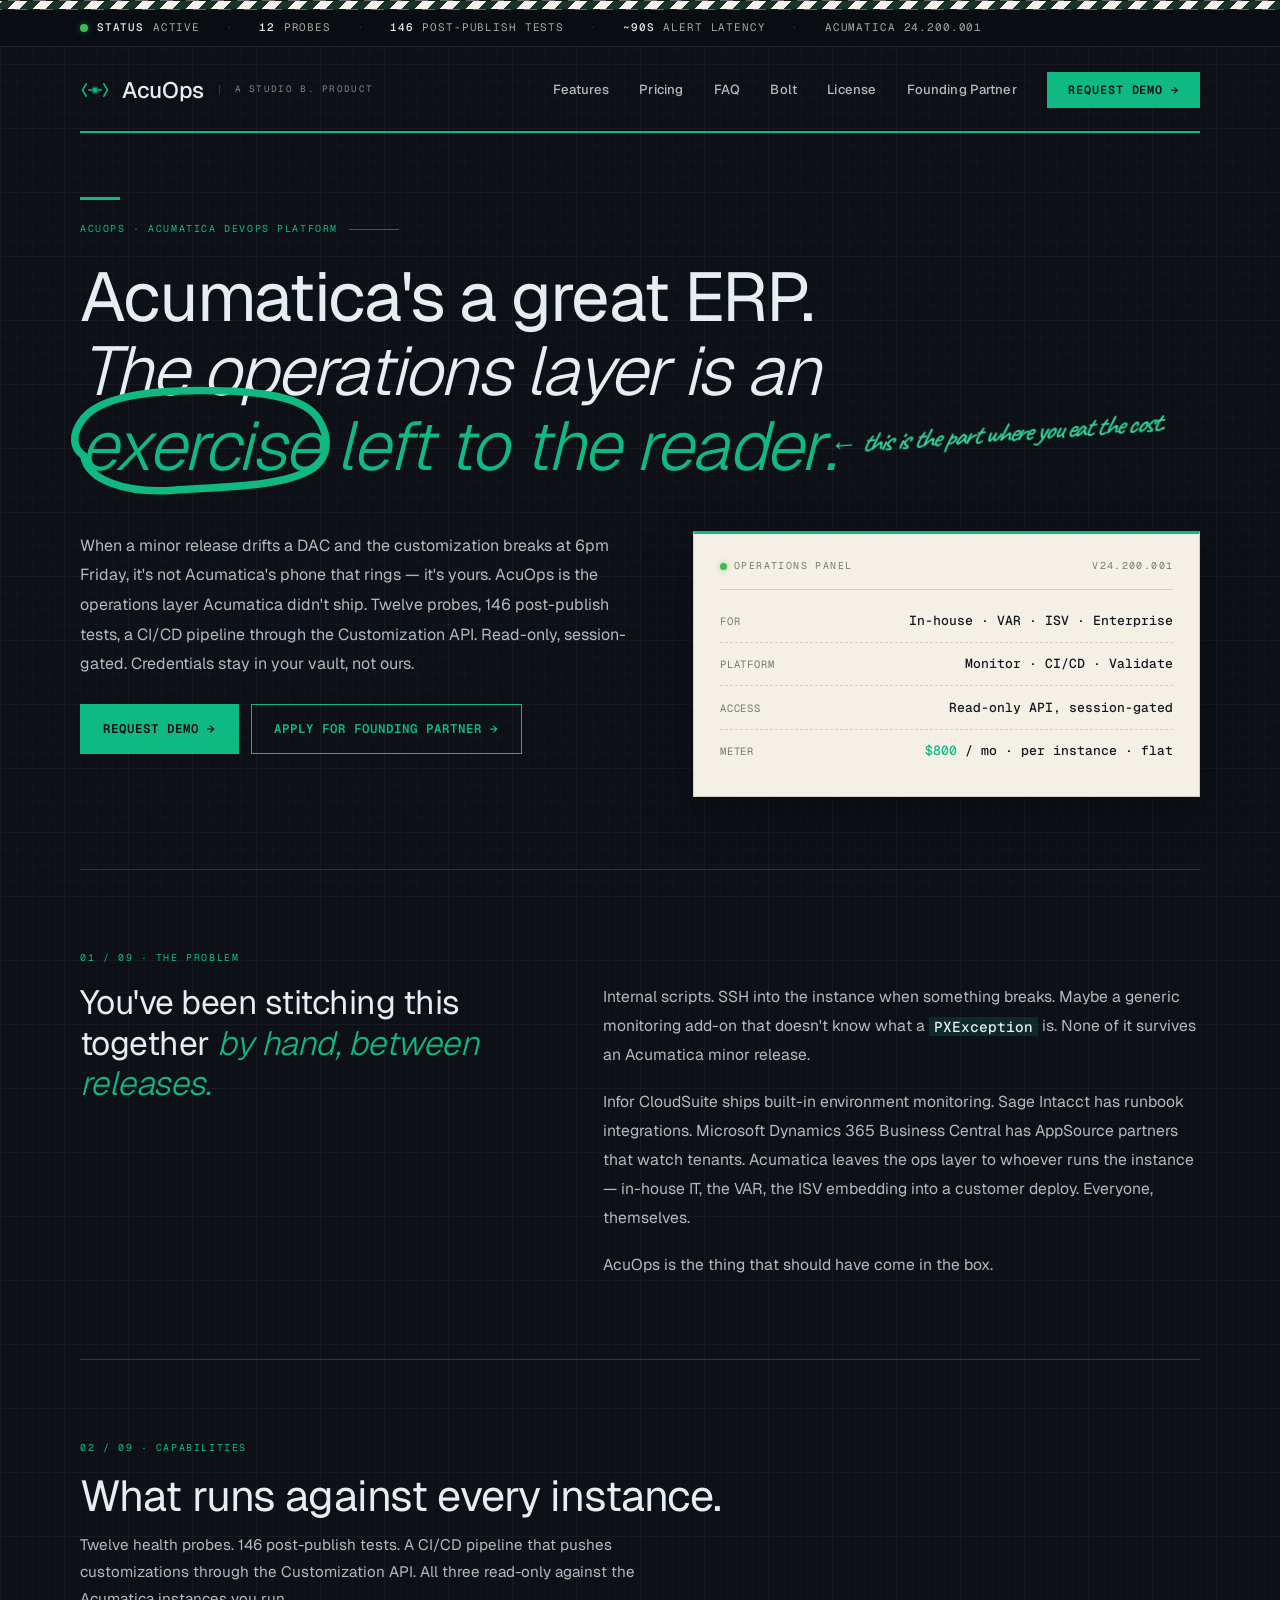
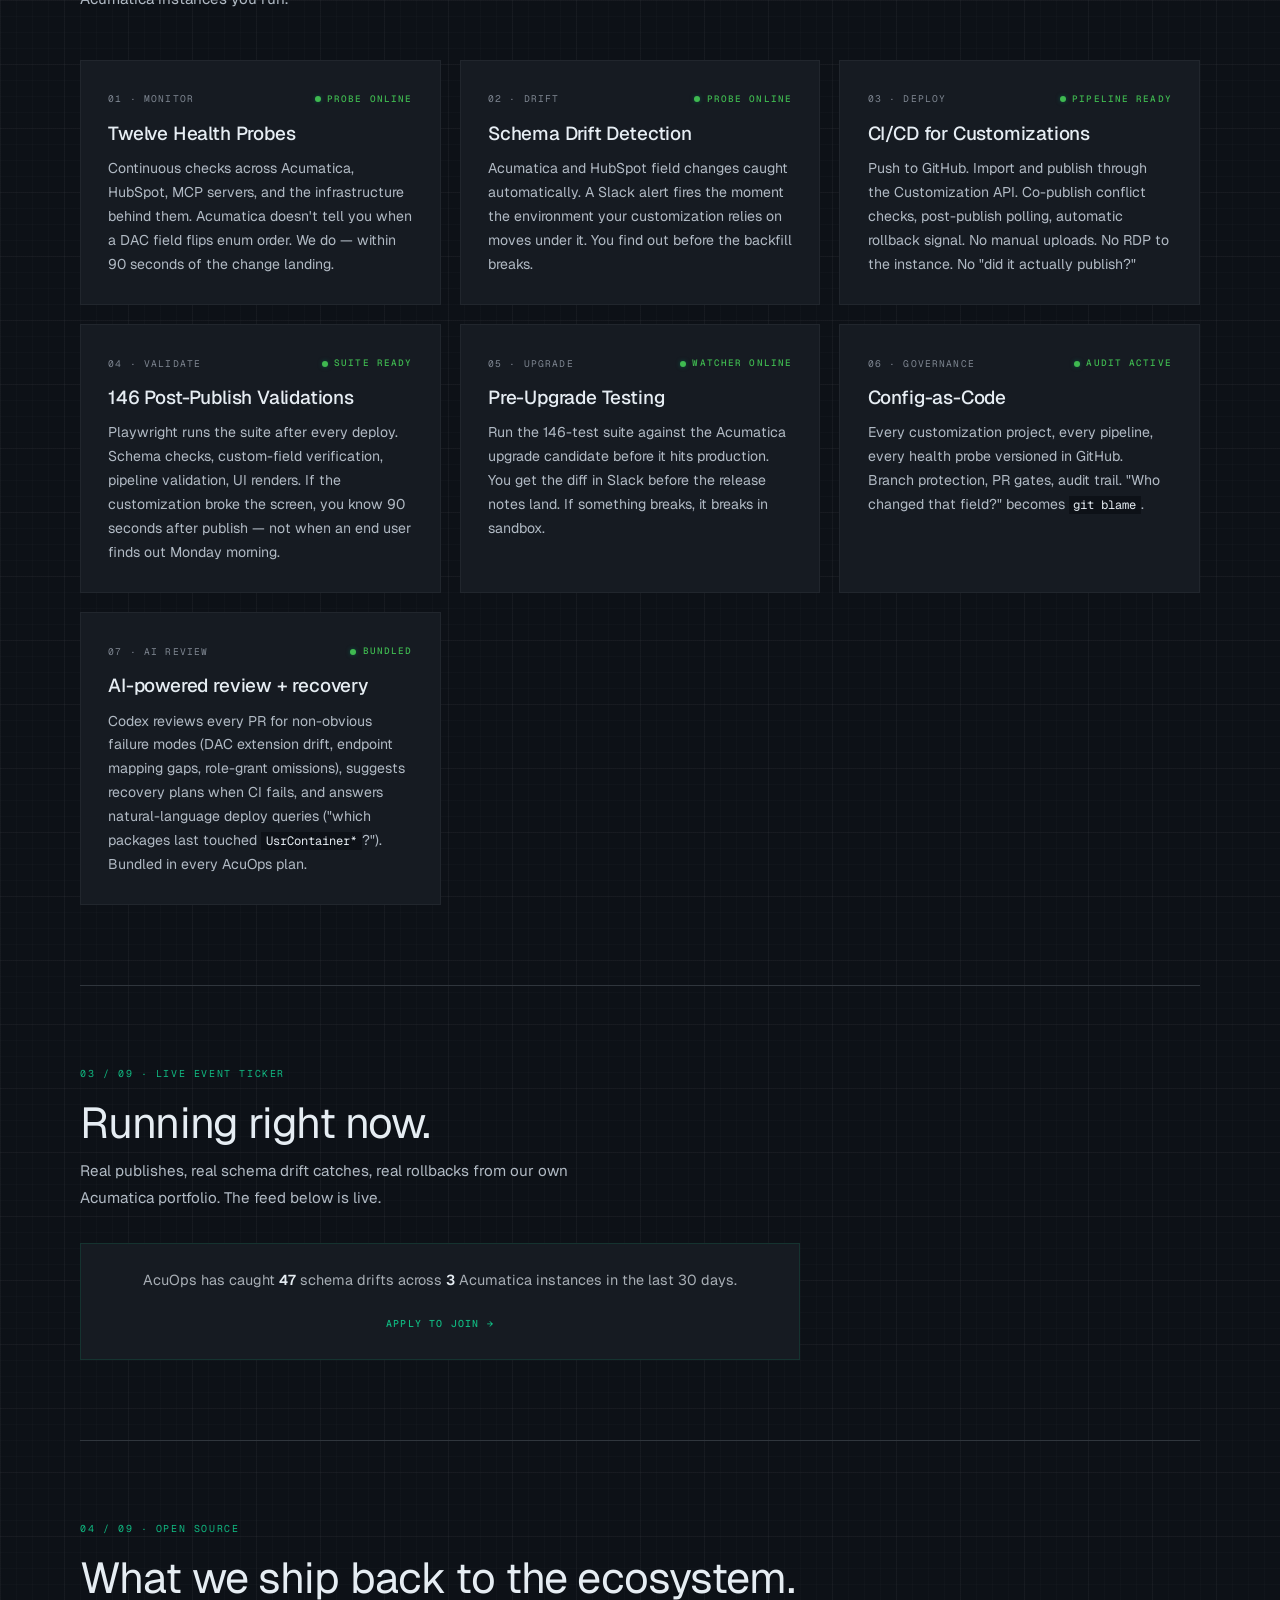
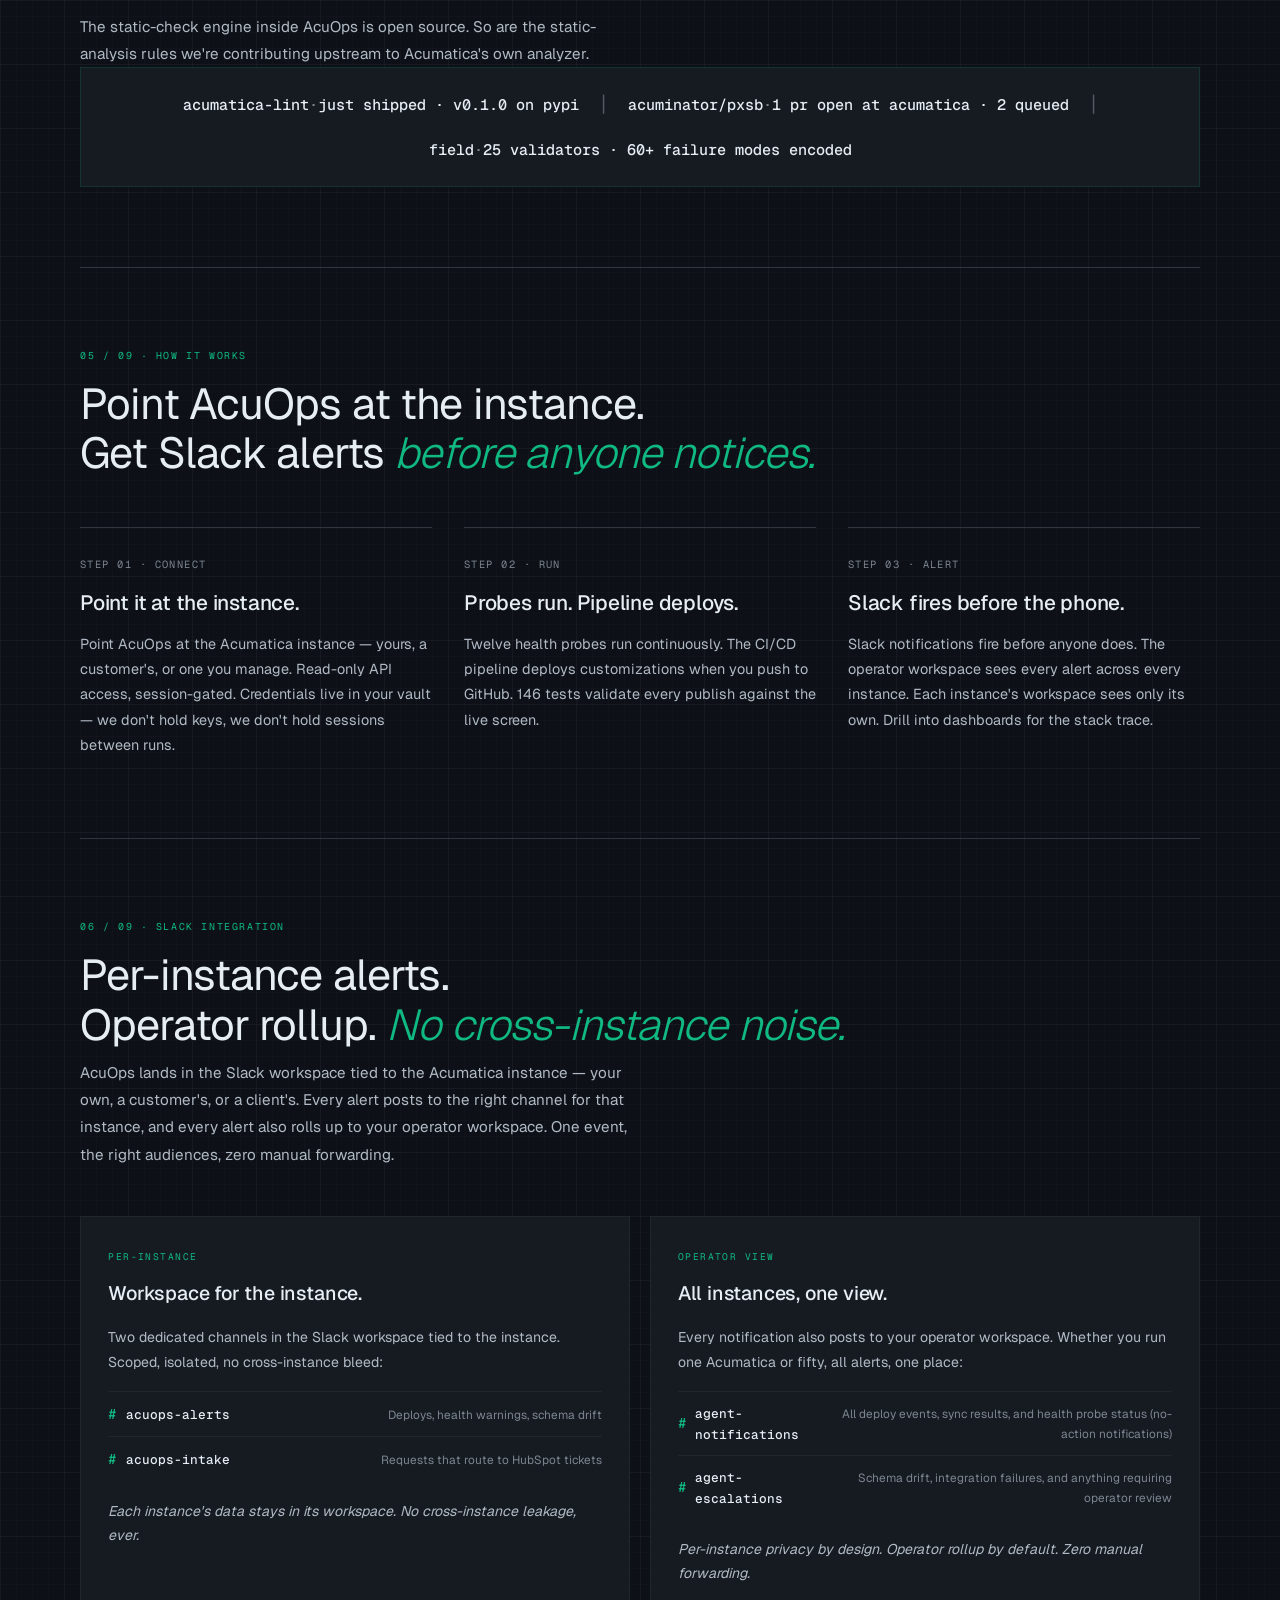
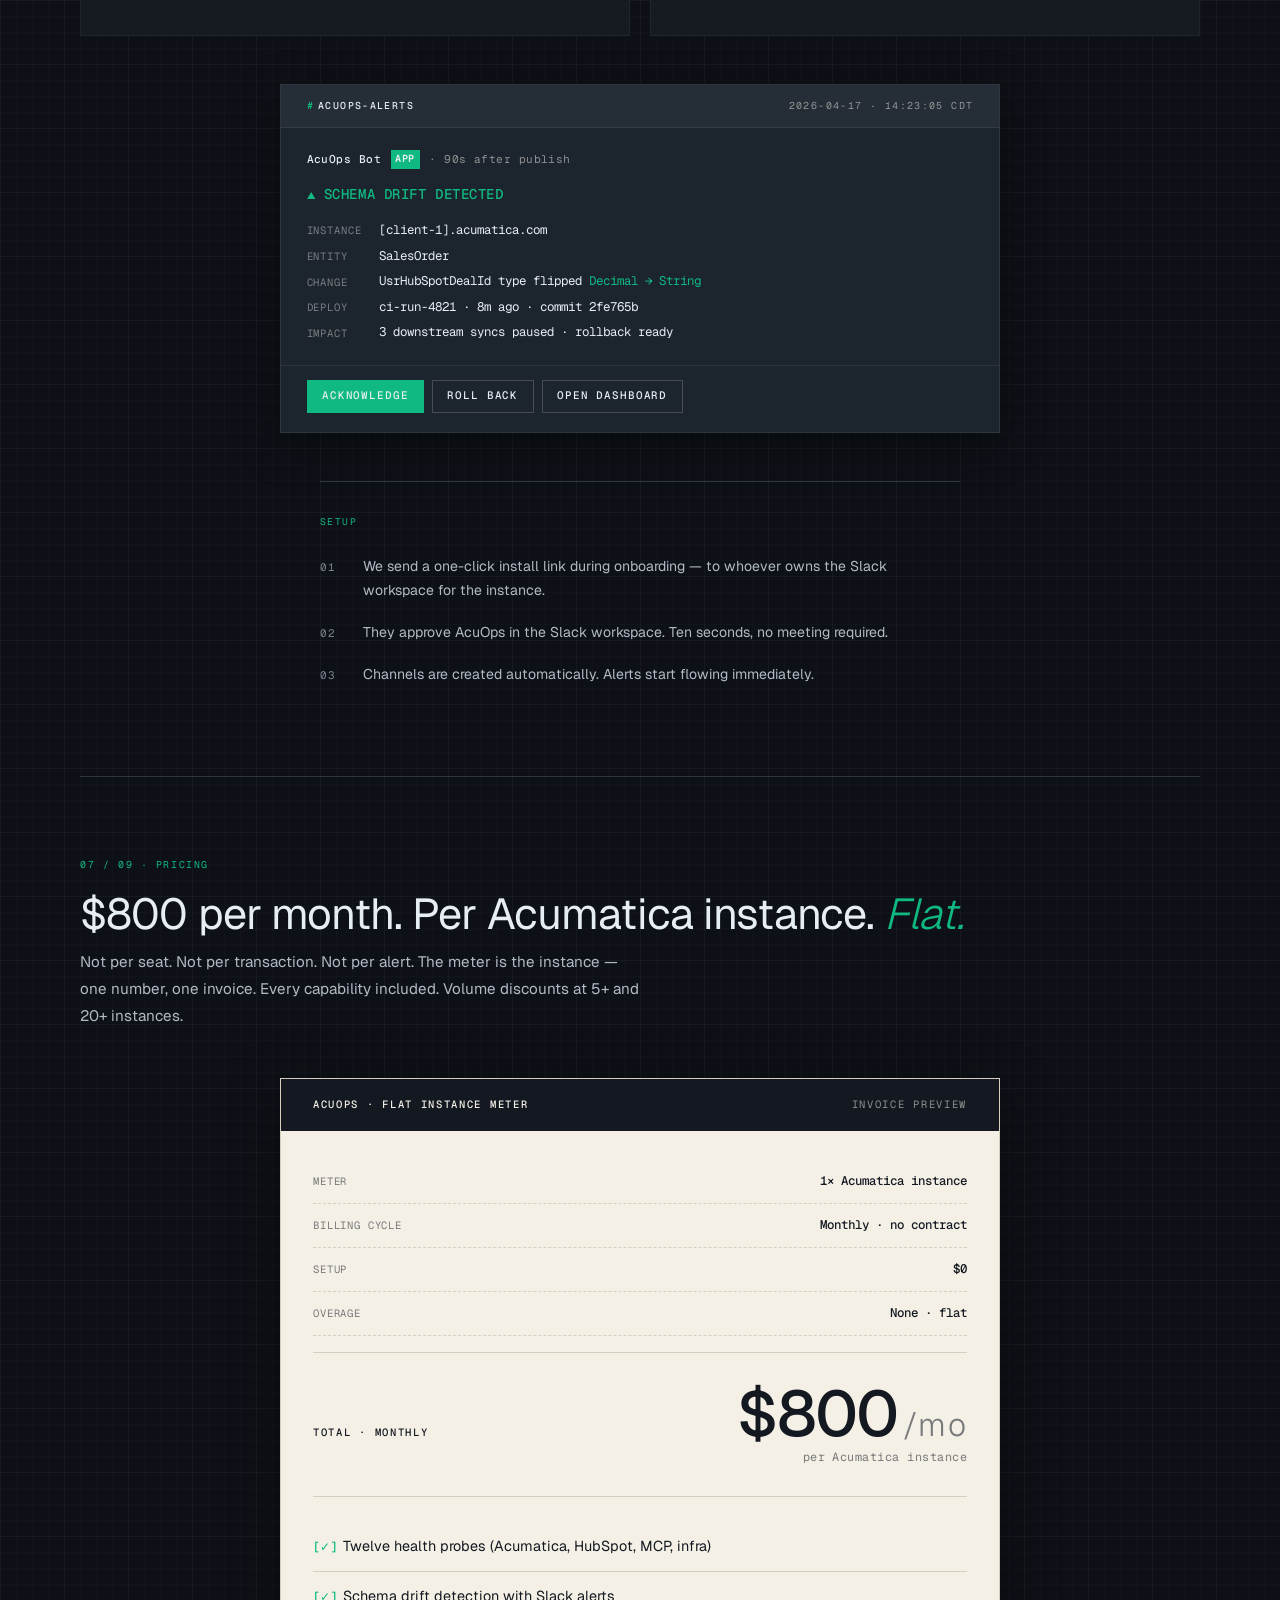
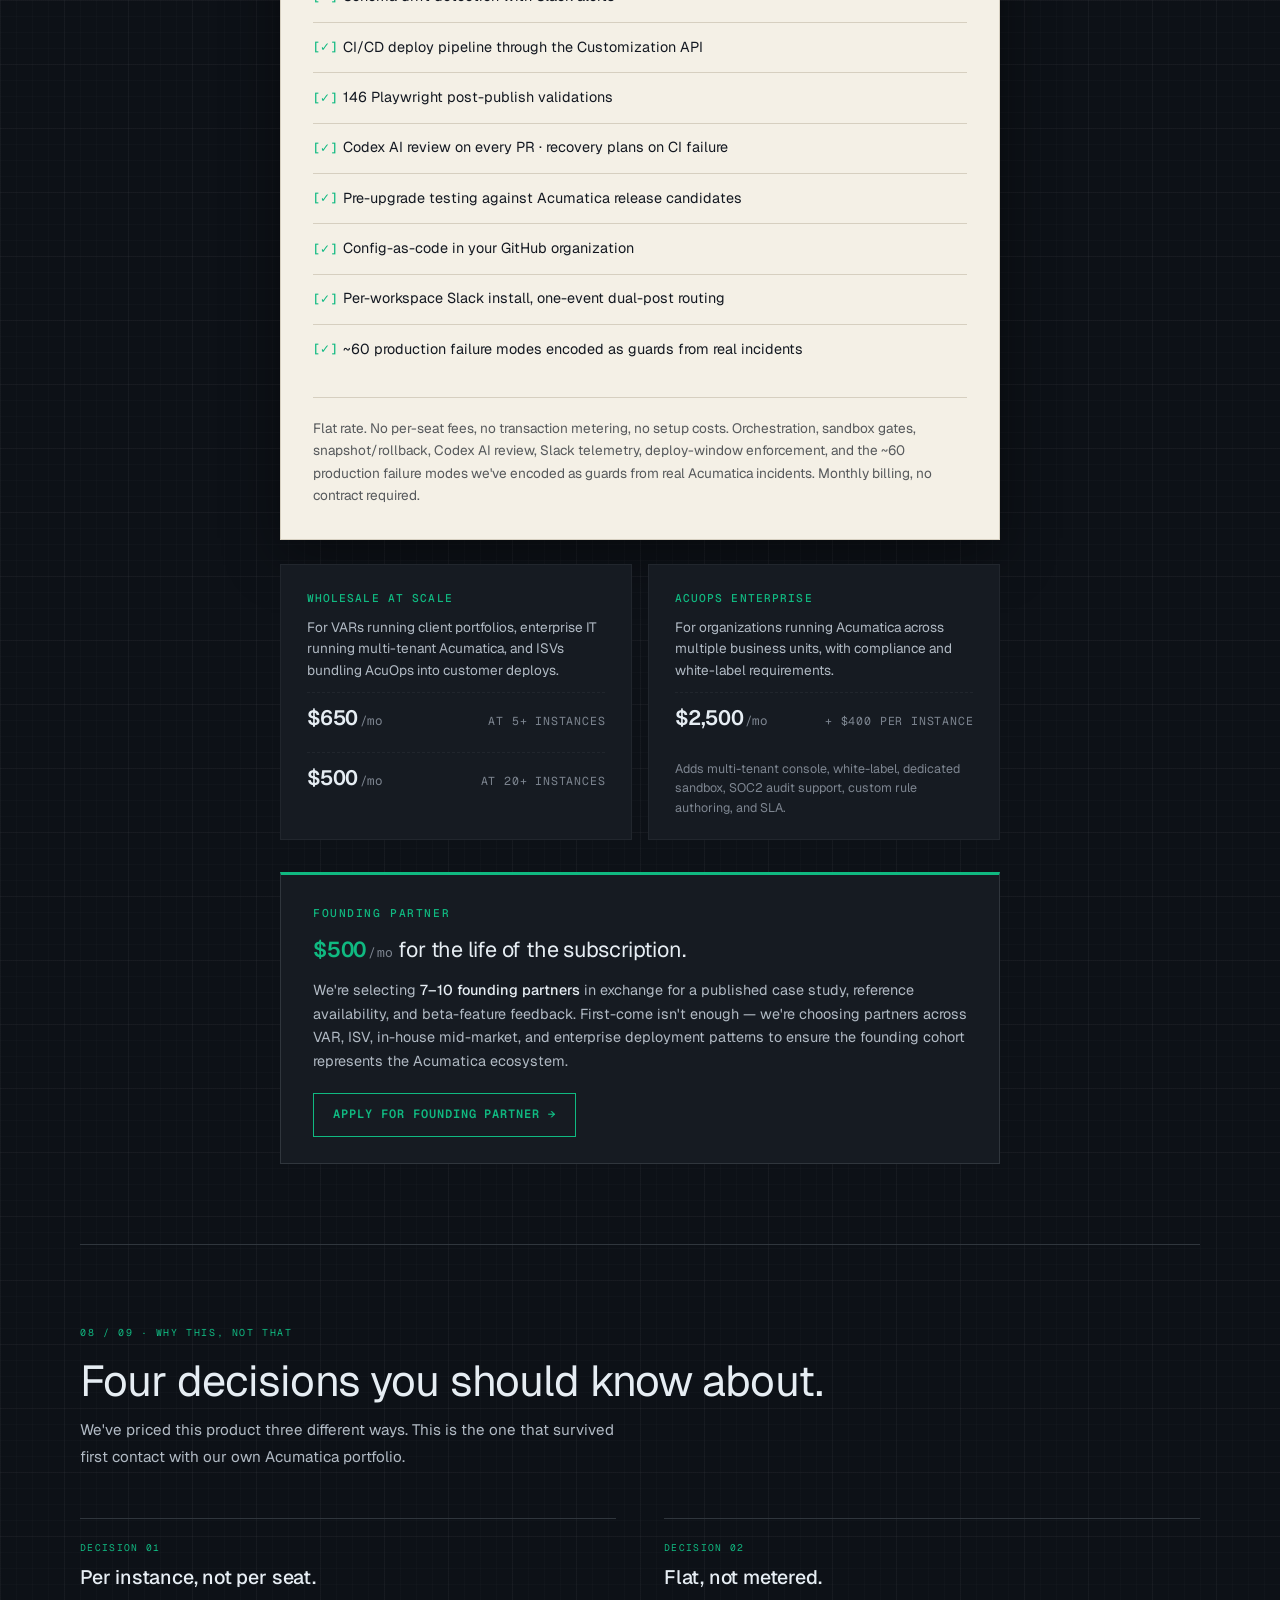
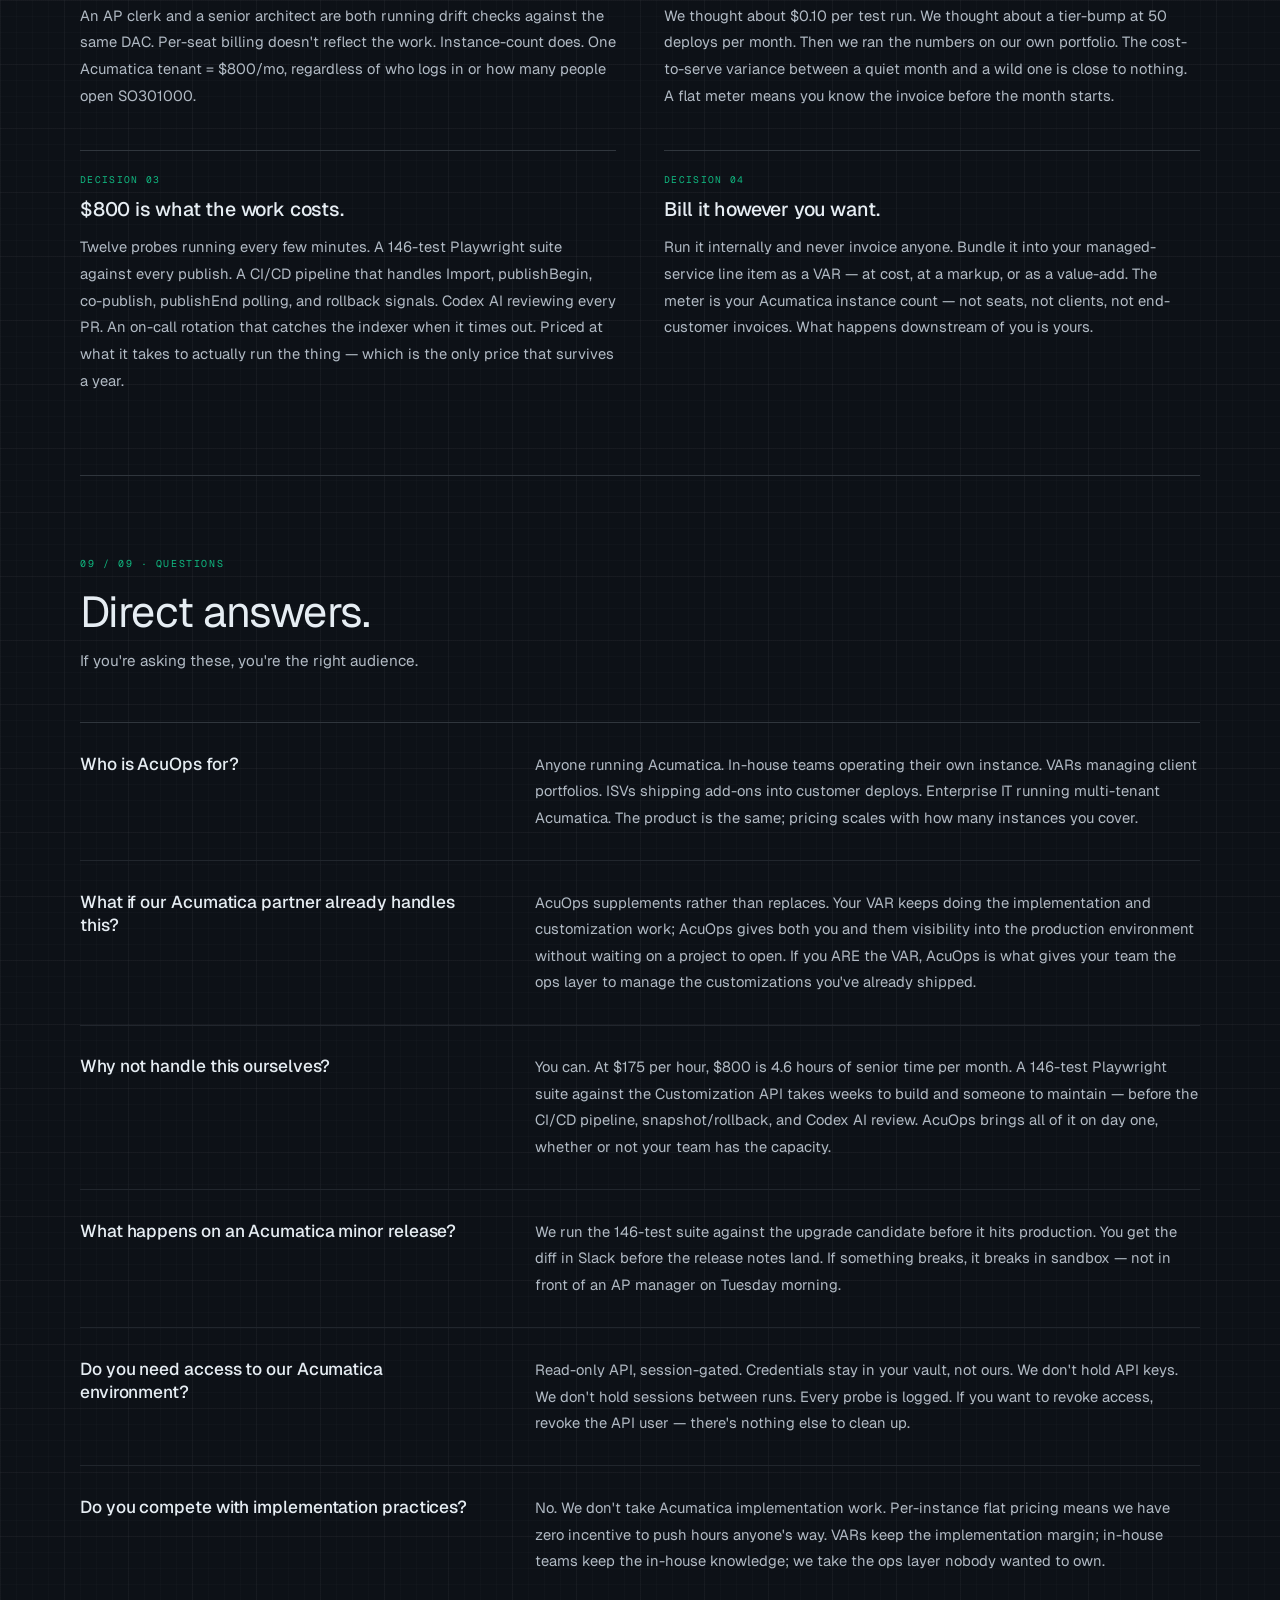
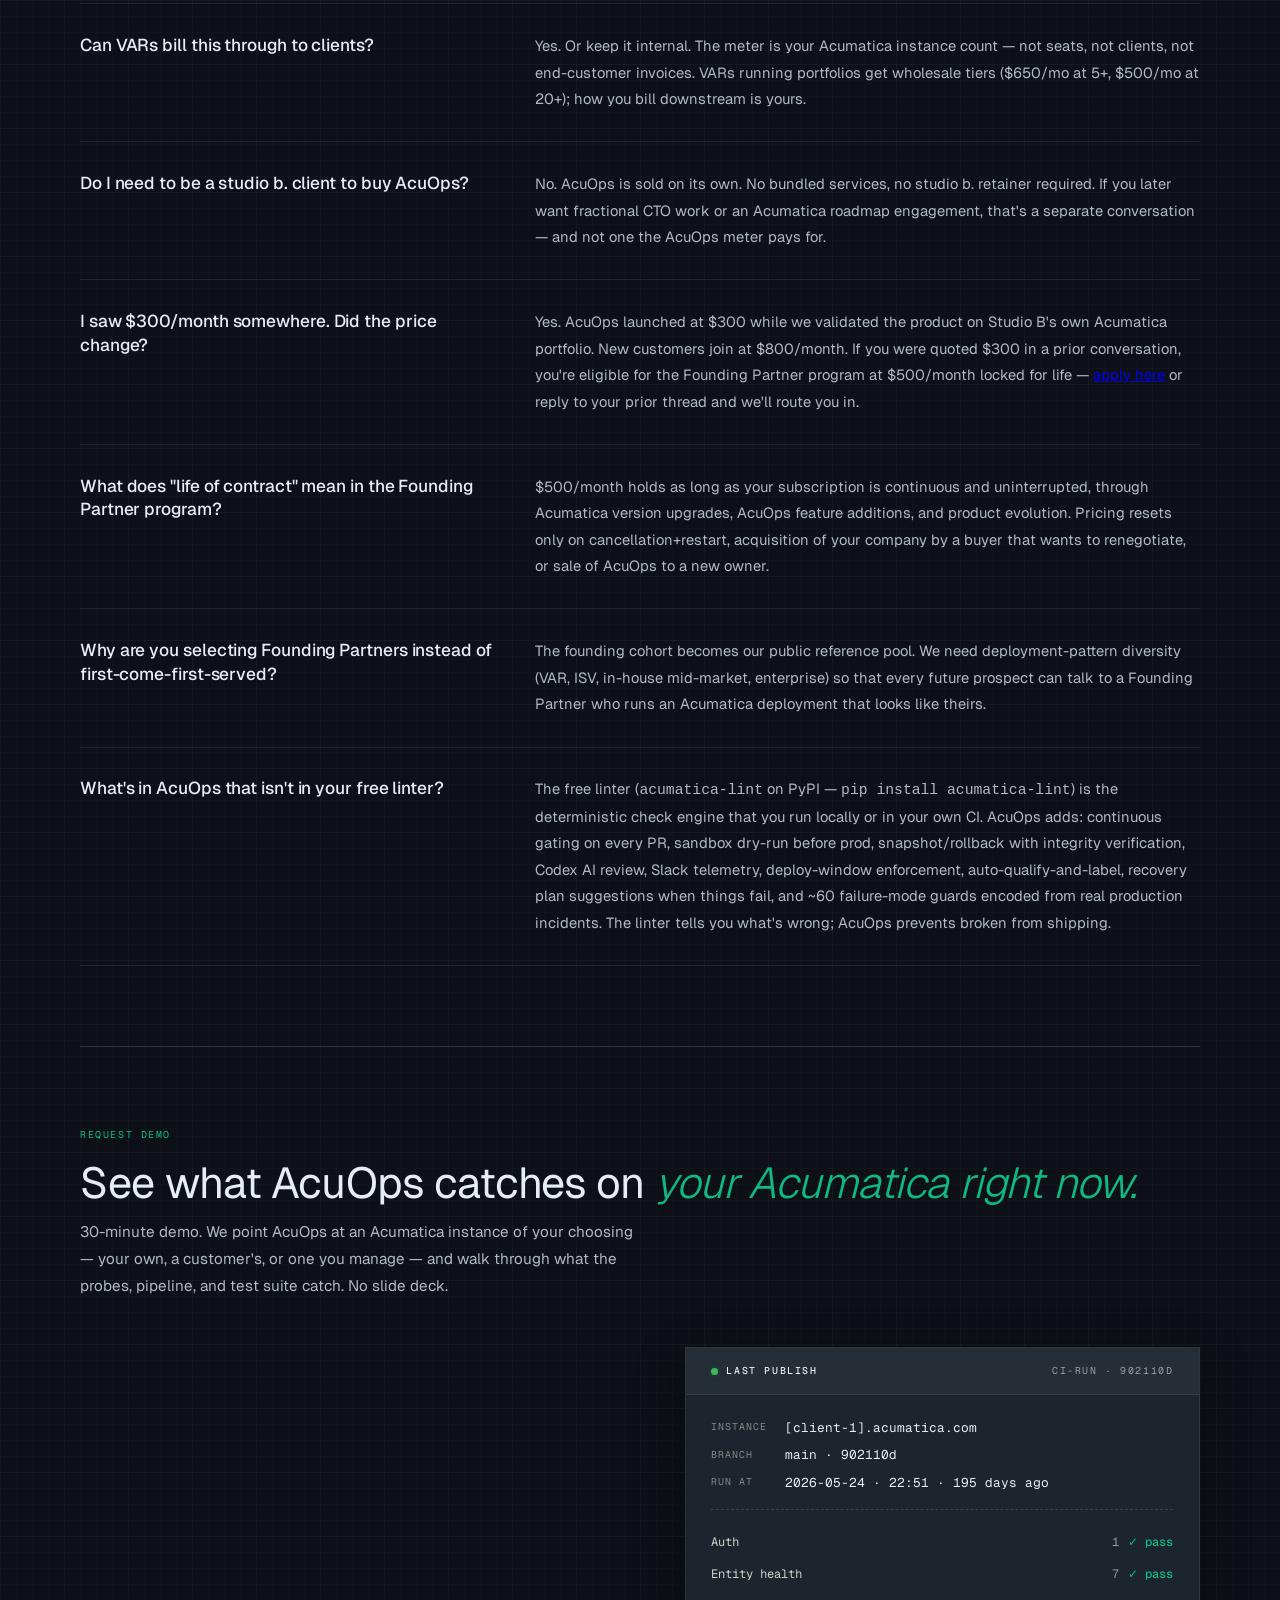
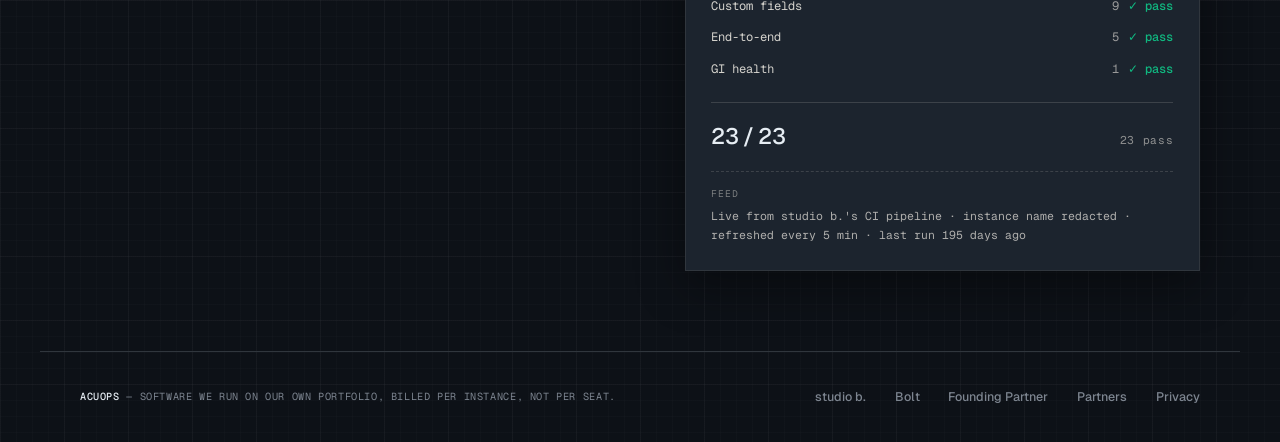
==== index.html @ 26c18b70 "chore(cleanup): remove disabled audience-toggle infrastructure (markup + CSS + JS) Audit finding (or" ====
<!DOCTYPE html>
<html lang="en">
<head>
<meta charset="UTF-8">
<meta name="viewport" content="width=device-width, initial-scale=1.0">
<title>AcuOps — Acumatica DevOps Platform</title>
<meta name="description" content="AcuOps is the operations layer for Acumatica. Continuous health probes, post-publish validation, CI/CD through the Customization API. $800/mo per Acumatica instance, with volume tiers for VARs and operators running portfolios. Made by studio b.">
<meta property="og:title" content="AcuOps — Acumatica DevOps Platform">
<meta property="og:description" content="AcuOps is the operations layer for Acumatica. Continuous health probes, post-publish validation, CI/CD through the Customization API. $800/mo per Acumatica instance, with volume tiers for VARs and operators running portfolios.">
<meta property="og:type" content="website">
<meta property="og:site_name" content="AcuOps by studio b.">
<meta property="og:url" content="https://acuops.com">
<meta name="twitter:card" content="summary_large_image">
<meta name="twitter:title" content="AcuOps — Acumatica DevOps Platform">
<link rel="canonical" href="https://acuops.com">
<link rel="preconnect" href="https://fonts.googleapis.com">
<link rel="preconnect" href="https://fonts.gstatic.com" crossorigin>
<link href="https://fonts.googleapis.com/css2?family=Geist:wght@300;400;500;600;700&family=Geist+Mono:wght@300;400;500;600&family=Caveat:wght@400;600&display=swap" rel="stylesheet">
<link rel="stylesheet" href="/assets/header.css">

<!-- HubSpot Tracking Code -->
<script type="text/javascript" id="hs-script-loader" async defer src="//js.hs-scripts.com/49070660.js"></script>

<style>
/* ══════════════════════════════════════════════════
   AcuOps — "Mission Control"
   Deep slate + terminal green + phosphor green.
   Dark dashboard register. VAR-facing. Infrastructural.

   Rhymes with Studio B (Broadsheet Verde) and Bolt (Cut Sheet).
   Shares family grammar: mono eyebrows, hairline rules, editorial
   sectioning, section numbering, one-flash-accent discipline.
   Breaks family palette: inverts light paper → dark dashboard.
   Inverted ivory printouts (hero-panel, pricing card) are the
   only light objects on the page — memorable as lit readouts
   on a dark console.
   ══════════════════════════════════════════════════ */

:root {
  /* Page — dark slate primary */
  --bg: #0D1117;                   /* deep slate, cool, no green tint */
  --surface: #161B22;              /* elevated card */
  --surface-2: #1C242E;            /* deeper surface for recessed panels */
  --console: #090D12;              /* sub-bg consoles (dispatch strip) */
  --rule: #30363D;                 /* primary divider on dark */
  --rule-light: #21262D;           /* subtle divider */

  /* Inverted ivory — used only on hero-panel + pricing-card (printouts) */
  --printout: #F4F0E6;             /* ivory — lit readout */
  --printout-rule: #D6CFC0;

  /* Ink — dark tokens used ONLY on ivory printouts */
  --ink: #131821;
  --ink-70: rgba(19, 24, 33, 0.7);
  --ink-55: rgba(19, 24, 33, 0.55);
  --ink-40: rgba(19, 24, 33, 0.4);
  --ink-15: rgba(19, 24, 33, 0.15);
  --ink-06: rgba(19, 24, 33, 0.06);

  /* Signal system */
  --signal: #10B981;               /* terminal green — canonical AcuOps spot per brand guide */
  --signal-hover: #34D399;
  --signal-dim: rgba(16, 185, 129, 0.15);

  --pulse: #3FB950;                /* phosphor green LED */
  --alert: #F85149;                /* critical red, rare */

  /* Text on dark */
  --text: #E6EDF3;                 /* primary cool white */
  --text-secondary: #B1BAC4;       /* muted body */
  --text-tertiary: #7D8590;        /* dim metadata */
  --text-dim: #484F58;             /* faintest */
}

* { margin: 0; padding: 0; box-sizing: border-box; }
html { scroll-behavior: smooth; }

body {
  background: var(--bg);
  color: var(--text);
  font-family: 'Geist', sans-serif;
  font-weight: 400;
  line-height: 1.65;
  -webkit-font-smoothing: antialiased;
  position: relative;
  /* Schematic grid — 64px major cells, 16px minor. Subtle — only reads at depth */
  background-image:
    linear-gradient(to right, rgba(230, 237, 243, 0.028) 1px, transparent 1px),
    linear-gradient(to bottom, rgba(230, 237, 243, 0.028) 1px, transparent 1px),
    linear-gradient(to right, rgba(230, 237, 243, 0.014) 1px, transparent 1px),
    linear-gradient(to bottom, rgba(230, 237, 243, 0.014) 1px, transparent 1px);
  background-size: 64px 64px, 64px 64px, 16px 16px, 16px 16px;
  background-position: 0 0, 0 0, 0 0, 0 0;
}

/* Subtle CRT grain for authenticity — very low opacity */
body::before {
  content: '';
  position: fixed;
  inset: 0;
  pointer-events: none;
  z-index: 9999;
  opacity: 0.25;
  background-image: url("data:image/svg+xml,%3Csvg viewBox='0 0 256 256' xmlns='http://www.w3.org/2000/svg'%3E%3Cfilter id='noise'%3E%3CfeTurbulence type='fractalNoise' baseFrequency='0.9' numOctaves='4' stitchTiles='stitch'/%3E%3C/filter%3E%3Crect width='100%25' height='100%25' filter='url(%23noise)' opacity='0.03'/%3E%3C/svg%3E");
  background-repeat: repeat;
  background-size: 256px 256px;
  mix-blend-mode: overlay;
}

/* ── Animations ── */
@keyframes rise { from { opacity: 0; transform: translateY(28px); } to { opacity: 1; transform: translateY(0); } }
@keyframes drawLine { from { transform: scaleX(0); } to { transform: scaleX(1); } }
@keyframes blink { 0%, 100% { opacity: 1; } 50% { opacity: 0.35; } }

/* ── Dispatch strip (top of page — sets the operations floor tone) ── */
.dispatch {
  background: var(--console);
  border-bottom: 1px solid var(--rule-light);
  color: var(--text);
  font-family: 'Geist Mono', monospace;
  font-size: 0.68rem;
  font-weight: 400;
  letter-spacing: 0.08em;
  text-transform: uppercase;
}
.dispatch-inner {
  max-width: 1200px;
  margin: 0 auto;
  padding: 0.55rem 2.5rem;
  display: flex;
  align-items: center;
  gap: 1.6rem;
  flex-wrap: wrap;
}
.dispatch-inner > span {
  display: inline-flex;
  align-items: center;
  gap: 0.55rem;
  color: rgba(238, 234, 226, 0.7);
}
.dispatch-inner > span strong {
  color: var(--text);
  font-weight: 500;
}
.dispatch-led {
  width: 8px; height: 8px;
  border-radius: 50%;
  background: var(--pulse);
  box-shadow: 0 0 6px rgba(4, 120, 87, 0.7);
  animation: blink 2.4s ease-in-out infinite;
}
.dispatch-spacer { opacity: 0.3; }

/* ── Nav ── */
nav {
  max-width: 1200px;
  margin: 0 auto;
  padding: 1.6rem 2.5rem;
  display: flex;
  align-items: center;
  justify-content: space-between;
  position: relative;
}
nav::after {
  content: '';
  position: absolute;
  bottom: 0; left: 2.5rem; right: 2.5rem;
  height: 2px;
  background: var(--signal);
  transform-origin: left;
  animation: drawLine 0.8s cubic-bezier(0.16, 1, 0.3, 1) 0.2s both;
}

.brand {
  display: flex;
  align-items: center;
  gap: 0.75rem;
}
.brand-main {
  display: flex;
  align-items: center;
  gap: 0.75rem;
  text-decoration: none;
  color: var(--text);
}
.brand-mark {
  width: 30px; height: 30px;
  flex-shrink: 0;
}
.brand-name {
  font-family: 'Geist', sans-serif;
  font-size: 1.4rem;
  font-weight: 500;
  letter-spacing: -0.015em;
  color: var(--text);
  line-height: 1;
}
.brand-parent {
  font-family: 'Geist Mono', monospace;
  font-size: 0.58rem;
  font-weight: 400;
  letter-spacing: 0.14em;
  text-transform: uppercase;
  color: var(--text-tertiary);
  padding-left: 0.9rem;
  margin-left: 0.2rem;
  border-left: 1px solid var(--rule);
  line-height: 1;
}
.brand-parent a {
  color: var(--text-tertiary);
  text-decoration: none;
  border-bottom: 1px dotted transparent;
  transition: border-color 0.25s, color 0.25s;
}
.brand-parent a:hover {
  color: var(--signal);
  border-bottom-color: var(--signal);
}

.nav-links { display: flex; gap: 1.9rem; align-items: center; }
.nav-links a {
  font-family: 'Geist', sans-serif;
  font-size: 0.82rem;
  font-weight: 500;
  color: var(--text-secondary);
  text-decoration: none;
  transition: color 0.25s;
  letter-spacing: 0.01em;
}
.nav-links a:hover { color: var(--text); }
.nav-links a.current { color: var(--signal); }
.nav-cta {
  color: var(--bg) !important;
  background: var(--signal) !important;
  padding: 0.5rem 1.3rem !important;
  border-radius: 0 !important;
  font-family: 'Geist Mono', monospace !important;
  font-weight: 600 !important;
  font-size: 0.74rem !important;
  letter-spacing: 0.08em !important;
  text-transform: uppercase !important;
  transition: background 0.25s, color 0.25s !important;
}
.nav-cta:hover {
  background: var(--printout) !important;
  color: var(--signal) !important;
}

.nav-toggle { display: none; background: none; border: none; cursor: pointer; padding: 0.5rem; }
.nav-toggle span {
  display: block; width: 22px; height: 2px;
  background: var(--text); margin: 4px 0; transition: all 0.3s;
}


/* ── Hero ── */
.hero {
  max-width: 1200px;
  margin: 0 auto;
  padding: 5.5rem 2.5rem 4.5rem;
  position: relative;
}
.hero::before {
  content: '';
  position: absolute;
  top: 4rem;
  left: 2.5rem;
  width: 40px;
  height: 3px;
  background: var(--signal);
  animation: rise 0.6s cubic-bezier(0.16, 1, 0.3, 1) 0.3s both;
}

.hero-eyebrow {
  font-family: 'Geist Mono', monospace;
  font-size: 0.62rem;
  font-weight: 400;
  letter-spacing: 0.16em;
  text-transform: uppercase;
  color: var(--signal);
  margin-bottom: 1.4rem;
  display: flex;
  align-items: center;
  gap: 0.7rem;
  animation: rise 0.7s cubic-bezier(0.16, 1, 0.3, 1) 0.15s both;
}
.hero-eyebrow::after {
  content: '';
  flex: 0 0 50px;
  height: 1px;
  background: var(--signal);
  opacity: 0.6;
}

.hero h1 {
  font-family: 'Geist', sans-serif;
  font-weight: 400;
  font-size: clamp(2.7rem, 5.4vw, 4.3rem);
  line-height: 1.08;
  letter-spacing: -0.025em;
  max-width: 900px;
  color: var(--text);
  animation: rise 0.9s cubic-bezier(0.16, 1, 0.3, 1) 0.15s both;
}
.hero h1 em {
  font-style: italic;
  font-weight: 300;
  color: var(--text);
}
.hero h1 .sig { color: var(--signal); font-style: italic; }

.hero-lower {
  display: grid;
  grid-template-columns: 1.1fr 1fr;
  gap: 3.5rem;
  margin-top: 3rem;
  animation: rise 0.9s cubic-bezier(0.16, 1, 0.3, 1) 0.35s both;
}

.hero-body-col {
  display: flex;
  flex-direction: column;
  gap: 1.6rem;
}

.hero-body {
  font-size: 1rem;
  line-height: 1.85;
  color: var(--text-secondary);
  margin: 0;
}

/* Hero CTA row — primary (Request demo) + secondary (Founding Partner).
   Surfaces Founding Partner out of nav-link obscurity per audit H-3. */
.hero-cta-row {
  display: flex;
  flex-wrap: wrap;
  gap: 0.75rem;
  align-items: center;
}
.hero-cta {
  display: inline-flex;
  align-items: center;
  padding: 0.85rem 1.4rem;
  border-radius: 0;
  font-family: 'Geist Mono', monospace;
  font-size: 0.78rem;
  font-weight: 600;
  letter-spacing: 0.08em;
  text-transform: uppercase;
  text-decoration: none;
  transition: background 0.25s, color 0.25s, border-color 0.25s;
  white-space: nowrap;
}
.hero-cta-primary {
  color: var(--bg);
  background: var(--signal);
  border: 1px solid var(--signal);
}
.hero-cta-primary:hover {
  background: var(--signal-hover);
  border-color: var(--signal-hover);
  color: var(--bg);
}
.hero-cta-secondary {
  color: var(--signal);
  background: transparent;
  border: 1px solid var(--signal);
}
.hero-cta-secondary:hover {
  background: var(--signal);
  color: var(--bg);
}

/* Inverted ivory printout — one of the two light objects on the page.
   Local CSS-var override: descendants use dark-on-ivory text automatically. */
.hero-panel {
  --text: #131821;
  --text-secondary: rgba(19, 24, 33, 0.7);
  --text-tertiary: rgba(19, 24, 33, 0.55);
  --text-dim: rgba(19, 24, 33, 0.4);
  --rule: var(--printout-rule);
  --rule-light: rgba(19, 24, 33, 0.08);

  background: var(--printout);
  color: var(--text);
  border: 1px solid var(--printout-rule);
  border-top: 3px solid var(--signal);
  border-radius: 0;
  padding: 1.5rem 1.6rem;
  font-family: 'Geist Mono', monospace;
  box-shadow: 0 14px 44px rgba(0, 0, 0, 0.35);
}
.hero-panel-header {
  display: flex;
  align-items: center;
  justify-content: space-between;
  padding-bottom: 0.9rem;
  margin-bottom: 0.6rem;
  border-bottom: 1px solid var(--printout-rule);
  font-size: 0.62rem;
  font-weight: 400;
  letter-spacing: 0.14em;
  text-transform: uppercase;
  color: var(--text-tertiary);
}
.hero-panel-header .led {
  width: 7px; height: 7px; border-radius: 50%;
  background: var(--pulse);
  box-shadow: 0 0 5px rgba(63, 185, 80, 0.6);
  animation: blink 2.4s ease-in-out infinite;
  display: inline-block;
  margin-right: 0.45rem;
  vertical-align: middle;
}
.hero-panel-row {
  display: flex;
  justify-content: space-between;
  align-items: baseline;
  padding: 0.65rem 0;
  border-bottom: 1px dashed var(--printout-rule);
  font-size: 0.78rem;
}
.hero-panel-row:last-child { border-bottom: none; }
.hp-label {
  color: var(--text-tertiary);
  font-weight: 400;
  letter-spacing: 0.08em;
  text-transform: uppercase;
  font-size: 0.66rem;
}
.hp-value {
  color: var(--text);
  font-weight: 500;
  font-size: 0.82rem;
  text-align: right;
}
.hp-value .sig { color: var(--signal); }

/* ── Section utility ── */
.section {
  max-width: 1200px;
  margin: 0 auto;
  padding: 5rem 2.5rem;
}
.section-rule {
  max-width: 1200px;
  margin: 0 auto;
  padding: 0 2.5rem;
}
.section-rule hr { border: none; height: 1px; background: var(--rule); }

.section-eyebrow {
  font-family: 'Geist Mono', monospace;
  font-size: 0.62rem;
  font-weight: 400;
  letter-spacing: 0.16em;
  text-transform: uppercase;
  color: var(--signal);
  margin-bottom: 1rem;
}

.section-title {
  font-family: 'Geist', sans-serif;
  font-weight: 400;
  font-size: clamp(2rem, 3.4vw, 2.7rem);
  line-height: 1.14;
  letter-spacing: -0.02em;
  color: var(--text);
  margin-bottom: 0.6rem;
}
.section-title em { font-style: italic; font-weight: 300; color: var(--signal); }

.section-intro {
  font-size: 0.95rem;
  color: var(--text-secondary);
  max-width: 560px;
  line-height: 1.78;
}

/* ── Live Event Ticker ── */
.ticker-card {
  margin-top: 2rem;
  background: var(--surface);
  border: 1px solid var(--signal-dim);
  max-width: 720px;
  font-family: 'Geist Mono', monospace;
}

.ticker-header {
  display: flex;
  justify-content: space-between;
  align-items: baseline;
  padding: 0.85rem 1.25rem 0.75rem;
  border-bottom: 1px solid rgba(230, 237, 243, 0.06);
}

.ticker-channel {
  font-family: 'Geist Mono', monospace;
  font-size: 0.68rem;
  font-weight: 500;
  letter-spacing: 0.14em;
  text-transform: uppercase;
  color: rgba(230, 237, 243, 0.6);
}

.ticker-updated {
  font-family: 'Geist Mono', monospace;
  font-size: 0.62rem;
  font-weight: 400;
  letter-spacing: 0.10em;
  text-transform: uppercase;
  color: rgba(230, 237, 243, 0.4);
}

.ticker-event {
  padding: 1rem 1.25rem 1.1rem;
  border-bottom: 1px solid rgba(230, 237, 243, 0.06);
}
.ticker-event:last-of-type {
  border-bottom: none;
}

.ticker-byline {
  font-family: 'Geist', sans-serif;
  font-size: 0.72rem;
  font-weight: 400;
  color: rgba(230, 237, 243, 0.7);
  margin-bottom: 0.45rem;
  letter-spacing: 0.01em;
}

.ticker-event-heading {
  font-family: 'Geist', sans-serif;
  font-size: 0.88rem;
  font-weight: 600;
  color: var(--text);
  margin-bottom: 0.65rem;
  letter-spacing: 0.01em;
}

.ticker-event-heading.is-alert {
  color: var(--signal);
}

.ticker-kv-table {
  width: 100%;
  border-collapse: collapse;
  margin-bottom: 0.85rem;
}

.ticker-kv-table tr + tr td {
  padding-top: 0.2rem;
}

.ticker-kv-label {
  font-family: 'Geist Mono', monospace;
  font-size: 0.62rem;
  font-weight: 500;
  letter-spacing: 0.14em;
  text-transform: uppercase;
  color: rgba(230, 237, 243, 0.5);
  padding-right: 1.4rem;
  white-space: nowrap;
  vertical-align: top;
}

.ticker-kv-value {
  font-family: 'Geist Mono', monospace;
  font-size: 0.72rem;
  font-weight: 400;
  color: var(--text);
  word-break: break-all;
}

.ticker-btn-row {
  display: flex;
  gap: 0.5rem;
  flex-wrap: wrap;
}

.ticker-btn {
  font-family: 'Geist Mono', monospace;
  font-size: 0.62rem;
  font-weight: 500;
  letter-spacing: 0.10em;
  text-transform: uppercase;
  padding: 0.38rem 0.75rem;
  border-radius: 0;
  cursor: default;
  text-decoration: none;
  display: inline-block;
  border: 1px solid transparent;
}

.ticker-btn-primary {
  background: var(--signal);
  color: var(--bg);
  border-color: var(--signal);
}

.ticker-btn-secondary {
  background: transparent;
  color: var(--text);
  border-color: rgba(230, 237, 243, 0.3);
}

.ticker-cta {
  display: block;
  padding: 0.7rem 1.25rem;
  border-top: 1px solid rgba(230, 237, 243, 0.06);
  font-family: 'Geist Mono', monospace;
  font-size: 0.62rem;
  font-weight: 500;
  letter-spacing: 0.12em;
  text-transform: uppercase;
  color: var(--signal);
  text-decoration: none;
}
.ticker-cta:hover { color: var(--signal-hover); }

.ticker-fallback {
  padding: 1.5rem 1.25rem;
  text-align: center;
}

.ticker-fallback p {
  font-family: 'Geist', sans-serif;
  font-size: 0.9rem;
  color: rgba(230, 237, 243, 0.7);
  line-height: 1.7;
  margin-bottom: 1rem;
}

.ticker-fallback strong {
  color: var(--text);
  font-weight: 600;
}

.ticker-fallback-cta {
  font-family: 'Geist Mono', monospace;
  font-size: 0.62rem;
  font-weight: 500;
  letter-spacing: 0.12em;
  text-transform: uppercase;
  color: var(--signal);
  text-decoration: none;
}
.ticker-fallback-cta:hover { color: var(--signal-hover); }

.ticker-loading {
  padding: 1.5rem 1.25rem;
  font-family: 'Geist Mono', monospace;
  font-size: 0.72rem;
  color: rgba(230, 237, 243, 0.4);
  letter-spacing: 0.08em;
}

.ticker-noscript {
  padding: 1.25rem;
  font-family: 'Geist', sans-serif;
  font-size: 0.88rem;
  color: var(--text-secondary);
  line-height: 1.7;
}

/* ── Fade-in ── */
.fade-in { opacity: 0; transform: translateY(24px); transition: opacity 0.8s cubic-bezier(0.16, 1, 0.3, 1), transform 0.8s cubic-bezier(0.16, 1, 0.3, 1); }
.fade-in.visible { opacity: 1; transform: translateY(0); }

/* ── Problem (two-column editorial) ── */
.problem-grid {
  display: grid;
  grid-template-columns: 1fr 1.3fr;
  gap: 4rem;
  align-items: start;
  margin-top: 1rem;
}
.problem-title {
  font-family: 'Geist', sans-serif;
  font-weight: 400;
  font-size: clamp(1.7rem, 2.8vw, 2.1rem);
  line-height: 1.2;
  letter-spacing: -0.015em;
  color: var(--text);
}
.problem-title em { font-style: italic; font-weight: 300; color: var(--signal); }
.problem-body { font-size: 0.98rem; line-height: 1.85; color: var(--text-secondary); }
.problem-body p + p { margin-top: 1.1rem; }
.problem-body strong {
  color: var(--text);
  font-weight: 500;
  font-family: 'Geist Mono', monospace;
  font-size: 0.92em;
  background: var(--signal-dim);
  padding: 0.05em 0.35em;
  border-radius: 0;
}

/* ── Features: rack-style cards with status dots ── */
.features-grid {
  display: grid;
  grid-template-columns: repeat(3, 1fr);
  gap: 1.2rem;
  margin-top: 3rem;
}
.feature-card {
  background: var(--surface);
  border: 1px solid var(--rule-light);
  border-radius: 0;
  padding: 1.9rem 1.7rem 1.7rem;
  position: relative;
  overflow: hidden;
  transition: transform 0.35s cubic-bezier(0.16, 1, 0.3, 1), box-shadow 0.35s, border-color 0.35s;
}
.feature-card:hover {
  transform: translateY(-3px);
  border-color: var(--rule);
  box-shadow: 0 8px 24px rgba(0, 0, 0, 0.4);
}
.feature-card::before {
  content: '';
  position: absolute;
  top: 0; left: 0; right: 0;
  height: 2px;
  background: var(--signal);
  transform: scaleX(0);
  transform-origin: left;
  transition: transform 0.4s cubic-bezier(0.16, 1, 0.3, 1);
}
.feature-card:hover::before { transform: scaleX(1); }

.fc-header {
  display: flex;
  align-items: center;
  justify-content: space-between;
  margin-bottom: 0.9rem;
}
.fc-label {
  font-family: 'Geist Mono', monospace;
  font-size: 0.6rem;
  font-weight: 400;
  letter-spacing: 0.12em;
  text-transform: uppercase;
  color: var(--text-tertiary);
}
.fc-status {
  display: flex;
  align-items: center;
  gap: 0.4rem;
  font-family: 'Geist Mono', monospace;
  font-size: 0.58rem;
  letter-spacing: 0.12em;
  text-transform: uppercase;
  color: var(--pulse);
  font-weight: 500;
}
.fc-status::before {
  content: '';
  width: 6px; height: 6px;
  border-radius: 50%;
  background: var(--pulse);
  box-shadow: 0 0 4px rgba(4, 120, 87, 0.6);
  animation: blink 2.4s ease-in-out infinite;
}
.feature-card h3 {
  font-family: 'Geist', sans-serif;
  font-weight: 500;
  font-size: 1.18rem;
  letter-spacing: -0.01em;
  line-height: 1.25;
  color: var(--text);
  margin-bottom: 0.75rem;
}
.feature-card p {
  font-size: 0.88rem;
  color: var(--text-secondary);
  line-height: 1.7;
}
.feature-card p code,
.feature-card code {
  font-family: 'Geist Mono', monospace;
  font-size: 0.86em;
  color: var(--text);
  background: var(--bg);
  padding: 0.08em 0.4em;
  border-radius: 0;
}

/* ── How it works: editorial numbered grid with ink top-rules ── */
.steps {
  display: grid;
  grid-template-columns: repeat(3, 1fr);
  gap: 2rem;
  margin-top: 3rem;
}
.step { padding: 1.8rem 0 0; border-top: 1px solid var(--rule); }
.step-number {
  font-family: 'Geist Mono', monospace;
  font-size: 0.65rem;
  font-weight: 400;
  color: var(--text-tertiary);
  letter-spacing: 0.14em;
  text-transform: uppercase;
  margin-bottom: 0.8rem;
}
.step h3 {
  font-family: 'Geist', sans-serif;
  font-weight: 500;
  font-size: 1.3rem;
  letter-spacing: -0.01em;
  color: var(--text);
  margin-bottom: 0.7rem;
}
.step p { font-size: 0.9rem; color: var(--text-secondary); line-height: 1.75; }

/* ── Slack integration ── */
.slack-panels {
  display: grid;
  grid-template-columns: 1fr 1fr;
  gap: 1.2rem;
  margin-top: 3rem;
}
.slack-panel {
  background: var(--surface);
  border: 1px solid var(--rule-light);
  border-radius: 0;
  padding: 2rem 1.7rem;
}
.slack-panel-label {
  font-family: 'Geist Mono', monospace;
  font-weight: 400;
  font-size: 0.6rem;
  letter-spacing: 0.15em;
  text-transform: uppercase;
  color: var(--signal);
  margin-bottom: 0.8rem;
}
.slack-panel h3 {
  font-family: 'Geist', sans-serif;
  font-weight: 500;
  font-size: 1.22rem;
  letter-spacing: -0.01em;
  color: var(--text);
  margin-bottom: 1rem;
}
.slack-panel p {
  font-size: 0.88rem;
  color: var(--text-secondary);
  line-height: 1.72;
  margin-bottom: 1.1rem;
}
.slack-channel {
  display: flex;
  align-items: center;
  gap: 0.6rem;
  padding: 0.65rem 0;
  border-top: 1px solid var(--rule-light);
}
.slack-channel:last-child { border-bottom: 1px solid var(--rule-light); }
.slack-channel-icon {
  color: var(--signal);
  font-family: 'Geist Mono', monospace;
  font-size: 0.88rem;
  font-weight: 500;
  flex-shrink: 0;
}
.slack-channel-name {
  font-family: 'Geist Mono', monospace;
  font-size: 0.8rem;
  color: var(--text);
  font-weight: 500;
}
.slack-channel-desc {
  font-size: 0.74rem;
  color: var(--text-tertiary);
  margin-left: auto;
  text-align: right;
}
.slack-footnote {
  margin-top: 1.1rem;
  font-size: 0.8rem;
  color: var(--text-tertiary);
  font-style: italic;
}
/* Sample alert block — spec-sheet moment, rhymes with Bolt's live-transaction panel */
.alert-sample {
  max-width: 720px;
  margin: 3rem auto 0;
  background: var(--surface-2);
  border: 1px solid var(--rule);
  color: var(--text);
  border-radius: 0;
  overflow: hidden;
  font-family: 'Geist Mono', monospace;
  box-shadow: 0 12px 40px rgba(0, 0, 0, 0.4);
}
.alert-sample-head {
  background: rgba(255, 255, 255, 0.04);
  padding: 0.8rem 1.6rem;
  display: flex;
  justify-content: space-between;
  align-items: center;
  border-bottom: 1px solid rgba(238, 234, 226, 0.08);
  font-size: 0.62rem;
  letter-spacing: 0.14em;
  text-transform: uppercase;
  color: rgba(238, 234, 226, 0.55);
}
.alert-sample-head .as-channel { color: var(--text); font-weight: 500; }
.alert-sample-head .as-channel::before {
  content: '#';
  color: var(--signal);
  font-weight: 500;
  margin-right: 0.25rem;
}
.alert-sample-body { padding: 1.4rem 1.6rem; font-size: 0.82rem; line-height: 1.6; }
.alert-sample-body .as-bot {
  display: flex;
  align-items: center;
  gap: 0.6rem;
  font-size: 0.7rem;
  color: rgba(238, 234, 226, 0.55);
  margin-bottom: 0.9rem;
  letter-spacing: 0.04em;
}
.alert-sample-body .as-bot strong { color: var(--text); font-weight: 500; }
.alert-sample-body .as-bot .as-badge {
  display: inline-block;
  background: var(--signal);
  color: var(--text);
  padding: 0.1em 0.45em;
  border-radius: 0;
  font-size: 0.64rem;
  font-weight: 600;
  letter-spacing: 0.06em;
}
.alert-sample-body .as-title {
  color: var(--signal);
  font-weight: 500;
  font-size: 0.88rem;
  letter-spacing: 0.04em;
  margin-bottom: 0.9rem;
}
.alert-sample-body .as-title::before { content: '▲ '; }
.alert-sample-body dl {
  display: grid;
  grid-template-columns: max-content 1fr;
  gap: 0.35rem 1.1rem;
  font-size: 0.78rem;
  color: rgba(238, 234, 226, 0.85);
}
.alert-sample-body dt {
  color: rgba(238, 234, 226, 0.45);
  text-transform: uppercase;
  letter-spacing: 0.08em;
  font-size: 0.66rem;
  padding-top: 0.15rem;
}
.alert-sample-body dd { color: var(--text); }
.alert-sample-body dd em { color: var(--signal); font-style: normal; }
.alert-sample-actions {
  display: flex;
  gap: 0.5rem;
  padding: 0.9rem 1.6rem 1.2rem;
  border-top: 1px solid rgba(238, 234, 226, 0.08);
}
.alert-sample-actions .as-action {
  display: inline-block;
  background: transparent;
  color: var(--text);
  border: 1px solid rgba(238, 234, 226, 0.2);
  padding: 0.4rem 0.9rem;
  border-radius: 0;
  font-family: 'Geist Mono', monospace;
  font-size: 0.68rem;
  font-weight: 500;
  letter-spacing: 0.08em;
  text-transform: uppercase;
  cursor: default;
  transition: all 0.2s;
}
.alert-sample-actions .as-action:first-child {
  background: var(--signal);
  border-color: var(--signal);
  color: var(--text);
}

.slack-onboard {
  max-width: 640px;
  margin: 3rem auto 0;
  border-top: 1px solid var(--rule);
  padding-top: 2rem;
}
.slack-onboard .slack-panel-label { margin-bottom: 1rem; }
.slack-onboard-step {
  display: grid;
  grid-template-columns: 2rem 1fr;
  gap: 0.7rem;
  padding: 0.6rem 0;
  align-items: baseline;
}
.slack-onboard-step-num {
  font-family: 'Geist Mono', monospace;
  font-weight: 400;
  font-size: 0.68rem;
  color: var(--text-tertiary);
  letter-spacing: 0.1em;
}
.slack-onboard-step p { font-size: 0.88rem; color: var(--text-secondary); line-height: 1.65; }

/* ── Pricing: ivory printout pinned to the console ── */
.pricing-wrap { max-width: 720px; margin: 3rem auto 0; }
.pricing-card {
  /* Local CSS-var override: descendants pick up dark-on-ivory automatically */
  --text: #131821;
  --text-secondary: rgba(19, 24, 33, 0.7);
  --text-tertiary: rgba(19, 24, 33, 0.55);
  --text-dim: rgba(19, 24, 33, 0.4);
  --rule: var(--printout-rule);
  --rule-light: rgba(19, 24, 33, 0.08);

  background: var(--printout);
  color: var(--text);
  border: 1px solid var(--printout-rule);
  border-radius: 0;
  padding: 0;
  font-family: 'Geist Mono', monospace;
  overflow: hidden;
  box-shadow: 0 16px 52px rgba(0, 0, 0, 0.4);
}
.pricing-head {
  /* Re-override to light text inside the dark header strip */
  --text: var(--printout);
  --text-secondary: rgba(244, 240, 230, 0.6);
  --text-tertiary: rgba(244, 240, 230, 0.5);

  background: #131821;
  color: var(--text);
  padding: 1.1rem 2rem;
  display: flex;
  justify-content: space-between;
  align-items: center;
  font-size: 0.66rem;
  letter-spacing: 0.16em;
  text-transform: uppercase;
  font-weight: 500;
}
.pricing-head .ph-meta { color: rgba(244, 240, 230, 0.55); font-weight: 400; }
.pricing-body { padding: 2.5rem 2rem 2rem; }
.pricing-row {
  display: flex;
  justify-content: space-between;
  align-items: baseline;
  padding: 0.7rem 0;
  border-bottom: 1px dashed var(--printout-rule);
  font-size: 0.78rem;
  color: var(--text);
}
.pricing-row:first-child { padding-top: 0; }
.pricing-row .pr-label {
  color: var(--text-tertiary);
  letter-spacing: 0.08em;
  text-transform: uppercase;
  font-size: 0.66rem;
}
.pricing-row .pr-value { font-weight: 500; }

.pricing-total {
  display: flex;
  justify-content: space-between;
  align-items: baseline;
  padding: 1.8rem 0 0.4rem;
  border-top: 1px solid var(--rule);
  margin-top: 1rem;
}
.pricing-total-label {
  font-family: 'Geist Mono', monospace;
  font-size: 0.66rem;
  font-weight: 500;
  letter-spacing: 0.16em;
  text-transform: uppercase;
  color: var(--text);
}
.pricing-total-price {
  font-family: 'Geist', sans-serif;
  font-weight: 500;
  font-size: clamp(3rem, 5vw, 4.2rem);
  line-height: 1;
  color: var(--text);
  letter-spacing: -0.03em;
}
.pricing-total-price .cents {
  font-weight: 300;
  font-size: 0.5em;
  color: var(--text-tertiary);
  letter-spacing: 0.04em;
  padding-left: 0.2em;
}
.pricing-unit {
  font-size: 0.74rem;
  color: var(--text-tertiary);
  letter-spacing: 0.04em;
  margin-top: -0.3rem;
  margin-bottom: 1.8rem;
  text-align: right;
}
.pricing-features {
  list-style: none;
  padding: 1.6rem 0 0;
  margin: 0;
  border-top: 1px solid var(--printout-rule);
}
.pricing-features li {
  font-family: 'Geist', sans-serif;
  font-size: 0.9rem;
  padding: 0.8rem 0;
  border-bottom: 1px solid var(--printout-rule);
  display: flex;
  align-items: center;
  gap: 0.9rem;
  color: var(--text);
}
.pricing-features li:last-child { border-bottom: none; }
.check {
  color: var(--signal);
  font-family: 'Geist Mono', monospace;
  font-size: 0.78rem;
  font-weight: 500;
  flex-shrink: 0;
  width: 16px;
  text-align: center;
}
/* Flat-rate copy blurb inside pricing card */
.pricing-copy {
  margin-top: 1.4rem;
  padding-top: 1.2rem;
  border-top: 1px solid var(--printout-rule);
  font-family: 'Geist', sans-serif;
  font-size: 0.85rem;
  color: var(--text-secondary);
  line-height: 1.65;
}

/* ── Pricing tiers row (Wholesale + Enterprise) — dark cards below the ivory pricing card.
   Audit H-2: split overstuffed pricing card into clearer decision paths. */
.pricing-tiers-row {
  max-width: 720px;
  margin: 1.5rem auto 0;
  display: grid;
  grid-template-columns: 1fr 1fr;
  gap: 1rem;
}
.pricing-tier-card {
  background: var(--surface);
  border: 1px solid var(--rule-light);
  padding: 1.5rem 1.6rem 1.4rem;
  display: flex;
  flex-direction: column;
  gap: 0.6rem;
}
.pricing-tier-card .ptc-eyebrow {
  font-family: 'Geist Mono', monospace;
  font-size: 0.7rem;
  font-weight: 500;
  letter-spacing: 0.1em;
  text-transform: uppercase;
  color: var(--signal);
}
.pricing-tier-card .ptc-body {
  font-size: 0.85rem;
  line-height: 1.6;
  color: var(--text-secondary);
  margin: 0;
}
.pricing-tier-card .ptc-detail {
  font-size: 0.78rem;
  line-height: 1.55;
  color: var(--text-tertiary);
  margin: 0.4rem 0 0;
}
.pricing-tier-card .ptc-tier-row {
  display: flex;
  justify-content: space-between;
  align-items: baseline;
  padding: 0.5rem 0;
  border-top: 1px dashed var(--rule-light);
  font-family: 'Geist Mono', monospace;
}
.pricing-tier-card .ptc-tier-row:first-of-type { border-top: 1px solid var(--rule); margin-top: 0.4rem; }
.pricing-tier-card .ptc-price {
  font-family: 'Geist', sans-serif;
  font-size: 1.3rem;
  font-weight: 600;
  color: var(--text);
  letter-spacing: -0.02em;
  font-variant-numeric: tabular-nums;
}
.pricing-tier-card .ptc-unit {
  font-family: 'Geist Mono', monospace;
  font-size: 0.6em;
  font-weight: 400;
  color: var(--text-tertiary);
  letter-spacing: 0.04em;
  padding-left: 0.15em;
}
.pricing-tier-card .ptc-condition {
  font-size: 0.72rem;
  color: var(--text-tertiary);
  text-transform: uppercase;
  letter-spacing: 0.07em;
}

/* ── Founding Partner band — full-width distinct callout below the tier row.
   Green top border accent signals "this is the most strategic offer." */
.pricing-founding-band {
  max-width: 720px;
  margin: 2rem auto 0;
  background: var(--surface);
  border: 1px solid var(--rule);
  border-top: 3px solid var(--signal);
  padding: 1.8rem 2rem 1.6rem;
}
.pricing-founding-band .pfb-eyebrow {
  font-family: 'Geist Mono', monospace;
  font-size: 0.7rem;
  font-weight: 500;
  letter-spacing: 0.14em;
  text-transform: uppercase;
  color: var(--signal);
  margin-bottom: 0.8rem;
}
.pricing-founding-band .pfb-headline {
  font-family: 'Geist', sans-serif;
  font-size: 1.35rem;
  font-weight: 400;
  line-height: 1.35;
  color: var(--text);
  margin: 0 0 0.9rem;
  letter-spacing: -0.01em;
}
.pricing-founding-band .pfb-price {
  font-weight: 600;
  color: var(--signal);
  font-variant-numeric: tabular-nums;
}
.pricing-founding-band .pfb-unit {
  font-family: 'Geist Mono', monospace;
  font-size: 0.6em;
  font-weight: 400;
  color: var(--text-tertiary);
  letter-spacing: 0.04em;
  padding-left: 0.15em;
}
.pricing-founding-band .pfb-body {
  font-size: 0.9rem;
  line-height: 1.65;
  color: var(--text-secondary);
  margin: 0 0 1.2rem;
}
.pricing-founding-band .pfb-body strong { color: var(--text); font-weight: 500; }
.pricing-founding-band .pfb-cta {
  display: inline-flex;
  align-items: center;
  padding: 0.7rem 1.2rem;
  border-radius: 0;
  font-family: 'Geist Mono', monospace;
  font-size: 0.75rem;
  font-weight: 600;
  letter-spacing: 0.08em;
  text-transform: uppercase;
  text-decoration: none;
  color: var(--signal);
  background: transparent;
  border: 1px solid var(--signal);
  transition: background 0.25s, color 0.25s;
}
.pricing-founding-band .pfb-cta:hover {
  background: var(--signal);
  color: var(--bg);
}

@media (max-width: 720px) {
  .pricing-tiers-row { grid-template-columns: 1fr; }
}

/* ── Reasoning: 2x2 grid ── */
.reasoning-grid {
  display: grid;
  grid-template-columns: 1fr 1fr;
  gap: 2.5rem 3rem;
  margin-top: 3rem;
}
.reason-item { border-top: 1px solid var(--rule); padding-top: 1.3rem; }
.reason-item .r-num {
  font-family: 'Geist Mono', monospace;
  font-size: 0.6rem;
  font-weight: 400;
  letter-spacing: 0.14em;
  text-transform: uppercase;
  color: var(--signal);
  margin-bottom: 0.6rem;
}
.reason-item h3 {
  font-family: 'Geist', sans-serif;
  font-weight: 500;
  font-size: 1.22rem;
  letter-spacing: -0.01em;
  line-height: 1.25;
  color: var(--text);
  margin-bottom: 0.8rem;
}
.reason-item p { font-size: 0.92rem; color: var(--text-secondary); line-height: 1.82; }

/* ── FAQ: editorial list ── */
.faq-list { margin-top: 3rem; border-top: 1px solid var(--rule); }
.faq-item {
  padding: 1.8rem 0;
  border-bottom: 1px solid var(--rule-light);
  display: grid;
  grid-template-columns: 1fr 1.6fr;
  gap: 2.5rem;
  align-items: baseline;
}
.faq-q {
  font-family: 'Geist', sans-serif;
  font-weight: 500;
  font-size: 1.08rem;
  letter-spacing: -0.005em;
  line-height: 1.35;
  color: var(--text);
}
.faq-a { font-size: 0.92rem; color: var(--text-secondary); line-height: 1.8; }

/* ── CTA ── */
.cta-grid {
  display: grid;
  grid-template-columns: 1.05fr 1fr;
  gap: 4rem;
  align-items: start;
  margin-top: 3rem;
}
.cta-form { max-width: none; margin: 0; min-height: 520px; }
.cta-alt { margin-top: 0.6rem; font-size: 0.78rem; color: var(--text-tertiary); font-family: 'Geist Mono', monospace; letter-spacing: 0.04em; }
.cta-alt a {
  color: var(--text);
  text-decoration: none;
  border-bottom: 1px solid var(--rule);
  transition: border-color 0.25s;
}
.cta-alt a:hover { border-color: var(--signal); }

/* Right-column visual: last-publish spec readout */
.cta-visual {
  background: var(--surface-2);
  border: 1px solid var(--rule);
  color: var(--text);
  border-radius: 0;
  overflow: hidden;
  font-family: 'Geist Mono', monospace;
  box-shadow: 0 14px 44px rgba(0, 0, 0, 0.4);
}
.cv-head {
  background: rgba(255, 255, 255, 0.04);
  padding: 0.9rem 1.6rem;
  display: flex;
  justify-content: space-between;
  align-items: center;
  border-bottom: 1px solid rgba(238, 234, 226, 0.08);
  font-size: 0.62rem;
  letter-spacing: 0.16em;
  text-transform: uppercase;
  color: rgba(238, 234, 226, 0.6);
}
.cv-head .cv-head-title { color: var(--text); font-weight: 500; }
.cv-head .cv-head-title::before {
  content: '';
  display: inline-block;
  width: 7px; height: 7px;
  border-radius: 50%;
  background: var(--pulse);
  box-shadow: 0 0 5px rgba(4, 120, 87, 0.6);
  margin-right: 0.5rem;
  vertical-align: middle;
  animation: blink 2.4s ease-in-out infinite;
}
.cv-body { padding: 1.4rem 1.6rem 1.6rem; font-size: 0.78rem; line-height: 1.7; }
.cv-meta {
  display: grid;
  grid-template-columns: max-content 1fr;
  gap: 0.35rem 1.1rem;
  padding-bottom: 1rem;
  margin-bottom: 1rem;
  border-bottom: 1px dashed rgba(238, 234, 226, 0.15);
}
.cv-meta dt {
  color: rgba(238, 234, 226, 0.5);
  text-transform: uppercase;
  letter-spacing: 0.1em;
  font-size: 0.62rem;
  padding-top: 0.15rem;
}
.cv-meta dd { color: var(--text); font-size: 0.8rem; }
.cv-tests {
  list-style: none;
  margin: 0 0 1rem;
  padding: 0;
}
.cv-tests li {
  display: grid;
  grid-template-columns: 1fr max-content max-content;
  gap: 0.6rem;
  padding: 0.35rem 0;
  font-size: 0.76rem;
  color: rgba(238, 234, 226, 0.88);
  align-items: baseline;
}
.cv-tests li .cv-count { color: rgba(238, 234, 226, 0.6); }
.cv-tests li .cv-pass { color: var(--signal); font-weight: 500; }
.cv-total {
  padding-top: 0.9rem;
  border-top: 1px solid rgba(238, 234, 226, 0.15);
  display: flex;
  justify-content: space-between;
  align-items: baseline;
  font-size: 0.78rem;
  color: var(--text);
  margin-bottom: 1rem;
}
.cv-total strong { font-family: 'Geist', sans-serif; font-size: 1.4rem; font-weight: 500; letter-spacing: -0.02em; }
.cv-total .cv-total-time { color: rgba(238, 234, 226, 0.55); font-size: 0.7rem; letter-spacing: 0.06em; }
.cv-next {
  padding-top: 0.9rem;
  border-top: 1px dashed rgba(238, 234, 226, 0.15);
  font-size: 0.72rem;
  color: rgba(238, 234, 226, 0.7);
  line-height: 1.6;
}
.cv-next .cv-next-label {
  display: block;
  color: rgba(238, 234, 226, 0.45);
  text-transform: uppercase;
  letter-spacing: 0.1em;
  font-size: 0.6rem;
  margin-bottom: 0.35rem;
}
.cv-next strong { color: var(--signal); font-weight: 500; }

/* ── Footer ── */
footer {
  max-width: 1200px;
  margin: 0 auto;
  padding: 2.2rem 2.5rem;
  border-top: 1px solid var(--rule);
  display: flex;
  justify-content: space-between;
  align-items: center;
  flex-wrap: wrap;
  gap: 1rem;
}
footer .f-copy {
  font-family: 'Geist Mono', monospace;
  font-size: 0.64rem;
  color: var(--text-tertiary);
  letter-spacing: 0.06em;
  text-transform: uppercase;
}
footer .f-copy strong { color: var(--text); font-weight: 500; }
footer .f-links { display: flex; gap: 1.8rem; }
footer .f-links a {
  font-family: 'Geist', sans-serif;
  font-size: 0.78rem;
  font-weight: 500;
  color: var(--text-tertiary);
  text-decoration: none;
  transition: color 0.25s;
}
footer .f-links a:hover { color: var(--text); }

/* ── Responsive ── */
@media (max-width: 900px) {
  .hero-lower { grid-template-columns: 1fr; gap: 2.2rem; }
  .problem-grid { grid-template-columns: 1fr; gap: 2rem; }
  .features-grid { grid-template-columns: 1fr; }
  .steps { grid-template-columns: 1fr; gap: 1.4rem; }
  .slack-panels { grid-template-columns: 1fr; }
  .reasoning-grid { grid-template-columns: 1fr; }
  .faq-item { grid-template-columns: 1fr; gap: 0.8rem; }
  .cta-grid { grid-template-columns: 1fr; gap: 2.5rem; }
  .slack-channel-desc { display: none; }
  .dispatch-inner { padding: 0.55rem 1.5rem; gap: 1rem; font-size: 0.62rem; }
  .dispatch-inner > span:nth-child(n+4) { display: none; }
}

@media (max-width: 640px) {
  nav { padding: 1.2rem 1.5rem; }
  nav::after { left: 1.5rem; right: 1.5rem; }
  .nav-links { display: none; }
  .nav-links.open {
    display: flex; flex-direction: column;
    position: absolute; top: 100%; left: 0; right: 0;
    background: var(--bg);
    padding: 1.5rem;
    border-bottom: 1px solid var(--rule);
    gap: 1rem; z-index: 50;
  }
  .nav-toggle { display: block; }
  .hero { padding: 4rem 1.5rem 3rem; }
  .hero::before { left: 1.5rem; }
  .section { padding: 3.5rem 1.5rem; }
  .section-rule { padding: 0 1.5rem; }
  .pricing-head, .pricing-body { padding-left: 1.4rem; padding-right: 1.4rem; }
  footer { padding: 2rem 1.5rem; flex-direction: column; text-align: center; }
  .brand-parent { display: none; }
}

/* ── Hero annotation ── */
.hero-punchline-wrap {
  position: relative;
  display: inline;
}

.exercise-word {
  position: relative;
  display: inline;
}

.exercise-circle {
  position: absolute;
  pointer-events: none;
  overflow: visible;
}

@keyframes drawCircle {
  from { stroke-dashoffset: 320; }
  to   { stroke-dashoffset: 0; }
}
@keyframes fadeInAnnotation {
  from { opacity: 0; }
  to   { opacity: 1; }
}

.exercise-circle path {
  stroke-dasharray: 320;
  stroke-dashoffset: 320;
  animation: drawCircle 0.6s cubic-bezier(0.16, 1, 0.3, 1) 1.15s both;
}

.reader-target {
  position: relative;
  display: inline;
  white-space: nowrap;
}

.hero-margin-note {
  font-family: 'Caveat', cursive;
  font-weight: 600;
  font-size: 1.75rem;
  color: #34D399;
  transform: rotate(-4deg);
  transform-origin: left center;
  white-space: nowrap;
  position: absolute;
  top: 50%;
  left: calc(100% + 0.35rem);
  translate: 0 -50%;
  animation: fadeInAnnotation 0.5s ease-out 1.75s both;
  pointer-events: none;
  line-height: 1.2;
}

.hero-margin-note-inline {
  font-family: 'Caveat', cursive;
  font-weight: 600;
  font-size: 1.5rem;
  color: #34D399;
  margin-top: 0.5rem;
  display: none;
  animation: fadeInAnnotation 0.5s ease-out 1.75s both;
}

@media (max-width: 900px) {
  .hero-margin-note { display: none; }
  .hero-margin-note-inline { display: block; }
}

/* ── 04 / 09 · Open source data strip ─────────────────────────────────────
 * Horizontal monospace ribbon mirroring the live dispatch strip pattern.
 * NOT a 3-column card grid (Mission Control AI-slop anti-pattern).
 * Cells are link targets; on hover the cell text shifts to --signal.
 * Per acuops-site-update-spec.md Pass 4 + Pass 5 + Pass 6 locks. */
.oss-data-strip {
  display: flex;
  flex-wrap: wrap;
  align-items: center;
  justify-content: center;
  gap: 1.25rem;
  background: var(--surface);
  border: 1px solid var(--signal-dim);
  padding: 1.5rem 2rem;
  font-family: 'Geist Mono', monospace;
  font-weight: 500;
  font-size: 0.95rem;
  color: var(--text);
  font-variant-numeric: tabular-nums;
  border-radius: 0;
}
.oss-cell {
  color: var(--text);
  text-decoration: none;
  transition: color 150ms ease-out;
  display: inline-flex;
  align-items: center;
  white-space: nowrap;
}
.oss-cell:hover,
.oss-cell:focus-visible {
  color: var(--signal);
  outline: none;
}
.oss-cell:focus-visible {
  text-decoration: underline;
  text-underline-offset: 4px;
}
.oss-cell-label {
  color: inherit;
}
.oss-cell-dot {
  color: var(--text);
  opacity: 0.5;
}
.oss-cell-value {
  color: inherit;
}
.oss-strip-divider {
  color: var(--text);
  opacity: 0.3;
  user-select: none;
}

@media (max-width: 768px) {
  .oss-data-strip {
    flex-direction: column;
    align-items: flex-start;
    gap: 0.5rem;
    padding: 1.25rem 1.5rem;
  }
  .oss-strip-divider {
    display: none;
  }
  .oss-cell {
    min-height: 48px;
    padding: 0.25rem 0;
    white-space: normal;
  }
}

@media (prefers-reduced-motion: reduce) {
  .oss-cell {
    transition: none;
  }
}
</style>
</head>
<body>

<div class="stripe thin"></div>

<!-- ── Dispatch strip (operations floor tone-setter) ── -->
<div class="dispatch">
  <div class="dispatch-inner">
    <span><span class="dispatch-led"></span><strong>STATUS</strong> ACTIVE</span>
    <span class="dispatch-spacer">·</span>
    <span><strong>12</strong> PROBES</span>
    <span class="dispatch-spacer">·</span>
    <span data-live="tests"><strong>146</strong> POST-PUBLISH TESTS</span>
    <span class="dispatch-spacer">·</span>
    <span><strong>~90s</strong> ALERT LATENCY</span>
    <span class="dispatch-spacer">·</span>
    <span>ACUMATICA 24.200.001</span>
  </div>
</div>

<!-- ── Nav ── -->
<nav>
  <div class="brand">
    <a href="/" class="brand-main" aria-label="AcuOps home">
      <!-- AcuOps mark: pipeline <·> — canonical per brand guide 2026-04. -->
      <svg class="brand-mark" viewBox="0 0 24 24" fill="none" stroke-width="1.2" stroke-linecap="round" stroke-linejoin="round" xmlns="http://www.w3.org/2000/svg" role="img" aria-hidden="true">
        <path d="M5 7 L2 12 L5 17" stroke="#10B981" stroke-width="1.2" stroke-linecap="round" stroke-linejoin="round"/>
        <path d="M19 7 L22 12 L19 17" stroke="#10B981" stroke-width="1.2" stroke-linecap="round" stroke-linejoin="round"/>
        <circle cx="12" cy="12" r="2.5" fill="#10B981" stroke="#065F46" stroke-width="1.2"/>
        <path d="M9 12 H7 M17 12 H15" stroke="#10B981" stroke-width="1.2" stroke-linecap="round"/>
      </svg>
      <span class="brand-name">AcuOps</span>
    </a>
    <span class="brand-parent">a <a href="https://b.studio">studio b.</a> product</span>
  </div>
  <button class="nav-toggle" onclick="document.querySelector('.nav-links').classList.toggle('open')" aria-label="Menu">
    <span></span><span></span><span></span>
  </button>
  <div class="nav-links">
    <a href="#features">Features</a>
    <a href="#pricing">Pricing</a>
    <a href="#faq">FAQ</a>
    <a href="https://bolt.b.studio">Bolt</a>
    <a href="/license">License</a>
    <a href="/founding-partners">Founding Partner</a>
    <a href="#demo" class="nav-cta">REQUEST DEMO &rarr;</a>
  </div>
</nav>

<!-- ── Hero ── -->
<section class="hero">
  <div class="hero-eyebrow">AcuOps · Acumatica DevOps Platform</div>
  <h1>Acumatica's a great ERP.<br><em>The operations layer is an <span class="sig"><span class="hero-punchline-wrap"><span class="exercise-word">exercise
      <!-- Hand-drawn circle around "exercise" — one-pass SVG path with slight wobble -->
      <svg class="exercise-circle" aria-hidden="true"
           style="left:-0.14em; top:-0.2em; width:3.8em; height:1.55em;"
           viewBox="0 0 76 31" fill="none" xmlns="http://www.w3.org/2000/svg">
        <path
          d="M 4 20 C 5 27, 16 31, 30 30 C 44 29, 62 29, 70 24 C 75 21, 76 15, 72 9 C 68 3, 56 1, 38 1 C 22 1, 9 3, 4 9 C 0 14, 1 18, 4 20 Z"
          stroke="#10B981"
          stroke-width="2.2"
          stroke-linecap="round"
          stroke-linejoin="round"
          fill="none"
        />
      </svg>
    </span> left to the <span class="reader-target">reader<span class="hero-margin-note">&#8592; this is the part where you eat the cost.</span></span></span>.</span></em></h1>
  <!-- Mobile/narrow-viewport inline version of the annotation -->
  <div class="hero-margin-note-inline">&#8592; this is the part where you eat the cost.</div>
  <div class="hero-lower">
    <div class="hero-body-col">
      <!-- Hero body — paired copy, one per audience -->
      <p class="hero-body">When a minor release drifts a DAC and the customization breaks at 6pm Friday, it's not Acumatica's phone that rings &mdash; it's yours. AcuOps is the operations layer Acumatica didn't ship. Twelve probes, 146 post-publish tests, a CI/CD pipeline through the Customization API. Read-only, session-gated. Credentials stay in your vault, not ours.</p>
      <!-- Hero CTAs: primary (request demo) + secondary (founding partner) -->
      <div class="hero-cta-row">
        <a href="#demo" class="hero-cta hero-cta-primary">Request demo &rarr;</a>
        <a href="/founding-partners" class="hero-cta hero-cta-secondary">Apply for Founding Partner &rarr;</a>
      </div>
    </div>
    <aside class="hero-panel">
      <div class="hero-panel-header">
        <span><span class="led"></span>Operations panel</span>
        <span>v24.200.001</span>
      </div>
      <div class="hero-panel-row">
        <span class="hp-label">For</span>
        <span class="hp-value">In-house &middot; VAR &middot; ISV &middot; Enterprise</span>
      </div>
      <div class="hero-panel-row">
        <span class="hp-label">Platform</span>
        <span class="hp-value">Monitor · CI/CD · Validate</span>
      </div>
      <div class="hero-panel-row">
        <span class="hp-label">Access</span>
        <span class="hp-value">Read-only API, session-gated</span>
      </div>
      <div class="hero-panel-row">
        <span class="hp-label">Meter</span>
        <span class="hp-value"><span class="sig">$800</span> / mo · per instance · flat</span>
      </div>
    </aside>
  </div>
</section>

<div class="section-rule"><hr></div>

<!-- ── Problem ── -->
<section class="section fade-in">
  <div class="section-eyebrow">01 / 09 · The problem</div>
  <div class="problem-grid">
    <!-- Problem title — paired -->
    <h2 class="problem-title">You've been stitching this together <em>by hand, between releases.</em></h2>
    <!-- Problem body — paired -->
    <div class="problem-body">
      <p>Internal scripts. SSH into the instance when something breaks. Maybe a generic monitoring add-on that doesn't know what a <strong>PXException</strong> is. None of it survives an Acumatica minor release.</p>
      <p>Infor CloudSuite ships built-in environment monitoring. Sage Intacct has runbook integrations. Microsoft Dynamics 365 Business Central has AppSource partners that watch tenants. Acumatica leaves the ops layer to whoever runs the instance &mdash; in-house IT, the VAR, the ISV embedding into a customer deploy. Everyone, themselves.</p>
      <p>AcuOps is the thing that should have come in the box.</p>
    </div>
  </div>
</section>

<div class="section-rule"><hr></div>

<!-- ── Features ── -->
<section class="section fade-in" id="features">
  <div class="section-eyebrow">02 / 09 · Capabilities</div>
  <div class="section-title">What runs against every instance.</div>
  <!-- Capabilities intro — paired (one phrase differs) -->
  <p class="section-intro">Twelve health probes. 146 post-publish tests. A CI/CD pipeline that pushes customizations through the Customization API. All three read-only against the Acumatica instances you run.</p>

  <div class="features-grid">

    <div class="feature-card">
      <div class="fc-header">
        <span class="fc-label">01 · Monitor</span>
        <span class="fc-status">Probe online</span>
      </div>
      <h3>Twelve Health Probes</h3>
      <p>Continuous checks across Acumatica, HubSpot, MCP servers, and the infrastructure behind them. Acumatica doesn't tell you when a DAC field flips enum order. We do — within 90 seconds of the change landing.</p>
    </div>

    <div class="feature-card">
      <div class="fc-header">
        <span class="fc-label">02 · Drift</span>
        <span class="fc-status">Probe online</span>
      </div>
      <h3>Schema Drift Detection</h3>
      <p>Acumatica and HubSpot field changes caught automatically. A Slack alert fires the moment the environment your customization relies on moves under it. You find out before the backfill breaks.</p>
    </div>

    <div class="feature-card">
      <div class="fc-header">
        <span class="fc-label">03 · Deploy</span>
        <span class="fc-status">Pipeline ready</span>
      </div>
      <h3>CI/CD for Customizations</h3>
      <p>Push to GitHub. Import and publish through the Customization API. Co-publish conflict checks, post-publish polling, automatic rollback signal. No manual uploads. No RDP to the instance. No "did it actually publish?"</p>
    </div>

    <div class="feature-card">
      <div class="fc-header">
        <span class="fc-label">04 · Validate</span>
        <span class="fc-status">Suite ready</span>
      </div>
      <h3>146 Post-Publish Validations</h3>
      <p>Playwright runs the suite after every deploy. Schema checks, custom-field verification, pipeline validation, UI renders. If the customization broke the screen, you know 90 seconds after publish &mdash; not when an end user finds out Monday morning.</p>
    </div>

    <div class="feature-card">
      <div class="fc-header">
        <span class="fc-label">05 · Upgrade</span>
        <span class="fc-status">Watcher online</span>
      </div>
      <h3>Pre-Upgrade Testing</h3>
      <p>Run the 146-test suite against the Acumatica upgrade candidate before it hits production. You get the diff in Slack before the release notes land. If something breaks, it breaks in sandbox.</p>
    </div>

    <div class="feature-card">
      <div class="fc-header">
        <span class="fc-label">06 · Governance</span>
        <span class="fc-status">Audit active</span>
      </div>
      <h3>Config-as-Code</h3>
      <p>Every customization project, every pipeline, every health probe versioned in GitHub. Branch protection, PR gates, audit trail. "Who changed that field?" becomes <code>git blame</code>.</p>
    </div>

    <div class="feature-card">
      <div class="fc-header">
        <span class="fc-label">07 · AI Review</span>
        <span class="fc-status">Bundled</span>
      </div>
      <h3>AI-powered review + recovery</h3>
      <p>Codex reviews every PR for non-obvious failure modes (DAC extension drift, endpoint mapping gaps, role-grant omissions), suggests recovery plans when CI fails, and answers natural-language deploy queries ("which packages last touched <code>UsrContainer*</code>?"). Bundled in every AcuOps plan.</p>
    </div>

  </div>
</section>

<div class="section-rule"><hr></div>

<!-- ── Live Event Ticker ── -->
<section class="section fade-in" id="ticker">
  <div class="section-eyebrow">03 / 09 · Live event ticker</div>
  <div class="section-title">Running right now.</div>
  <p class="section-intro">Real publishes, real schema drift catches, real rollbacks from our own Acumatica portfolio. The feed below is live.</p>
  <div class="ticker-card" id="ticker-card" aria-live="polite" aria-label="Live event ticker">
    <!-- events rendered by ticker.js -->
  </div>
  <noscript>
    <p class="ticker-noscript">Live event feed requires JavaScript. AcuOps has caught dozens of schema drifts on real Acumatica instances over the last 30 days.</p>
  </noscript>
</section>

<div class="section-rule"><hr></div>

<!-- ── Open Source ── -->
<section class="section fade-in" id="open-source">
  <div class="section-eyebrow">04 / 09 · Open source</div>
  <div class="section-title">What we ship back to the ecosystem.</div>
  <p class="section-intro">The static-check engine inside AcuOps is open source. So are the static-analysis rules we're contributing upstream to Acumatica's own analyzer.</p>

  <div class="oss-data-strip" role="region" aria-label="Open source contributions">
    <a class="oss-cell" href="https://pypi.org/project/acumatica-lint/" target="_blank" rel="noopener" aria-label="acumatica-lint on PyPI">
      <span class="oss-cell-label">acumatica-lint</span><span class="oss-cell-dot"> · </span><span class="oss-cell-value">just shipped · v0.1.0 on pypi</span>
    </a>
    <span class="oss-strip-divider" aria-hidden="true">│</span>
    <a class="oss-cell" href="https://github.com/Acumatica/Acuminator/pull/671" target="_blank" rel="noopener" aria-label="Acuminator PR at Acumatica/Acuminator">
      <span class="oss-cell-label">acuminator/pxsb</span><span class="oss-cell-dot"> · </span><span class="oss-cell-value">1 pr open at acumatica · 2 queued</span>
    </a>
    <span class="oss-strip-divider" aria-hidden="true">│</span>
    <a class="oss-cell" href="https://github.com/studio-b-ai/acumatica-lint#what-it-catches" target="_blank" rel="noopener" aria-label="What the linter catches">
      <span class="oss-cell-label">field</span><span class="oss-cell-dot"> · </span><span class="oss-cell-value">25 validators · 60+ failure modes encoded</span>
    </a>
  </div>
</section>

<div class="section-rule"><hr></div>

<!-- ── How It Works ── -->
<section class="section fade-in">
  <div class="section-eyebrow">05 / 09 · How it works</div>
  <!-- How it works title — paired -->
  <div class="section-title">Point AcuOps at the instance.<br>Get Slack alerts <em>before anyone notices.</em></div>

  <div class="steps">
    <!-- Step 01 — paired -->
    <div class="step">
      <div class="step-number">STEP 01 · Connect</div>
      <h3>Point it at the instance.</h3>
      <p>Point AcuOps at the Acumatica instance &mdash; yours, a customer's, or one you manage. Read-only API access, session-gated. Credentials live in your vault &mdash; we don't hold keys, we don't hold sessions between runs.</p>
    </div>
    <!-- Step 02 — unchanged -->
    <div class="step">
      <div class="step-number">STEP 02 · Run</div>
      <h3>Probes run. Pipeline deploys.</h3>
      <p>Twelve health probes run continuously. The CI/CD pipeline deploys customizations when you push to GitHub. 146 tests validate every publish against the live screen.</p>
    </div>
    <!-- Step 03 — paired -->
    <div class="step">
      <div class="step-number">STEP 03 · Alert</div>
      <h3>Slack fires before the phone.</h3>
      <p>Slack notifications fire before anyone does. The operator workspace sees every alert across every instance. Each instance's workspace sees only its own. Drill into dashboards for the stack trace.</p>
    </div>
  </div>
</section>

<div class="section-rule"><hr></div>

<!-- ── Slack Integration ── -->
<section class="section fade-in">
  <div class="section-eyebrow">06 / 09 · Slack integration</div>
  <!-- Slack title — paired -->
  <div class="section-title">Per-instance alerts.<br>Operator rollup. <em>No cross-instance noise.</em></div>
  <!-- Slack intro — paired -->
  <p class="section-intro">AcuOps lands in the Slack workspace tied to the Acumatica instance &mdash; your own, a customer's, or a client's. Every alert posts to the right channel for that instance, and every alert also rolls up to your operator workspace. One event, the right audiences, zero manual forwarding.</p>

  <div class="slack-panels">

    <!-- Left panel — paired labels, h3, body, footnote -->
    <div class="slack-panel">
      <div class="slack-panel-label">Per-instance</div>
      <h3>Workspace for the instance.</h3>
      <p>Two dedicated channels in the Slack workspace tied to the instance. Scoped, isolated, no cross-instance bleed:</p>
      <div class="slack-channel">
        <span class="slack-channel-icon">#</span>
        <span class="slack-channel-name">acuops-alerts</span>
        <span class="slack-channel-desc">Deploys, health warnings, schema drift</span>
      </div>
      <div class="slack-channel">
        <span class="slack-channel-icon">#</span>
        <span class="slack-channel-name">acuops-intake</span>
        <span class="slack-channel-desc">Requests that route to HubSpot tickets</span>
      </div>
      <p class="slack-footnote">Each instance's data stays in its workspace. No cross-instance leakage, ever.</p>
    </div>

    <!-- Right panel — paired labels, h3, body, footnote -->
    <div class="slack-panel">
      <div class="slack-panel-label">Operator view</div>
      <h3>All instances, one view.</h3>
      <p>Every notification also posts to your operator workspace. Whether you run one Acumatica or fifty, all alerts, one place:</p>
      <div class="slack-channel">
        <span class="slack-channel-icon">#</span>
        <span class="slack-channel-name">agent-notifications</span>
        <span class="slack-channel-desc">All deploy events, sync results, and health probe status (no-action notifications)</span>
      </div>
      <div class="slack-channel">
        <span class="slack-channel-icon">#</span>
        <span class="slack-channel-name">agent-escalations</span>
        <span class="slack-channel-desc">Schema drift, integration failures, and anything requiring operator review</span>
      </div>
      <p class="slack-footnote">Per-instance privacy by design. Operator rollup by default. Zero manual forwarding.</p>
    </div>

  </div>

  <!-- Sample alert: spec-sheet moment showing what an AcuOps alert actually looks like.
       role="figure" (not "img") so screen readers can still surface the sample buttons
       as part of the figure's narrative; buttons rendered as <span> since they're
       presentational, not interactive. -->
  <div class="alert-sample" role="figure" aria-label="Sample Slack alert preview">
    <div class="alert-sample-head">
      <span class="as-channel">acuops-alerts</span>
      <span>2026-04-17 · 14:23:05 CDT</span>
    </div>
    <div class="alert-sample-body">
      <div class="as-bot">
        <strong>AcuOps Bot</strong>
        <span class="as-badge">APP</span>
        <span>· 90s after publish</span>
      </div>
      <div class="as-title">SCHEMA DRIFT DETECTED</div>
      <dl>
        <dt>instance</dt><dd>[client-1].acumatica.com</dd>
        <dt>entity</dt><dd>SalesOrder</dd>
        <dt>change</dt><dd>UsrHubSpotDealId type flipped <em>Decimal &rarr; String</em></dd>
        <dt>deploy</dt><dd>ci-run-4821 &middot; 8m ago &middot; commit 2fe765b</dd>
        <dt>impact</dt><dd>3 downstream syncs paused &middot; rollback ready</dd>
      </dl>
    </div>
    <div class="alert-sample-actions" aria-hidden="true">
      <span class="as-action">Acknowledge</span>
      <span class="as-action">Roll back</span>
      <span class="as-action">Open dashboard</span>
    </div>
  </div>

  <!-- Setup steps — paired -->
  <div class="slack-onboard">
    <div class="slack-panel-label">Setup</div>
    <div>
      <div class="slack-onboard-step">
        <span class="slack-onboard-step-num">01</span>
        <p>We send a one-click install link during onboarding &mdash; to whoever owns the Slack workspace for the instance.</p>
      </div>
      <div class="slack-onboard-step">
        <span class="slack-onboard-step-num">02</span>
        <p>They approve AcuOps in the Slack workspace. Ten seconds, no meeting required.</p>
      </div>
      <div class="slack-onboard-step">
        <span class="slack-onboard-step-num">03</span>
        <p>Channels are created automatically. Alerts start flowing immediately.</p>
      </div>
    </div>
  </div>
</section>

<div class="section-rule"><hr></div>

<!-- ── Pricing (receipt styling) ── -->
<section class="section fade-in" id="pricing">
  <div class="section-eyebrow">07 / 09 · Pricing</div>
  <div class="section-title">$800 per month. Per Acumatica instance. <em>Flat.</em></div>
  <!-- Pricing intro — paired (volume line hidden on in-house) -->
  <p class="section-intro">Not per seat. Not per transaction. Not per alert. The meter is the instance — one number, one invoice. Every capability included. Volume discounts at 5+ and 20+ instances.</p>

  <div class="pricing-wrap">
    <div class="pricing-card">
      <div class="pricing-head">
        <span>AcuOps · Flat instance meter</span>
        <span class="ph-meta">Invoice preview</span>
      </div>
      <div class="pricing-body">
        <div class="pricing-row">
          <span class="pr-label">Meter</span>
          <span class="pr-value">1× Acumatica instance</span>
        </div>
        <div class="pricing-row">
          <span class="pr-label">Billing cycle</span>
          <span class="pr-value">Monthly · no contract</span>
        </div>
        <div class="pricing-row">
          <span class="pr-label">Setup</span>
          <span class="pr-value">$0</span>
        </div>
        <div class="pricing-row">
          <span class="pr-label">Overage</span>
          <span class="pr-value">None · flat</span>
        </div>

        <div class="pricing-total">
          <div>
            <div class="pricing-total-label">Total · monthly</div>
          </div>
          <div class="pricing-total-price">$800<span class="cents">/mo</span></div>
        </div>
        <div class="pricing-unit">per Acumatica instance</div>

        <ul class="pricing-features">
          <li><span class="check">[✓]</span> Twelve health probes (Acumatica, HubSpot, MCP, infra)</li>
          <li><span class="check">[✓]</span> Schema drift detection with Slack alerts</li>
          <li><span class="check">[✓]</span> CI/CD deploy pipeline through the Customization API</li>
          <li><span class="check">[✓]</span> 146 Playwright post-publish validations</li>
          <li><span class="check">[✓]</span> Codex AI review on every PR · recovery plans on CI failure</li>
          <li><span class="check">[✓]</span> Pre-upgrade testing against Acumatica release candidates</li>
          <li><span class="check">[✓]</span> Config-as-code in your GitHub organization</li>
          <li><span class="check">[✓]</span> Per-workspace Slack install, one-event dual-post routing</li>
          <li><span class="check">[✓]</span> ~60 production failure modes encoded as guards from real incidents</li>
        </ul>

        <!-- Flat-rate description -->
        <div class="pricing-copy">
          Flat rate. No per-seat fees, no transaction metering, no setup costs. Orchestration, sandbox gates, snapshot/rollback, Codex AI review, Slack telemetry, deploy-window enforcement, and the ~60 production failure modes we've encoded as guards from real Acumatica incidents. Monthly billing, no contract required.
        </div>
      </div>
    </div>
  </div>

  <!-- Wholesale + Enterprise tiers — 2-column row below the main pricing card -->
  <div class="pricing-tiers-row">
    <div class="pricing-tier-card">
      <div class="ptc-eyebrow">Wholesale at scale</div>
      <p class="ptc-body">For VARs running client portfolios, enterprise IT running multi-tenant Acumatica, and ISVs bundling AcuOps into customer deploys.</p>
      <div class="ptc-tier-row"><span class="ptc-price">$650<span class="ptc-unit">/mo</span></span><span class="ptc-condition">at 5+ instances</span></div>
      <div class="ptc-tier-row"><span class="ptc-price">$500<span class="ptc-unit">/mo</span></span><span class="ptc-condition">at 20+ instances</span></div>
    </div>
    <div class="pricing-tier-card">
      <div class="ptc-eyebrow">AcuOps Enterprise</div>
      <p class="ptc-body">For organizations running Acumatica across multiple business units, with compliance and white-label requirements.</p>
      <div class="ptc-tier-row"><span class="ptc-price">$2,500<span class="ptc-unit">/mo</span></span><span class="ptc-condition">+ $400 per instance</span></div>
      <p class="ptc-detail">Adds multi-tenant console, white-label, dedicated sandbox, SOC2 audit support, custom rule authoring, and SLA.</p>
    </div>
  </div>

  <!-- Founding Partner band — distinct visual treatment below the tier row -->
  <aside class="pricing-founding-band" aria-labelledby="founding-band-headline">
    <div class="pfb-eyebrow">Founding Partner</div>
    <h3 class="pfb-headline" id="founding-band-headline"><span class="pfb-price">$500<span class="pfb-unit">/mo</span></span> for the life of the subscription.</h3>
    <p class="pfb-body">We're selecting <strong>7&ndash;10 founding partners</strong> in exchange for a published case study, reference availability, and beta-feature feedback. First-come isn't enough &mdash; we're choosing partners across VAR, ISV, in-house mid-market, and enterprise deployment patterns to ensure the founding cohort represents the Acumatica ecosystem.</p>
    <a href="/founding-partners" class="pfb-cta">Apply for Founding Partner &rarr;</a>
  </aside>
</section>

<div class="section-rule"><hr></div>

<!-- ── Reasoning ── -->
<section class="section fade-in">
  <div class="section-eyebrow">08 / 09 · Why this, not that</div>
  <div class="section-title">Four decisions you should know about.</div>
  <!-- Reasoning intro — paired -->
  <p class="section-intro">We've priced this product three different ways. This is the one that survived first contact with our own Acumatica portfolio.</p>

  <div class="reasoning-grid">
    <!-- Decision 01 — paired -->
    <div class="reason-item">
      <div class="r-num">Decision 01</div>
      <h3>Per instance, not per seat.</h3>
      <p>An AP clerk and a senior architect are both running drift checks against the same DAC. Per-seat billing doesn't reflect the work. Instance-count does. One Acumatica tenant = $800/mo, regardless of who logs in or how many people open SO301000.</p>
    </div>
    <!-- Decision 02 — paired -->
    <div class="reason-item">
      <div class="r-num">Decision 02</div>
      <h3>Flat, not metered.</h3>
      <p>We thought about $0.10 per test run. We thought about a tier-bump at 50 deploys per month. Then we ran the numbers on our own portfolio. The cost-to-serve variance between a quiet month and a wild one is close to nothing. A flat meter means you know the invoice before the month starts.</p>
    </div>
    <!-- Decision 03 — paired -->
    <div class="reason-item">
      <div class="r-num">Decision 03</div>
      <h3>
        $800 is what the work costs.
      </h3>
      <p>Twelve probes running every few minutes. A 146-test Playwright suite against every publish. A CI/CD pipeline that handles Import, publishBegin, co-publish, publishEnd polling, and rollback signals. Codex AI reviewing every PR. An on-call rotation that catches the indexer when it times out. Priced at what it takes to actually run the thing — which is the only price that survives a year.</p>
    </div>
    <!-- Decision 04 — paired -->
    <div class="reason-item">
      <div class="r-num">Decision 04</div>
      <h3>
        Bill it however you want.
      </h3>
      <p>Run it internally and never invoice anyone. Bundle it into your managed-service line item as a VAR &mdash; at cost, at a markup, or as a value-add. The meter is your Acumatica instance count &mdash; not seats, not clients, not end-customer invoices. What happens downstream of you is yours.</p>
    </div>
  </div>
</section>

<div class="section-rule"><hr></div>

<!-- ── FAQ ── -->
<section class="section fade-in" id="faq">
  <div class="section-eyebrow">09 / 09 · Questions</div>
  <div class="section-title">Direct answers.</div>
  <p class="section-intro">If you're asking these, you're the right audience.</p>

  <!-- Reseller FAQ — visible variant. Universal questions covering in-house, VAR, ISV, enterprise. -->
  <div class="faq-list">

    <div class="faq-item">
      <div class="faq-q">Who is AcuOps for?</div>
      <div class="faq-a">Anyone running Acumatica. In-house teams operating their own instance. VARs managing client portfolios. ISVs shipping add-ons into customer deploys. Enterprise IT running multi-tenant Acumatica. The product is the same; pricing scales with how many instances you cover.</div>
    </div>

    <div class="faq-item">
      <div class="faq-q">What if our Acumatica partner already handles this?</div>
      <div class="faq-a">AcuOps supplements rather than replaces. Your VAR keeps doing the implementation and customization work; AcuOps gives both you and them visibility into the production environment without waiting on a project to open. If you ARE the VAR, AcuOps is what gives your team the ops layer to manage the customizations you've already shipped.</div>
    </div>

    <div class="faq-item">
      <div class="faq-q">Why not handle this ourselves?</div>
      <div class="faq-a">You can. At $175 per hour, $800 is 4.6 hours of senior time per month. A 146-test Playwright suite against the Customization API takes weeks to build and someone to maintain &mdash; before the CI/CD pipeline, snapshot/rollback, and Codex AI review. AcuOps brings all of it on day one, whether or not your team has the capacity.</div>
    </div>

    <div class="faq-item">
      <div class="faq-q">What happens on an Acumatica minor release?</div>
      <div class="faq-a">We run the 146-test suite against the upgrade candidate before it hits production. You get the diff in Slack before the release notes land. If something breaks, it breaks in sandbox &mdash; not in front of an AP manager on Tuesday morning.</div>
    </div>

    <div class="faq-item">
      <div class="faq-q">Do you need access to our Acumatica environment?</div>
      <div class="faq-a">Read-only API, session-gated. Credentials stay in your vault, not ours. We don't hold API keys. We don't hold sessions between runs. Every probe is logged. If you want to revoke access, revoke the API user &mdash; there's nothing else to clean up.</div>
    </div>

    <div class="faq-item">
      <div class="faq-q">Do you compete with implementation practices?</div>
      <div class="faq-a">No. We don't take Acumatica implementation work. Per-instance flat pricing means we have zero incentive to push hours anyone's way. VARs keep the implementation margin; in-house teams keep the in-house knowledge; we take the ops layer nobody wanted to own.</div>
    </div>

    <div class="faq-item">
      <div class="faq-q">Can VARs bill this through to clients?</div>
      <div class="faq-a">Yes. Or keep it internal. The meter is your Acumatica instance count &mdash; not seats, not clients, not end-customer invoices. VARs running portfolios get wholesale tiers ($650/mo at 5+, $500/mo at 20+); how you bill downstream is yours.</div>
    </div>

    <div class="faq-item">
      <div class="faq-q">Do I need to be a studio b. client to buy AcuOps?</div>
      <div class="faq-a">No. AcuOps is sold on its own. No bundled services, no studio b. retainer required. If you later want fractional CTO work or an Acumatica roadmap engagement, that's a separate conversation &mdash; and not one the AcuOps meter pays for.</div>
    </div>

    <div class="faq-item">
      <div class="faq-q">I saw $300/month somewhere. Did the price change?</div>
      <div class="faq-a">Yes. AcuOps launched at $300 while we validated the product on Studio B's own Acumatica portfolio. New customers join at $800/month. If you were quoted $300 in a prior conversation, you're eligible for the Founding Partner program at $500/month locked for life &mdash; <a href="/founding-partners">apply here</a> or reply to your prior thread and we'll route you in.</div>
    </div>

    <div class="faq-item">
      <div class="faq-q">What does "life of contract" mean in the Founding Partner program?</div>
      <div class="faq-a">$500/month holds as long as your subscription is continuous and uninterrupted, through Acumatica version upgrades, AcuOps feature additions, and product evolution. Pricing resets only on cancellation+restart, acquisition of your company by a buyer that wants to renegotiate, or sale of AcuOps to a new owner.</div>
    </div>

    <div class="faq-item">
      <div class="faq-q">Why are you selecting Founding Partners instead of first-come-first-served?</div>
      <div class="faq-a">The founding cohort becomes our public reference pool. We need deployment-pattern diversity (VAR, ISV, in-house mid-market, enterprise) so that every future prospect can talk to a Founding Partner who runs an Acumatica deployment that looks like theirs.</div>
    </div>

    <div class="faq-item">
      <div class="faq-q">What's in AcuOps that isn't in your free linter?</div>
      <div class="faq-a">The free linter (<code>acumatica-lint</code> on PyPI &mdash; <code>pip install acumatica-lint</code>) is the deterministic check engine that you run locally or in your own CI. AcuOps adds: continuous gating on every PR, sandbox dry-run before prod, snapshot/rollback with integrity verification, Codex AI review, Slack telemetry, deploy-window enforcement, auto-qualify-and-label, recovery plan suggestions when things fail, and ~60 failure-mode guards encoded from real production incidents. The linter tells you what's wrong; AcuOps prevents broken from shipping.</div>
    </div>

  </div>

</section>

<div class="section-rule"><hr></div>

<!-- ── CTA / Demo Form ── -->
<section class="section fade-in" id="demo">
  <div class="section-eyebrow">Request demo</div>
  <!-- CTA title — paired -->
  <div class="section-title">See what AcuOps catches on <em>your Acumatica right now.</em></div>
  <p class="section-intro">30-minute demo. We point AcuOps at an Acumatica instance of your choosing &mdash; your own, a customer's, or one you manage &mdash; and walk through what the probes, pipeline, and test suite catch. No slide deck.</p>

<div class="cta-grid">
<div class="cta-left">
  <div class="cta-form">
    <div id="demo-form"></div>
    <script charset="utf-8" type="text/javascript" src="//js.hsforms.net/forms/embed/v2.js"></script>
    <script>
      hbspt.forms.create({
        region: "na1",
        portalId: "49070660",
        formId: "ea2c2f4a-4e71-4dd5-8747-814c87634f5c",
        target: "#demo-form",
        css: "",
        cssClass: "hs-form-console",
        onFormReady: function($form) {
          var btn = $form[0].querySelector('.hs-button');
          if (btn) { btn.value = 'REQUEST DEMO →'; }
        }
      });
    </script>
    <style>
      .hs-form-console .hs-input {
        background: var(--surface) !important;
        border: 1px solid var(--rule) !important;
        border-radius: 0 !important;
        color: var(--text) !important;
        font-family: 'Geist', sans-serif !important;
        font-size: 0.9rem !important;
        font-weight: 400 !important;
        padding: 0.85rem 1.2rem !important;
        width: 100% !important;
      }
      .hs-form-console .hs-input:focus { border-color: var(--text) !important; outline: none !important; }
      .hs-form-console .hs-input::placeholder { color: var(--text-dim) !important; }
      .hs-form-console label {
        color: var(--text-secondary) !important;
        font-family: 'Geist Mono', monospace !important;
        font-size: 0.7rem !important;
        font-weight: 400 !important;
        letter-spacing: 0.08em !important;
        text-transform: uppercase !important;
        margin-bottom: 0.4rem !important;
      }
      .hs-form-console .hs-button {
        background: var(--signal) !important;
        color: var(--bg) !important;
        font-family: 'Geist Mono', monospace !important;
        font-size: 0.8rem !important; font-weight: 600 !important;
        letter-spacing: 0.08em !important;
        text-transform: uppercase !important;
        padding: 0.9rem 2rem !important;
        cursor: pointer !important;
        transition: background 0.25s, color 0.25s !important;
        width: 100% !important; margin-top: 0.5rem !important;
      }
      .hs-form-console .hs-button:hover {
        background: var(--printout) !important;
        color: var(--signal) !important;
      }
      .hs-form-console .hs-form-field { margin-bottom: 1rem !important; }
      .hs-form-console .hs-error-msg { color: #dc2626 !important; font-size: 0.78rem !important; }
      .hs-form-console select.hs-input {
        appearance: none !important; -webkit-appearance: none !important;
        background-image: url("data:image/svg+xml,%3Csvg xmlns='http://www.w3.org/2000/svg' width='12' height='12' viewBox='0 0 24 24' fill='none' stroke='%236A7280' stroke-width='2'%3E%3Cpath d='M6 9l6 6 6-6'/%3E%3C/svg%3E") !important;
        background-repeat: no-repeat !important; background-position: right 1rem center !important;
      }
      .hs-form-console textarea.hs-input { min-height: 100px !important; resize: vertical !important; }
      /* HubSpot ships multi-column fieldsets by default — unstack them so fields have room */
      .hs-form-console .form-columns-1,
      .hs-form-console .form-columns-2,
      .hs-form-console .form-columns-3 {
        display: block !important;
      }
      .hs-form-console .form-columns-2 > .hs-form-field,
      .hs-form-console .form-columns-3 > .hs-form-field {
        width: 100% !important;
        float: none !important;
        padding-right: 0 !important;
      }
      .hs-form-console .hs-form-field > .input { margin-right: 0 !important; }
      .hs-form-console .hs-form-field .input > .hs-input { width: 100% !important; }
    </style>
  </div>
</div>
<aside class="cta-visual" aria-label="Last run against a live client tenant">
  <div class="cv-head">
    <span class="cv-head-title">Last publish</span>
    <span data-live="run-id">CI-RUN · —</span>
  </div>
  <div class="cv-body">
    <dl class="cv-meta">
      <dt>instance</dt><dd>[client-1].acumatica.com</dd>
      <dt>branch</dt><dd><span data-live="branch">main · —</span></dd>
      <dt>run at</dt><dd data-live="as-of">—</dd>
    </dl>

    <ul class="cv-tests" id="cv-test-rows">
      <li><span>Auth</span><span class="cv-count" data-cv-cat="Auth">1</span><span class="cv-pass" data-cv-status="Auth">✓ pass</span></li>
      <li><span>Entity health</span><span class="cv-count" data-cv-cat="Entity health">7</span><span class="cv-pass" data-cv-status="Entity health">✓ pass</span></li>
      <li><span>Custom fields</span><span class="cv-count" data-cv-cat="Custom fields">8</span><span class="cv-pass" data-cv-status="Custom fields">✓ pass</span></li>
      <li><span>End-to-end</span><span class="cv-count" data-cv-cat="End-to-end">5</span><span class="cv-pass" data-cv-status="End-to-end">✓ pass</span></li>
      <li><span>GI health</span><span class="cv-count" data-cv-cat="GI health">1</span><span class="cv-pass" data-cv-status="GI health">✓ pass</span></li>
    </ul>

    <div class="cv-total">
      <strong data-live="cv-total-pass">21 / 22</strong>
      <span class="cv-total-time" data-live="cv-total-label">21 pass · 1 warn · 0 fail</span>
    </div>

    <div class="cv-next">
      <span class="cv-next-label">Feed</span>
      Live from studio b.'s CI pipeline · instance name redacted · <span data-live="freshness">refreshed every 5 min</span>
    </div>
  </div>
</aside>
</div>
</section>

<!-- ── Footer ── -->
<footer>
  <div class="f-copy"><strong>AcuOps</strong> — software we run on our own portfolio, billed per instance, not per seat.</div>
  <div class="f-links">
    <a href="https://b.studio">studio b.</a>
    <a href="https://bolt.b.studio">Bolt</a>
    <a href="/founding-partners">Founding Partner</a>
    <a href="https://b.studio/partners.html">Partners</a>
    <a href="https://b.studio/privacy">Privacy</a>
  </div>
</footer>

<!-- ── Scroll Fade-In ── -->
<script>
(function() {
  var observer = new IntersectionObserver(function(entries) {
    entries.forEach(function(entry) {
      if (entry.isIntersecting) entry.target.classList.add('visible');
    });
  }, { threshold: 0.08, rootMargin: '0px 0px -60px 0px' });
  document.querySelectorAll('.fade-in').forEach(function(el) { observer.observe(el); });
})();
</script>

<!-- ── Live CI-metrics feed ──
     Reads /data/ci-metrics.json — a static file committed to this repo by a
     GitHub Actions cron (refresh-ci-metrics.yml) that queries client-asthetik's
     CI results every 5 minutes. No CORS needed: same-origin GitHub Pages fetch.
     Customer instance name is blinded to [client-1].acumatica.com in the JSON.
     On fetch failure the tile keeps its pre-rendered values intact. -->
<script>
(function() {
  function fmtRelative(iso) {
    var t = new Date(iso).getTime();
    if (!t) return '—';
    var s = Math.round((Date.now() - t) / 1000);
    if (s < 60) return s + 's ago';
    if (s < 3600) return Math.round(s / 60) + ' min ago';
    if (s < 86400) return Math.round(s / 3600) + ' h ago';
    var d = Math.round(s / 86400);
    return d + ' day' + (d === 1 ? '' : 's') + ' ago';
  }

  function fmtAbsolute(iso) {
    var d = new Date(iso);
    if (!d.getTime()) return '—';
    var yyyy = d.getFullYear();
    var mm = String(d.getMonth() + 1).padStart(2, '0');
    var dd = String(d.getDate()).padStart(2, '0');
    var hh = String(d.getHours()).padStart(2, '0');
    var mi = String(d.getMinutes()).padStart(2, '0');
    return yyyy + '-' + mm + '-' + dd + ' · ' + hh + ':' + mi + ' · ' + fmtRelative(iso);
  }

  function setLive(key, value) {
    document.querySelectorAll('[data-live="' + key + '"]').forEach(function(el) {
      el.textContent = value;
    });
  }

  fetch('/data/ci-metrics.json', { cache: 'no-store' })
    .then(function(r) { return r.ok ? r.json() : Promise.reject(r.status); })
    .then(function(data) {
      if (!data || !data.sha_short) return;

      // Tile header
      setLive('run-id', 'CI-RUN · ' + data.sha_short);
      setLive('branch', (data.branch || 'main') + ' · ' + data.sha_short);
      setLive('as-of', fmtAbsolute(data.run_at_iso));

      // Per-category rows
      if (Array.isArray(data.categories)) {
        data.categories.forEach(function(cat) {
          // count: show passed/total (e.g. "4 / 5") when there's a warn, otherwise just total
          var countEl = document.querySelector('[data-cv-cat="' + cat.label + '"]');
          if (countEl) {
            countEl.textContent = cat.passed < cat.total
              ? cat.passed + ' / ' + cat.total
              : String(cat.total);
          }
          // status badge
          var statusEl = document.querySelector('[data-cv-status="' + cat.label + '"]');
          if (statusEl) {
            if (cat.status === 'warn') {
              statusEl.textContent = '! warn';
              statusEl.style.color = '#F0AD4E';
            } else if (cat.status === 'fail') {
              statusEl.textContent = '✗ fail';
              statusEl.style.color = '#F85149';
            } else {
              statusEl.textContent = '✓ pass';
            }
          }
        });
      }

      // Total row
      if (data.total) {
        var t = data.total;
        setLive('cv-total-pass', t.passed + ' / ' + t.total);
        var label = t.passed + ' pass';
        if (t.warned > 0) label += ' · ' + t.warned + ' warn';
        if (t.failed > 0) label += ' · ' + t.failed + ' fail';
        setLive('cv-total-label', label);
      }

      // Freshness footnote — relative from run_at_iso (when the CI ran)
      setLive('freshness', 'refreshed every 5 min · last run ' + fmtRelative(data.run_at_iso));
    })
    .catch(function(err) {
      // Pre-rendered values stay intact; log for ops awareness
      if (window.console) console.warn('[acuops] ci-metrics fetch failed:', err);
    });
})();
</script>

<!-- ── Live Event Ticker feed ── -->
<script>
(function() {
  var TICKER_ENDPOINT = 'https://webhook-router-production-2535.up.railway.app/api/ticker-feed';
  var REFRESH_MS = 60000;

  function humanAgo(iso) {
    if (!iso) return '—';
    var s = Math.round((Date.now() - new Date(iso).getTime()) / 1000);
    if (isNaN(s) || s < 0) return '—';
    if (s < 60) return s + 's';
    if (s < 3600) return Math.round(s / 60) + 'm';
    if (s < 86400) return Math.round(s / 3600) + 'h';
    return Math.round(s / 86400) + 'd';
  }

  function esc(str) {
    if (!str) return '';
    return String(str)
      .replace(/&/g, '&amp;')
      .replace(/</g, '&lt;')
      .replace(/>/g, '&gt;')
      .replace(/"/g, '&quot;');
  }

  function renderKvRow(label, value) {
    if (!value) return '';
    return '<tr>' +
      '<td class="ticker-kv-label">' + esc(label) + '</td>' +
      '<td class="ticker-kv-value">' + esc(value) + '</td>' +
      '</tr>';
  }

  /* Format the feed's deploy object {ci_run, commit, ago} into a single
     human-readable string per spec line 56:
       "ci-run-2473 · 12m ago · commit a4f8c12"
     The feed serves deploy as an object; renderKvRow expects a string.
     Without this helper, the row renders as "[object Object]" (codex P2 on PR #18). */
  function formatDeploy(d) {
    if (!d || typeof d !== 'object') return '';
    var parts = [];
    if (d.ci_run) parts.push(String(d.ci_run));
    if (d.ago) parts.push(String(d.ago) + ' ago');
    if (d.commit) parts.push('commit ' + String(d.commit));
    return parts.join(' · ');
  }

  function renderEvent(event) {
    var id = esc(event.id || '');
    var anchor = id ? ' id="evt-' + id + '"' : '';
    var ago = humanAgo(event.timestamp);
    var byline = 'AcuOps Bot [APP]' + (ago !== '—' ? ' &middot; ' + ago + ' after publish' : '');

    var heading = '';
    var kvRows = '';
    var isAlert = false;

    if (event.type === 'publish_success') {
      heading = 'PUBLISH SUCCESS' + (event.summary ? ' &middot; ' + esc(event.summary) : '');
      kvRows += renderKvRow('INSTANCE', event.instance);
      kvRows += renderKvRow('DEPLOY', formatDeploy(event.deploy));
      kvRows += renderKvRow('IMPACT', event.impact);
    } else if (event.type === 'schema_drift_detected') {
      isAlert = true;
      heading = '&#9650; SCHEMA DRIFT DETECTED';
      kvRows += renderKvRow('INSTANCE', event.instance);
      kvRows += renderKvRow('ENTITY', event.entity);
      kvRows += renderKvRow('CHANGE', event.change);
      kvRows += renderKvRow('DEPLOY', formatDeploy(event.deploy));
      kvRows += renderKvRow('IMPACT', event.impact);
    } else if (event.type === 'rollback_ready') {
      isAlert = true;
      heading = '&#9650; ROLLBACK READY';
      kvRows += renderKvRow('INSTANCE', event.instance);
      kvRows += renderKvRow('ENTITY', event.entity);
      kvRows += renderKvRow('CHANGE', event.change);
      kvRows += renderKvRow('DEPLOY', formatDeploy(event.deploy));
      kvRows += renderKvRow('IMPACT', event.impact);
    } else {
      heading = esc(event.type || 'EVENT');
      kvRows += renderKvRow('INSTANCE', event.instance);
      kvRows += renderKvRow('IMPACT', event.impact);
    }

    var kvTable = kvRows
      ? '<table class="ticker-kv-table">' + kvRows + '</table>'
      : '';

    var btnRow = isAlert
      ? '<div class="ticker-btn-row">' +
          '<span class="ticker-btn ticker-btn-primary">Acknowledge</span>' +
          '<span class="ticker-btn ticker-btn-secondary">Roll Back</span>' +
          '<span class="ticker-btn ticker-btn-secondary">Open Dashboard</span>' +
        '</div>'
      : '<div class="ticker-btn-row">' +
          '<span class="ticker-btn ticker-btn-secondary">Open Dashboard</span>' +
        '</div>';

    return '<div class="ticker-event"' + anchor + '>' +
      '<div class="ticker-byline">' + byline + '</div>' +
      '<div class="ticker-event-heading' + (isAlert ? ' is-alert' : '') + '">' + heading + '</div>' +
      kvTable +
      btnRow +
    '</div>';
  }

  function renderRollupFallback(totals) {
    var rawDrifts = (totals && totals.drifts_30d != null) ? totals.drifts_30d : 47;
    var drifts = parseInt(rawDrifts, 10);
    if (isNaN(drifts) || drifts < 0) drifts = 47;
    var instances = 3;
    return '<div class="ticker-fallback">' +
      '<p>AcuOps has caught <strong>' + drifts + '</strong> schema drifts across ' +
      '<strong>' + instances + '</strong> Acumatica instances in the last 30 days.</p>' +
      '<a href="/founding-partners" class="ticker-fallback-cta">Apply to join &rarr;</a>' +
    '</div>';
  }

  function renderTicker(feed) {
    var card = document.getElementById('ticker-card');
    if (!card) return;

    if (!feed || !feed.events || feed.events.length === 0) {
      card.innerHTML = renderRollupFallback(feed && feed.totals);
      return;
    }

    var events = feed.events.slice(0, 10);
    var header = '<div class="ticker-header">' +
      '<span class="ticker-channel"># ACUOPS-ALERTS</span>' +
      '<span class="ticker-updated">Last updated: ' + humanAgo(feed.lastUpdated) + ' ago</span>' +
    '</div>';

    var eventsHtml = events.map(renderEvent).join('');

    var cta = '<a href="/founding-partners" class="ticker-cta">Setup &rarr;</a>';

    card.innerHTML = header + eventsHtml + cta;
  }

  function fetchTickerFeed() {
    return fetch(TICKER_ENDPOINT, { cache: 'no-store' })
      .then(function(res) {
        if (!res.ok) return null;
        return res.json();
      })
      .catch(function() { return null; });
  }

  function refresh() {
    fetchTickerFeed().then(renderTicker);
  }

  // Show loading state immediately
  var card = document.getElementById('ticker-card');
  if (card) {
    card.innerHTML = '<div class="ticker-loading">Loading&hellip;</div>';
  }

  // Initial load
  refresh();

  // Auto-refresh every 60s
  setInterval(refresh, REFRESH_MS);

  // Refresh on tab focus
  document.addEventListener('visibilitychange', function() {
    if (document.visibilityState === 'visible') {
      refresh();
    }
  });
})();
</script>

</body>
</html>
---- assets/header.css ----
/* ============================================================================
 * Studio b. — family header
 * Binary-accent stripe system (locked 2026-05-06 via /design-consultation).
 *
 * Loaded by the firm site (b.studio). Touch with care.
 *
 * Construction (top → bottom):
 *   1px ink@60 outline + 10px forest/paper diagonal stripe (-45°, 9/9 bands)
 *   + 1px ink@60 outline.
 *
 * b.studio is a STRUCTURAL surface — it wears the bare stripe with no accent
 * line. Cadence sibling sites (markdown, lmmi) add a 3px ::after accent in
 * their own header.css. Identity work on b.studio happens in the yolk hero,
 * not the header.
 *
 * Targets `.stripe.thin` specifically (the masthead-top instance). Internal
 * `.stripe` and `.stripe.forest` dividers elsewhere on the page are
 * untouched and keep their inline rules.
 *
 * Co-located outside the page so future content edits don't touch visual.
 * ============================================================================ */

.stripe.thin {
  height: 10px;
  background: repeating-linear-gradient(
    -45deg,
    var(--forest, #1A3328) 0, var(--forest, #1A3328) 9px,
    var(--paper,  #F4F1EB) 9px, var(--paper,  #F4F1EB) 18px
  );
  border-top:    1px solid rgba(13, 13, 13, 0.60);
  border-bottom: 1px solid rgba(13, 13, 13, 0.60);
}
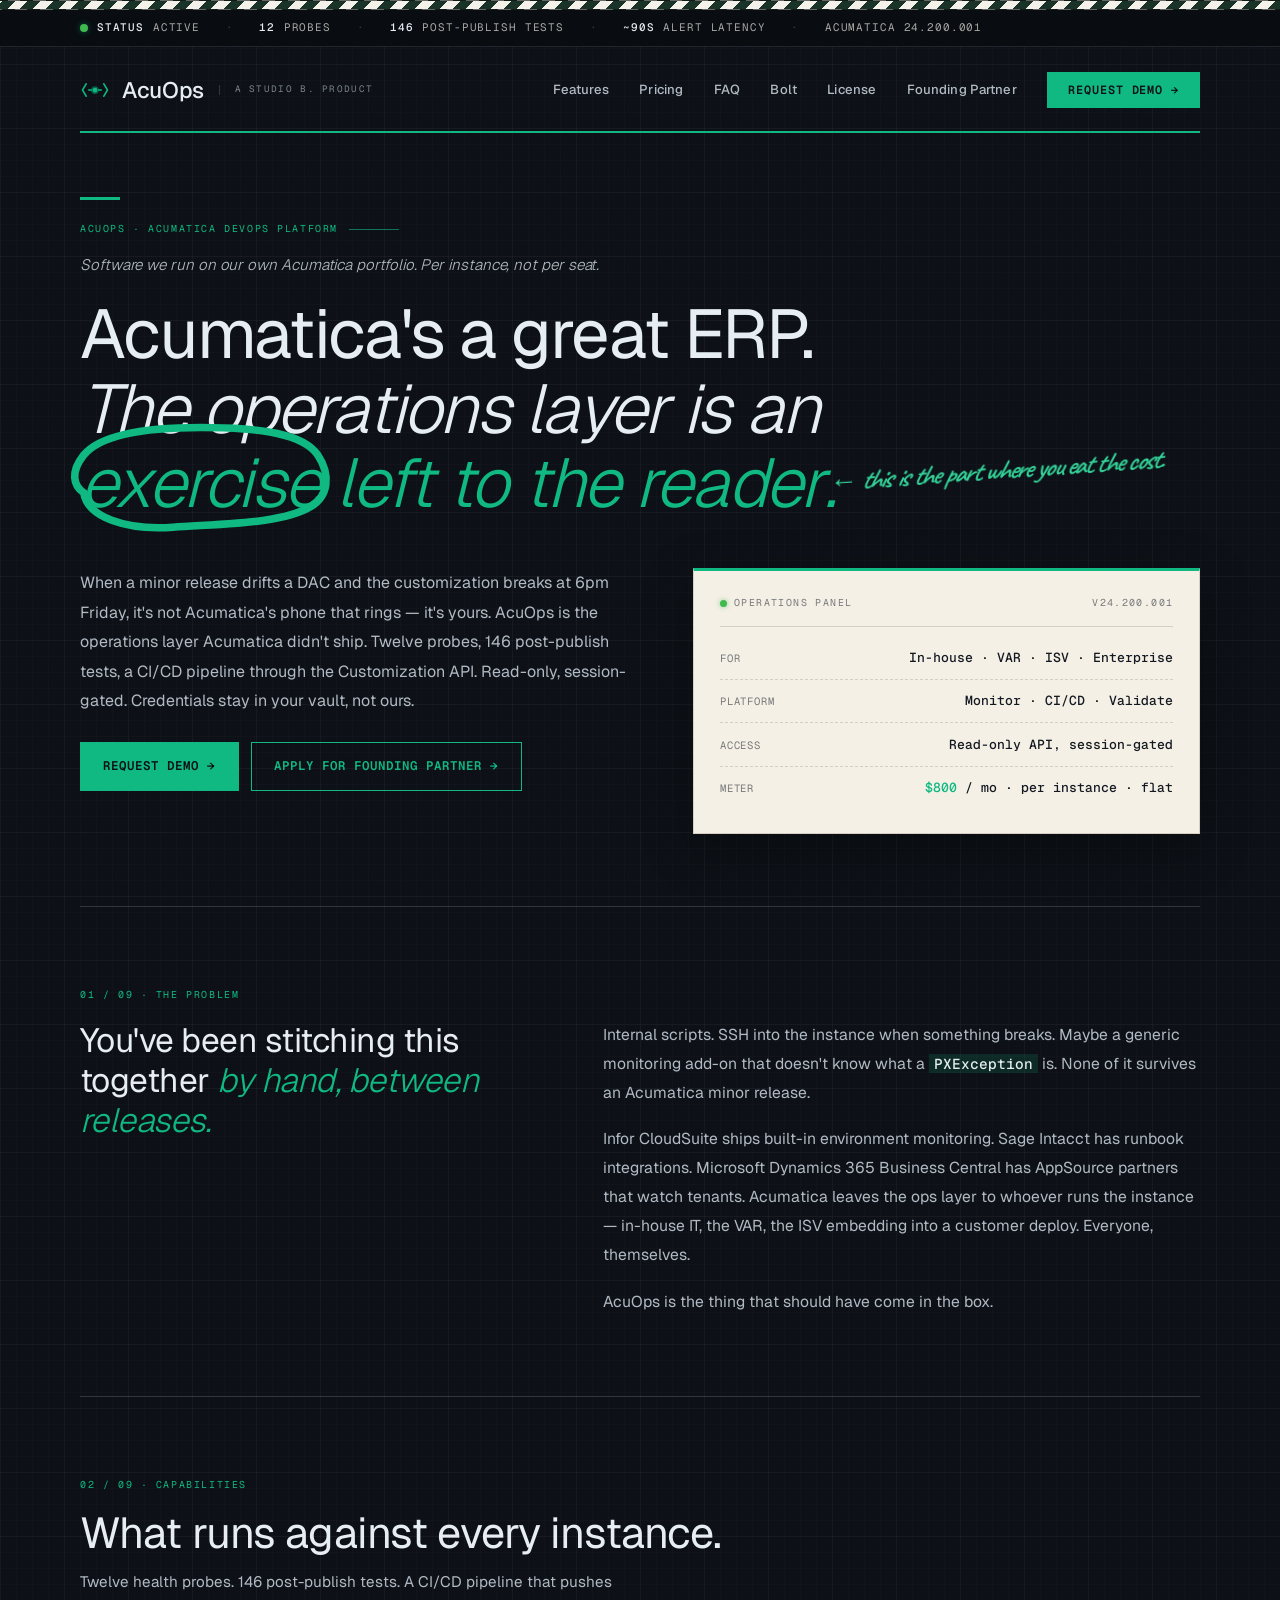
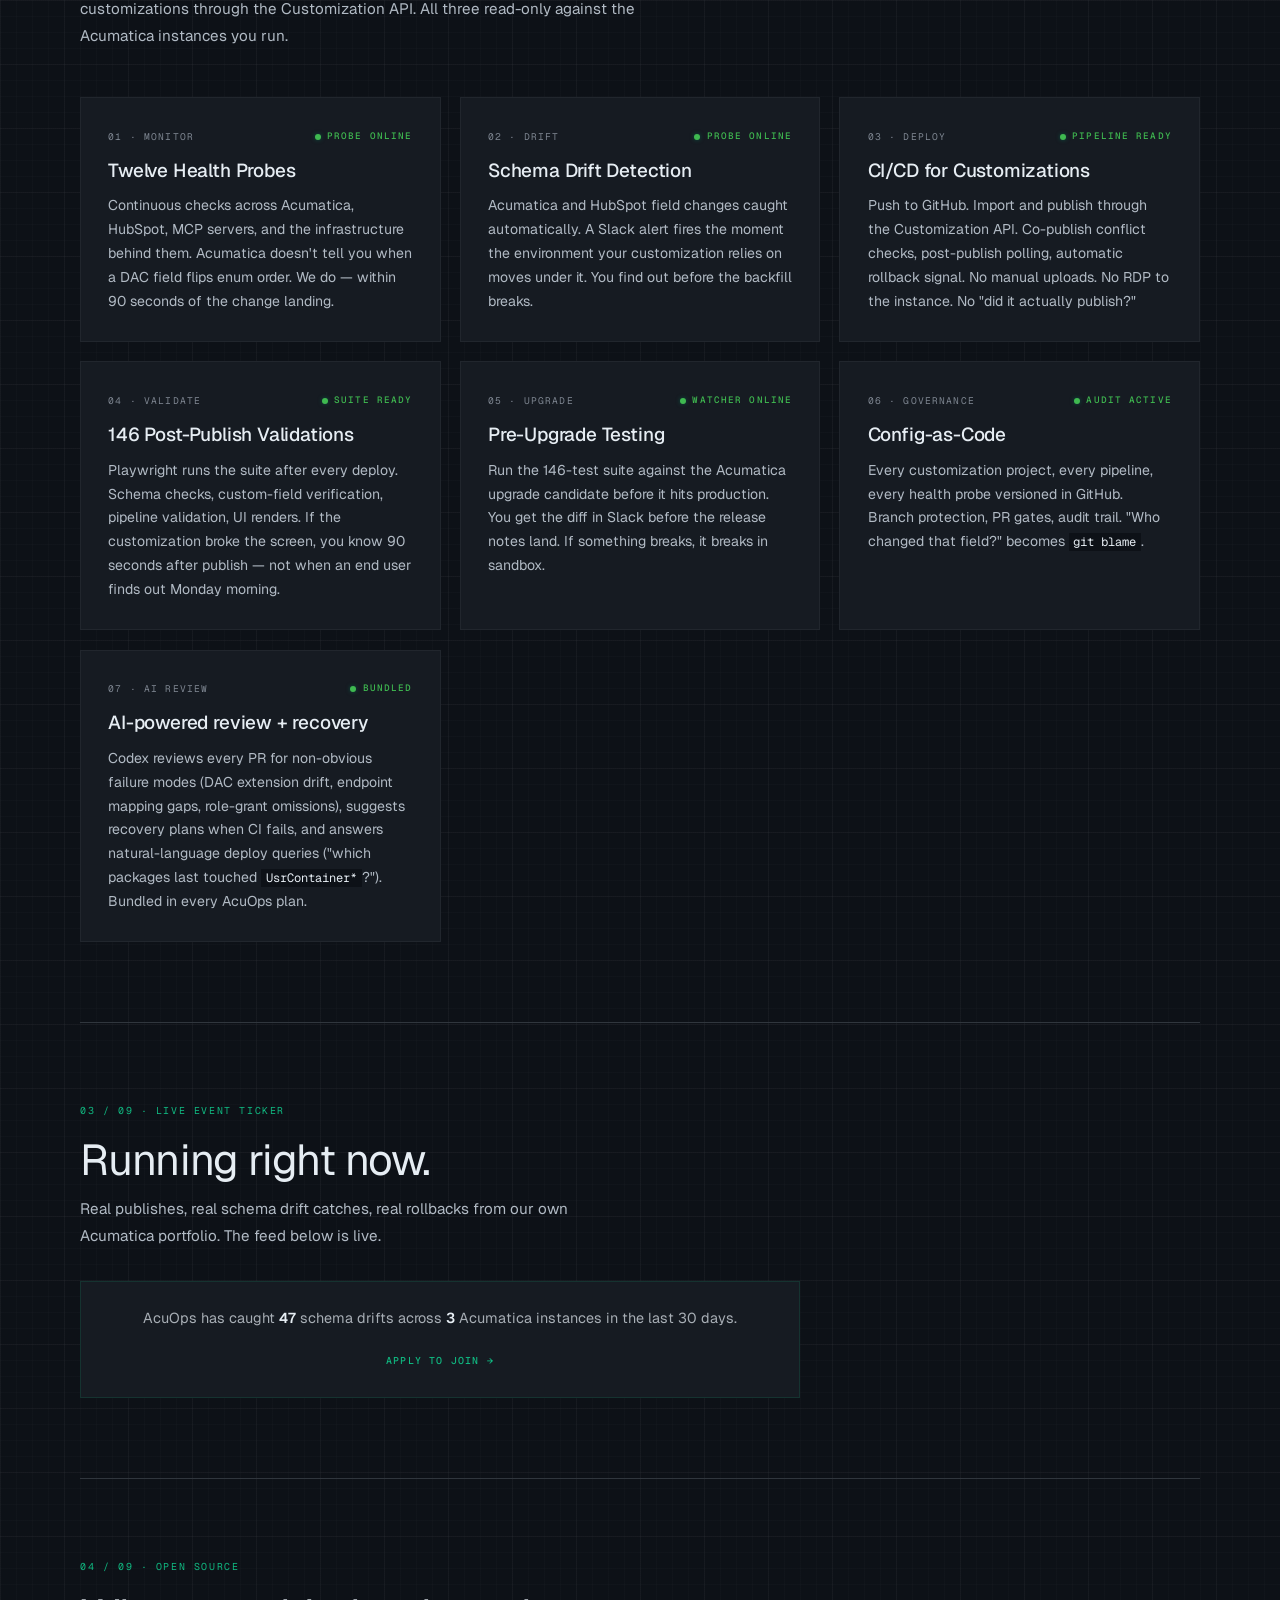
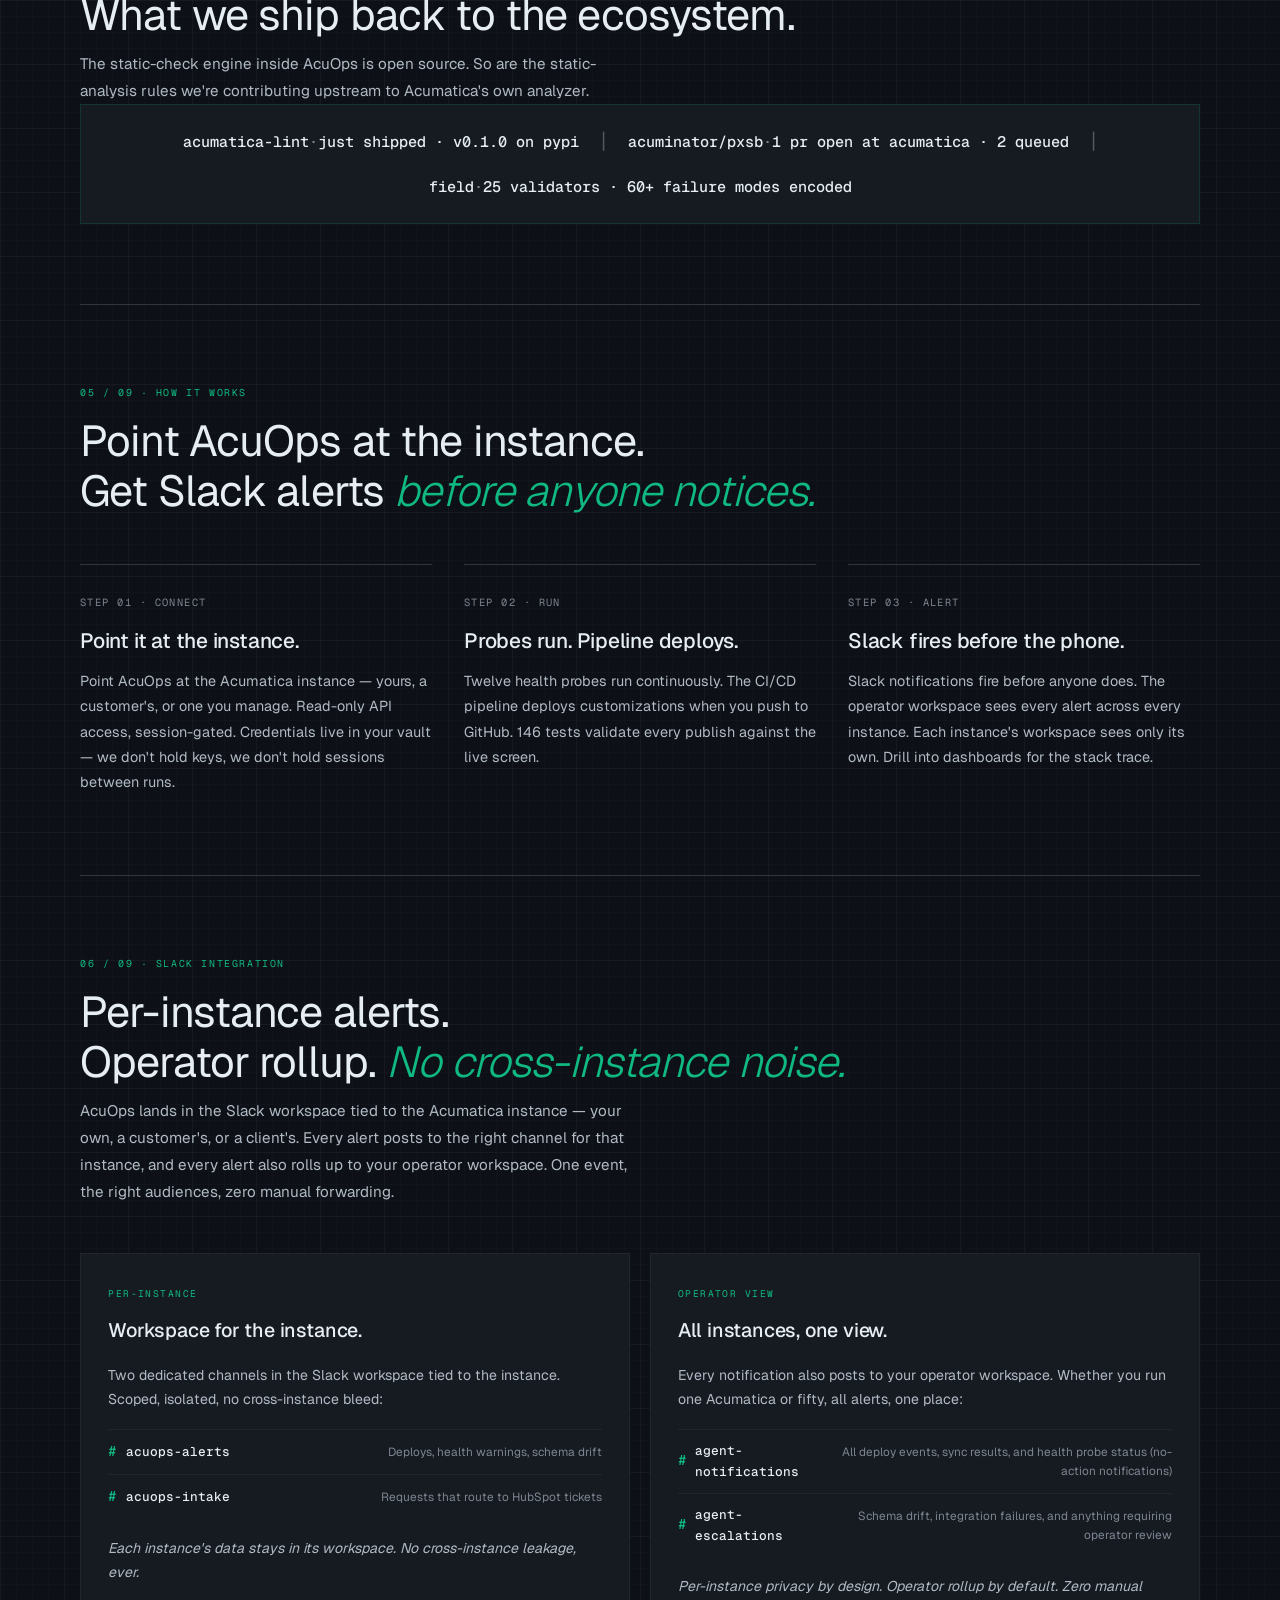
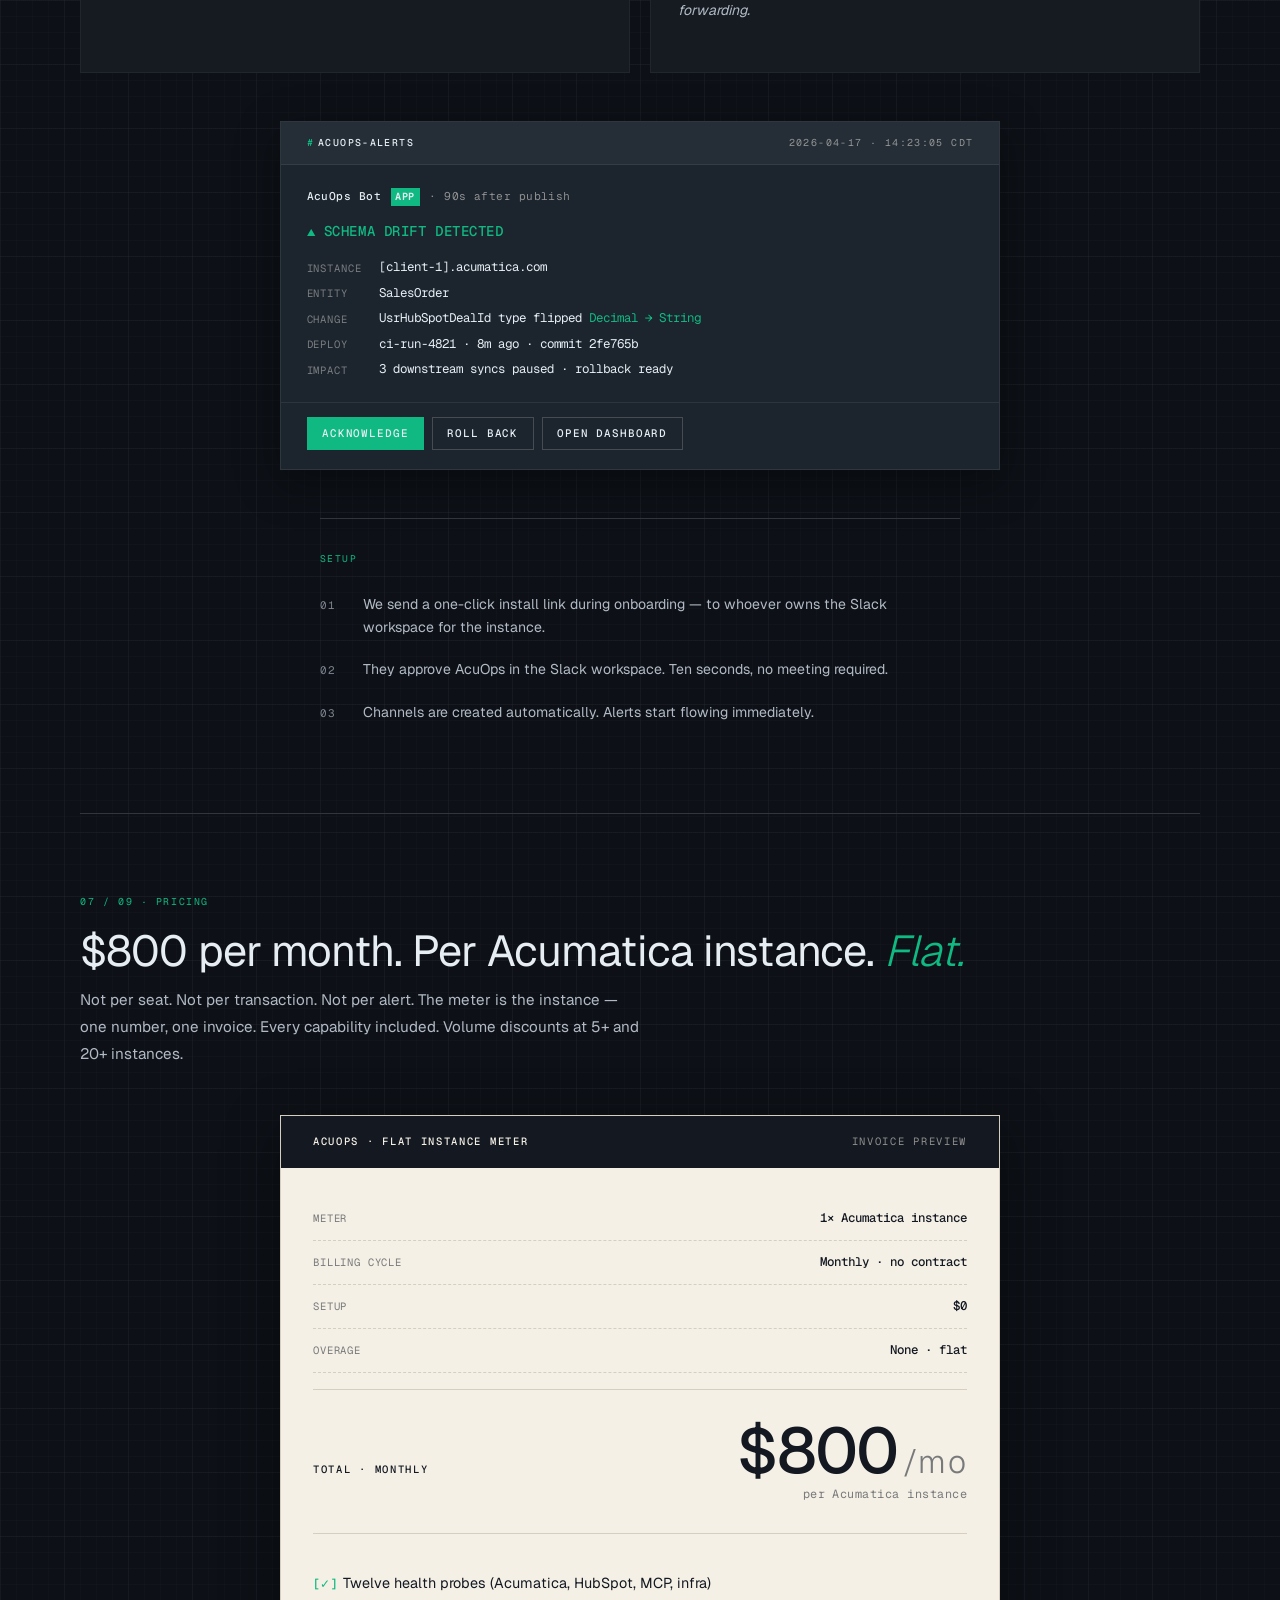
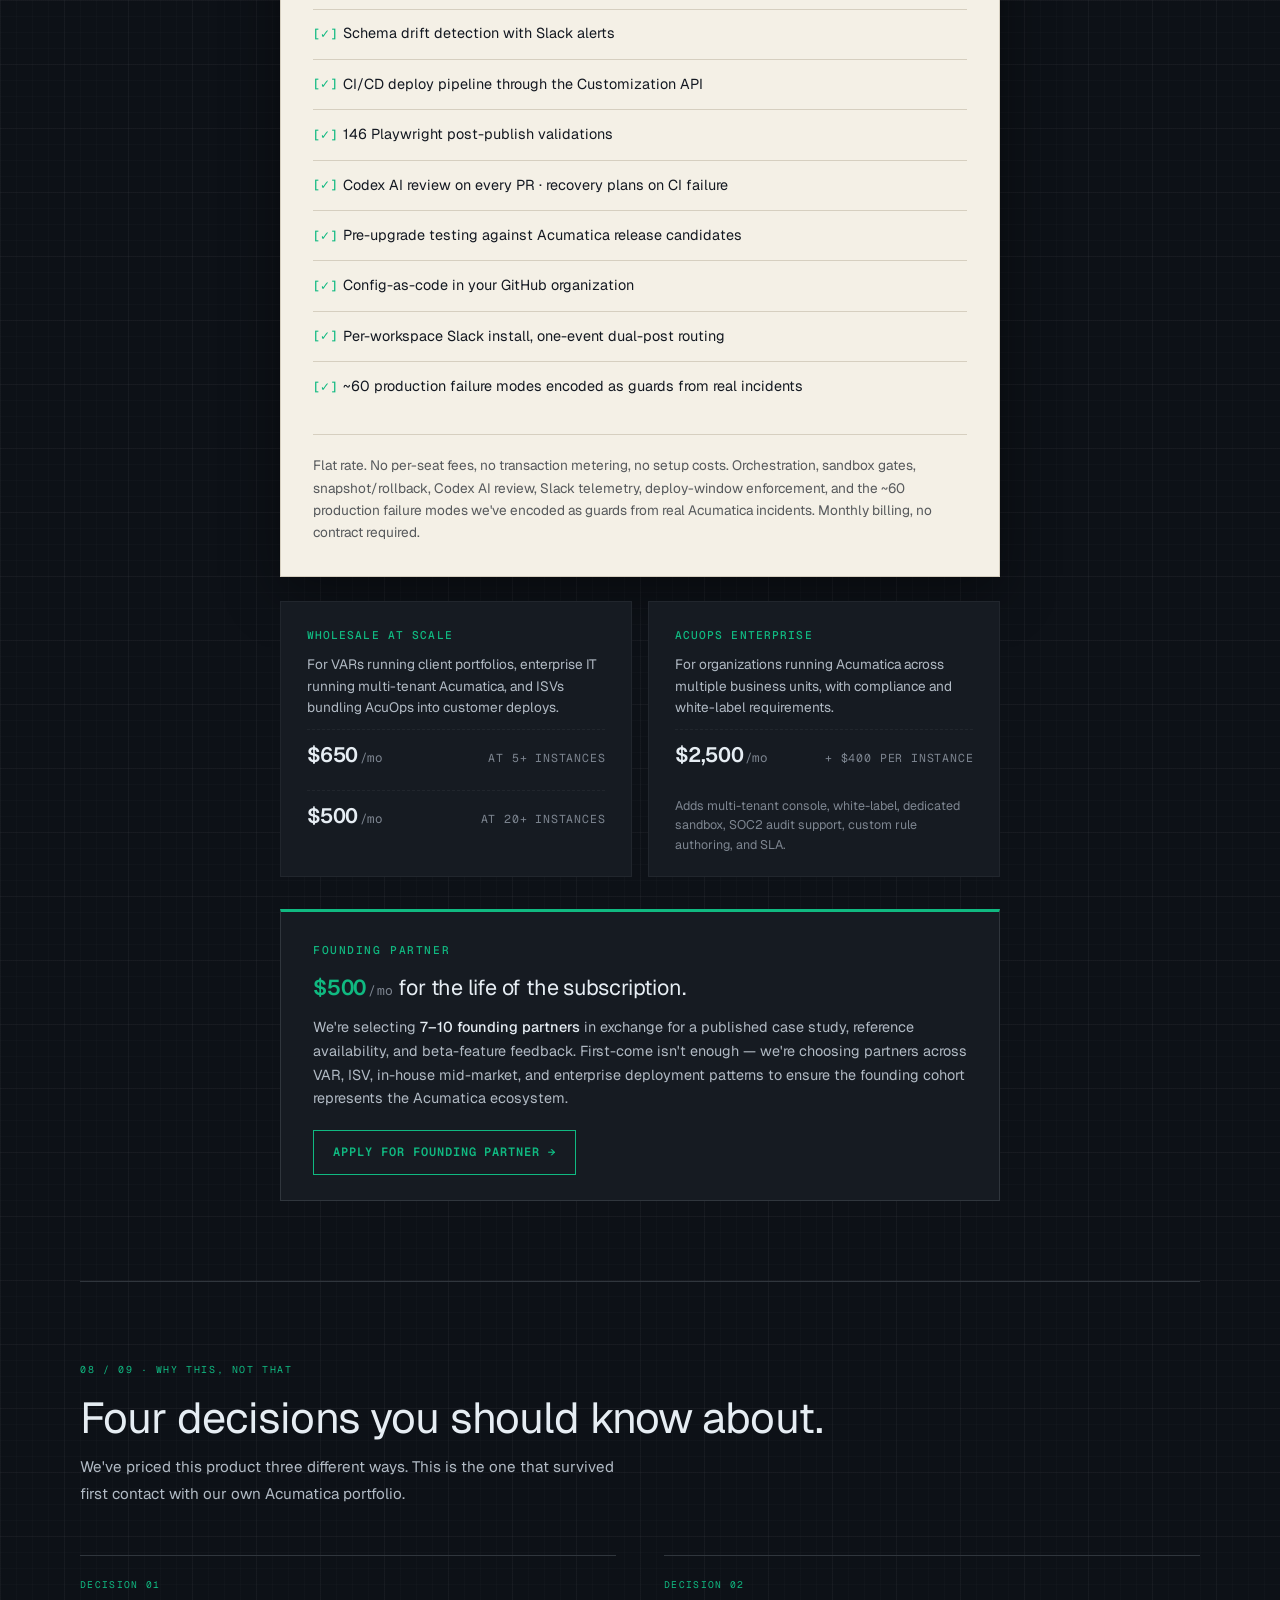
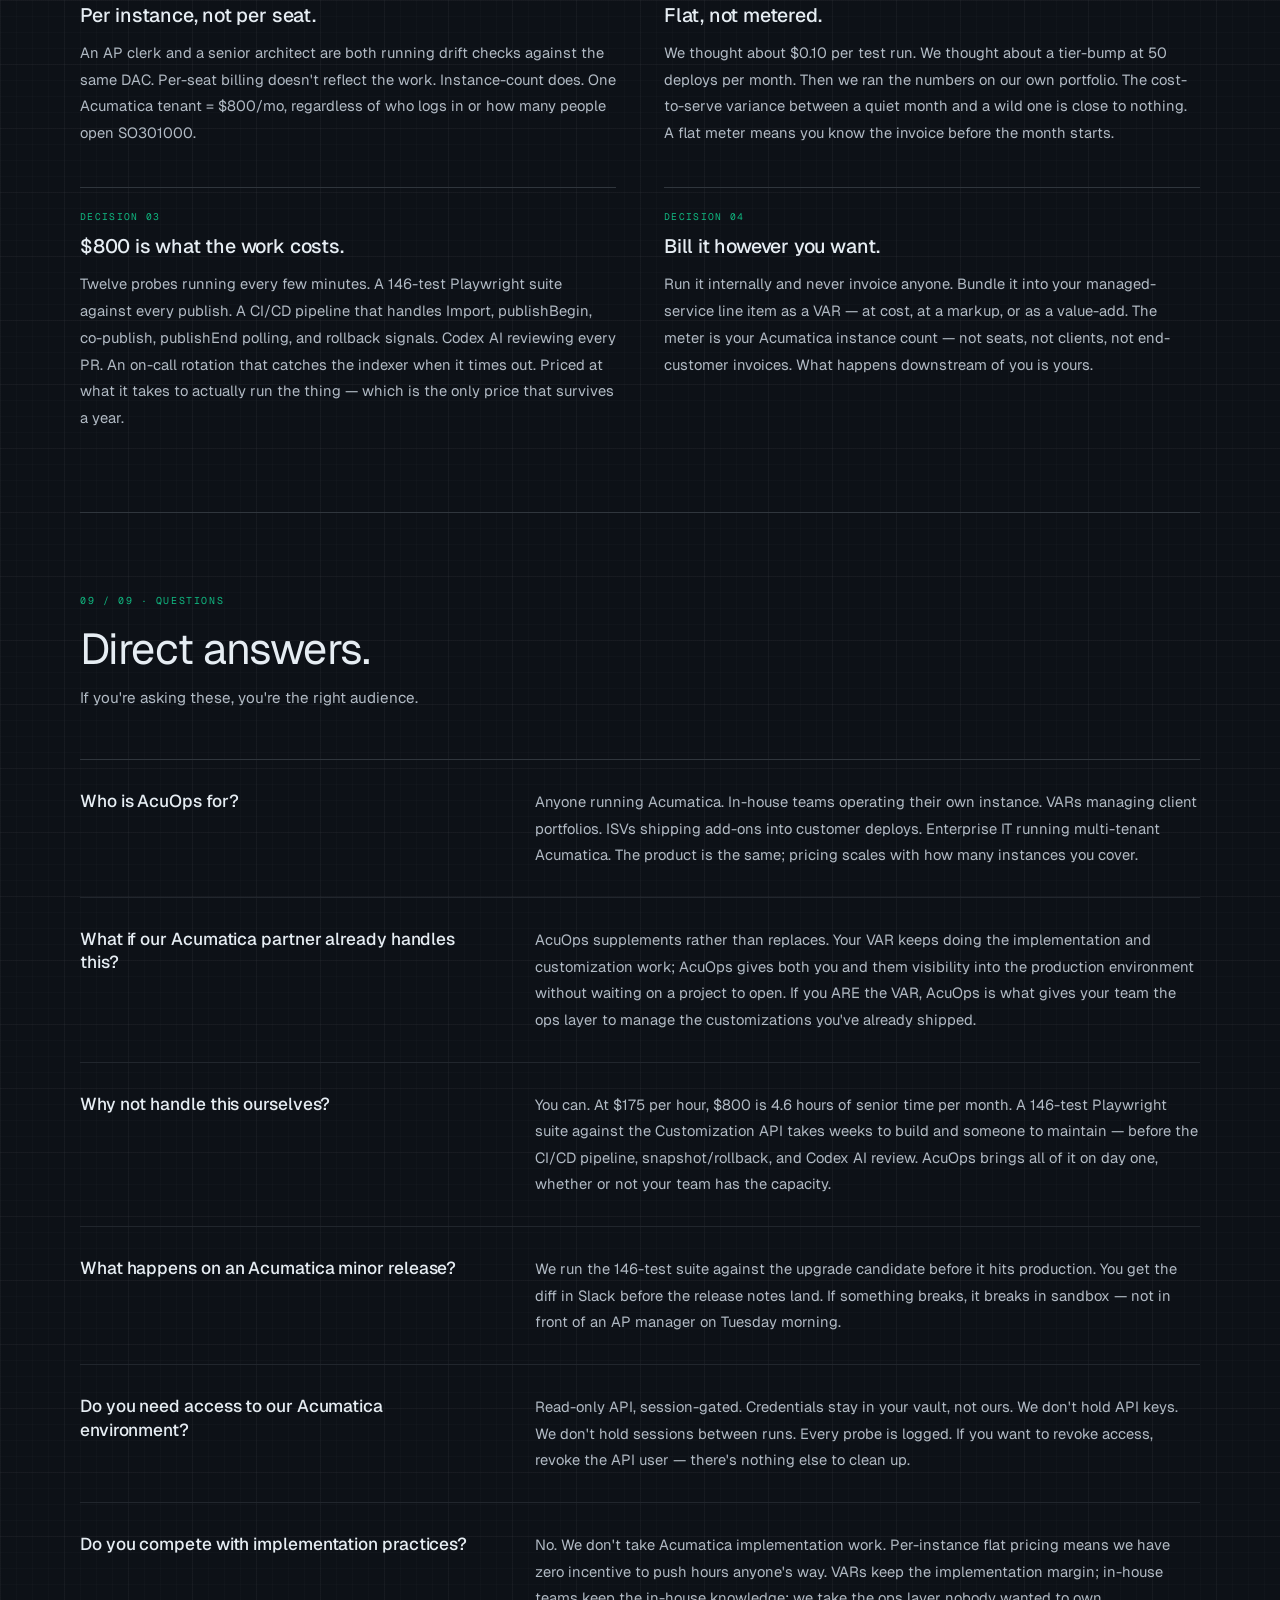
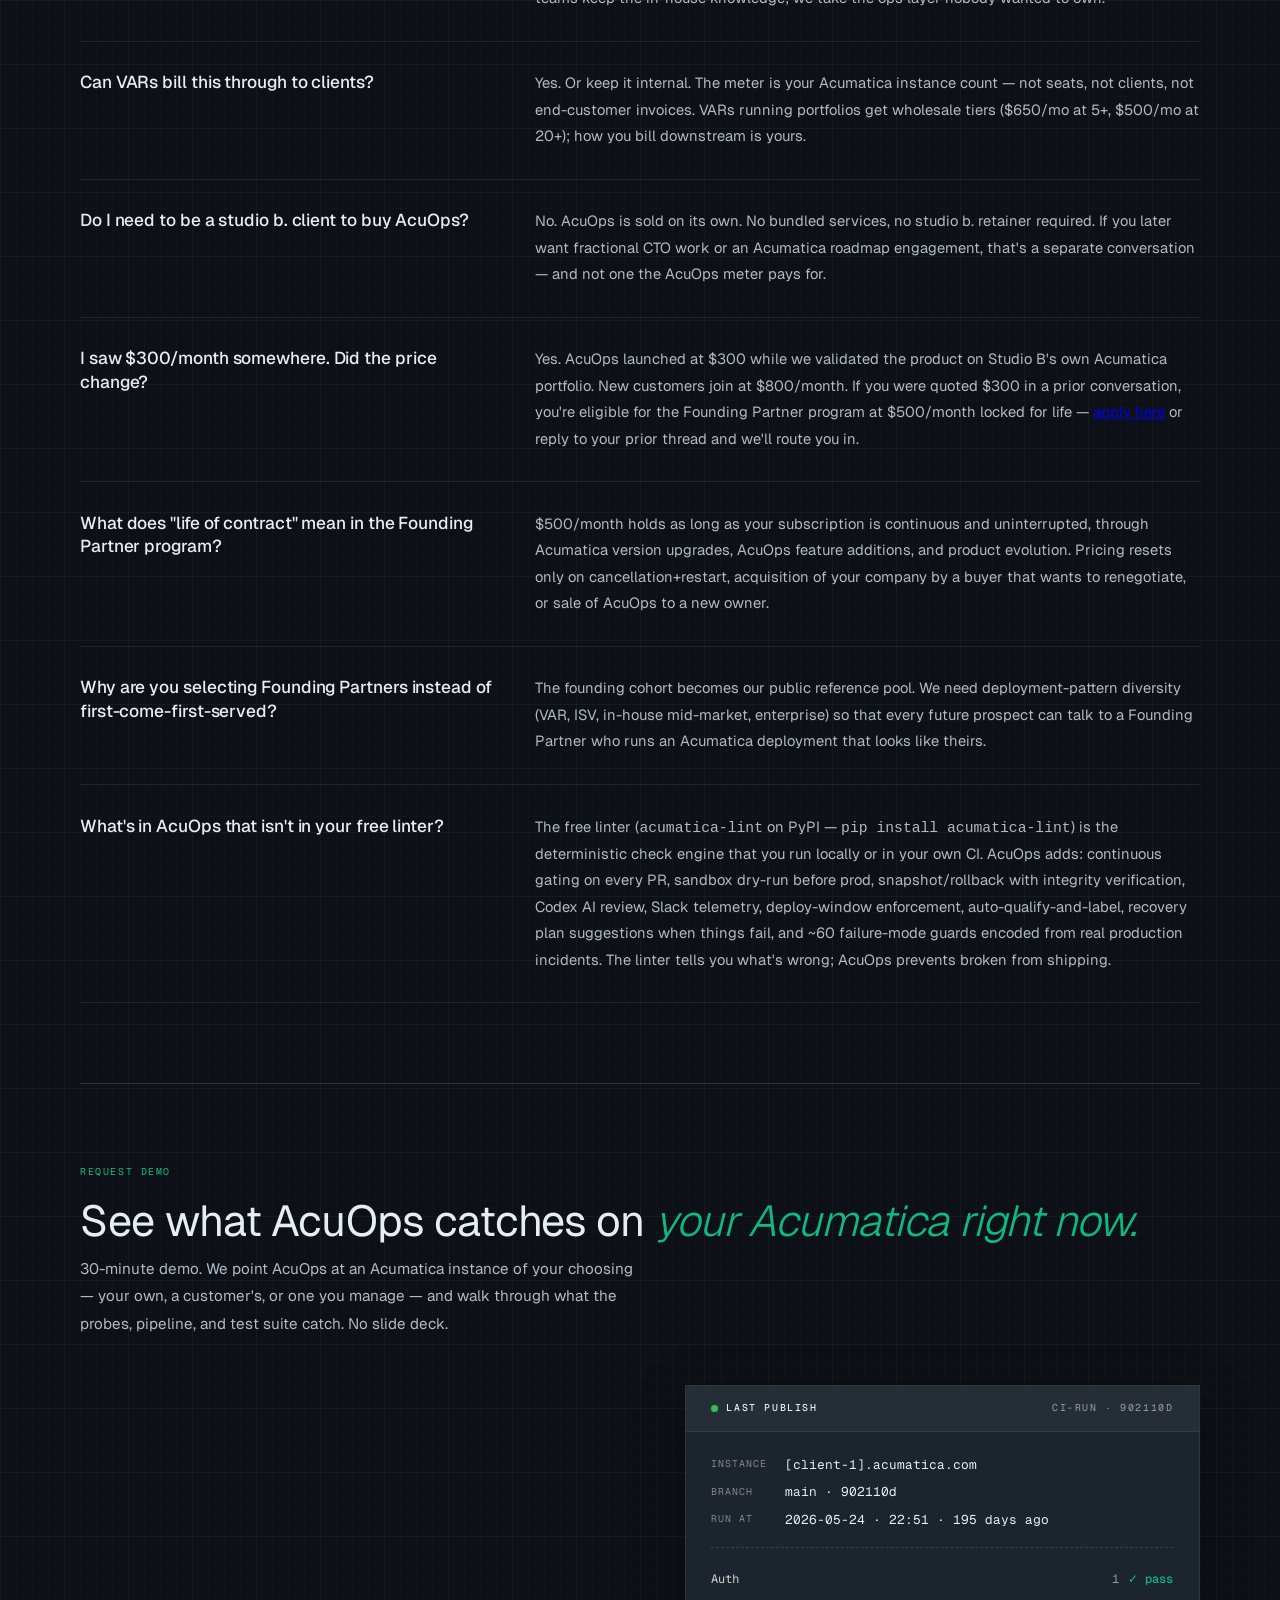
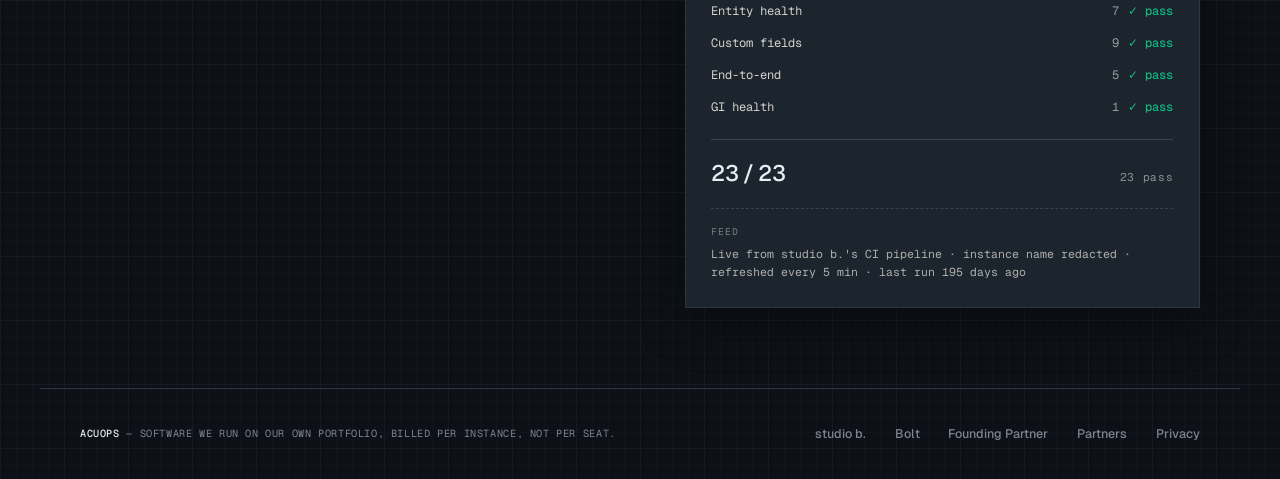
==== commit 03c1deaf: "chore(polish): ship 4 remaining audit polish items (P-1/P-3/P-4/P-5) P-1 (orphan breakpoint): the .o" ====
--- a/index.html
+++ b/index.html
@@ -25,7 +25,7 @@
 /* ══════════════════════════════════════════════════
    AcuOps — "Mission Control"
    Deep slate + terminal green + phosphor green.
-   Dark dashboard register. VAR-facing. Infrastructural.
+   Dark dashboard register. Operator-facing. Infrastructural.
 
    Rhymes with Studio B (Broadsheet Verde) and Bolt (Cut Sheet).
    Shares family grammar: mono eyebrows, hairline rules, editorial
@@ -65,11 +65,17 @@
   --pulse: #3FB950;                /* phosphor green LED */
   --alert: #F85149;                /* critical red, rare */
 
-  /* Text on dark */
+  /* Text on dark — contrast ratios against --bg #0D1117:
+       --text          ~14.6:1  AAA body
+       --text-secondary ~10.2:1  AAA body
+       --text-tertiary  ~5.4:1   AA body / AAA large
+       --text-dim       ~2.5:1   FAILS AA — placeholder-only role.
+     Never use --text-dim on body or label copy. Placeholder text
+     is exempt from WCAG SC 1.4.3 (informational, not content). */
   --text: #E6EDF3;                 /* primary cool white */
   --text-secondary: #B1BAC4;       /* muted body */
   --text-tertiary: #7D8590;        /* dim metadata */
-  --text-dim: #484F58;             /* faintest */
+  --text-dim: #484F58;             /* placeholder-only (see contrast note above) */
 }
 
 * { margin: 0; padding: 0; box-sizing: border-box; }
@@ -291,6 +297,21 @@
   height: 1px;
   background: var(--signal);
   opacity: 0.6;
+}
+
+/* Hero tagline — promoted from footer per design audit P-5.
+   Compressed positioning statement: "we run this ourselves" + per-instance pricing. */
+.hero-tagline {
+  font-family: 'Geist', sans-serif;
+  font-style: italic;
+  font-weight: 300;
+  font-size: 0.95rem;
+  line-height: 1.5;
+  color: var(--text-secondary);
+  letter-spacing: -0.005em;
+  margin: -0.4rem 0 1.3rem;
+  max-width: 720px;
+  animation: rise 0.7s cubic-bezier(0.16, 1, 0.3, 1) 0.22s both;
 }
 
 .hero h1 {
@@ -1639,7 +1660,7 @@
   user-select: none;
 }
 
-@media (max-width: 768px) {
+@media (max-width: 900px) {
   .oss-data-strip {
     flex-direction: column;
     align-items: flex-start;
@@ -1714,6 +1735,7 @@
 <!-- ── Hero ── -->
 <section class="hero">
   <div class="hero-eyebrow">AcuOps · Acumatica DevOps Platform</div>
+  <p class="hero-tagline">Software we run on our own Acumatica portfolio. Per instance, not per seat.</p>
   <h1>Acumatica's a great ERP.<br><em>The operations layer is an <span class="sig"><span class="hero-punchline-wrap"><span class="exercise-word">exercise
       <!-- Hand-drawn circle around "exercise" — one-pass SVG path with slight wobble -->
       <svg class="exercise-circle" aria-hidden="true"
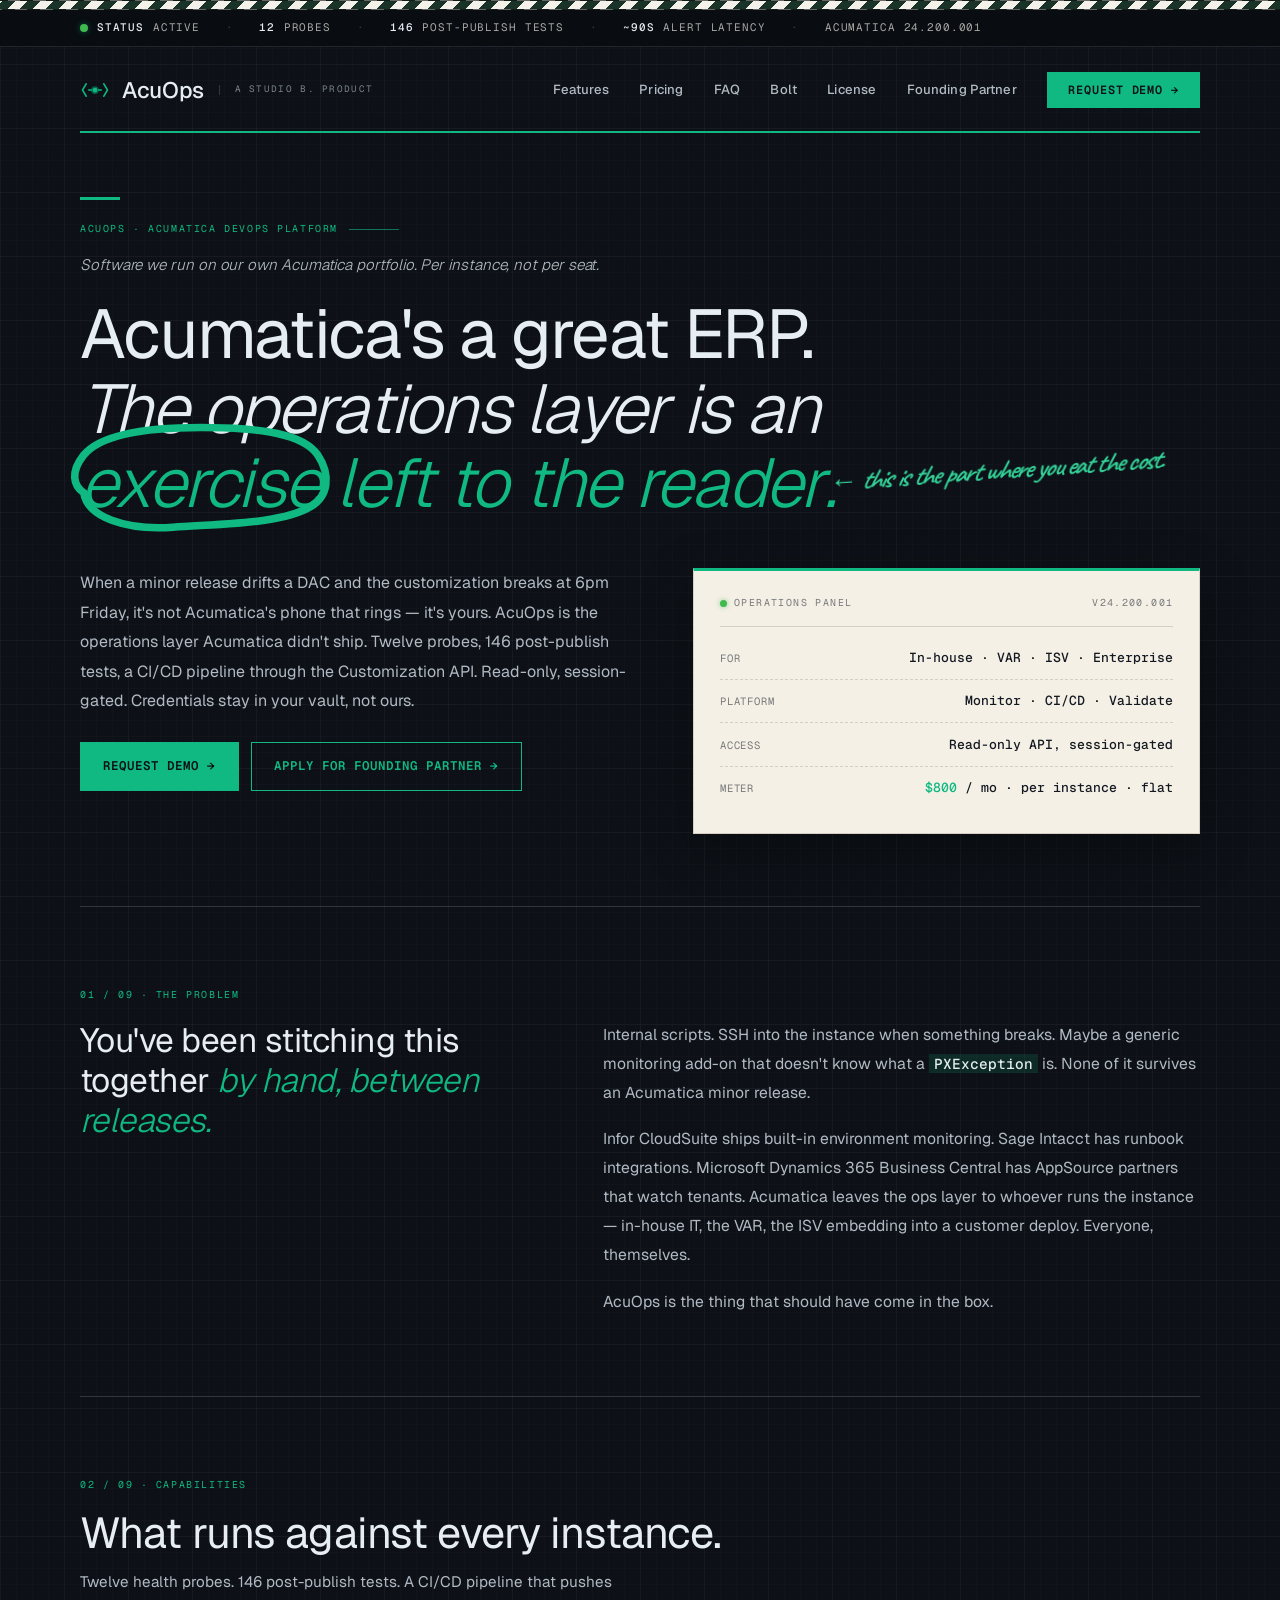
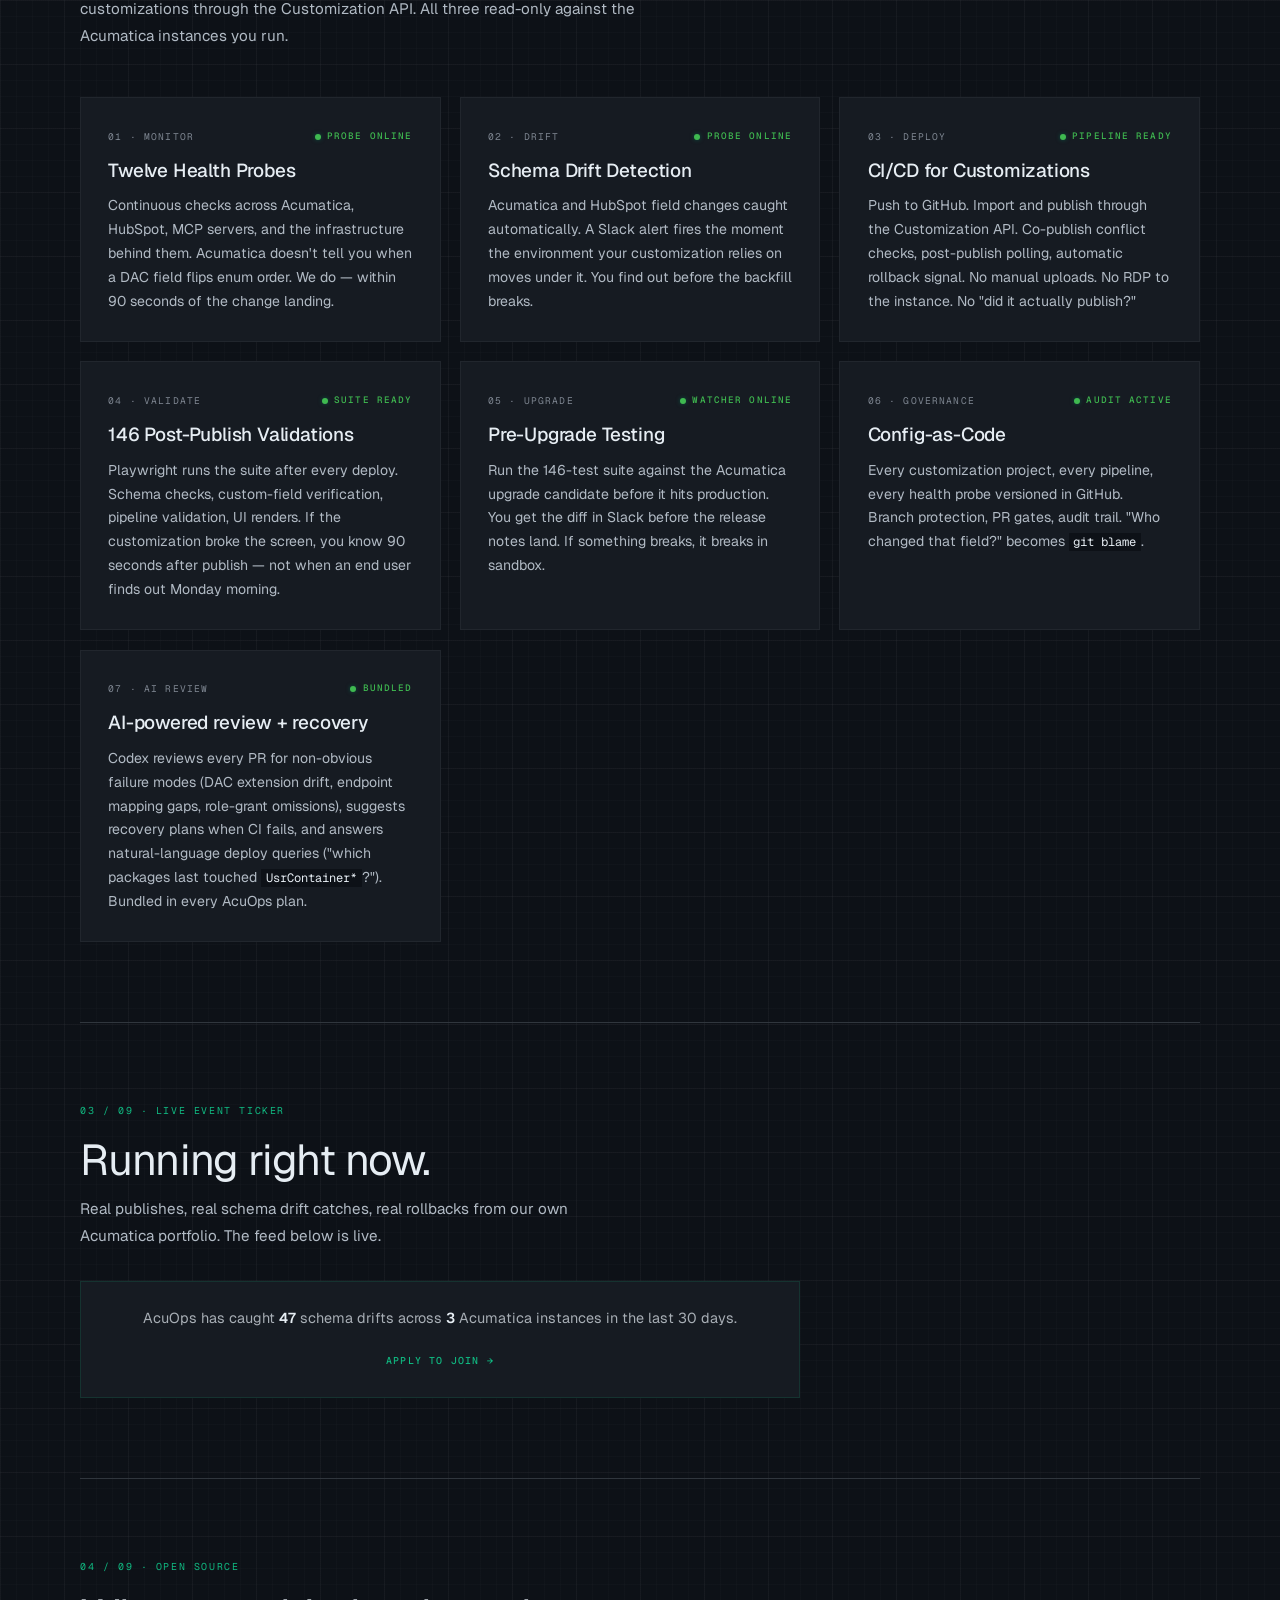
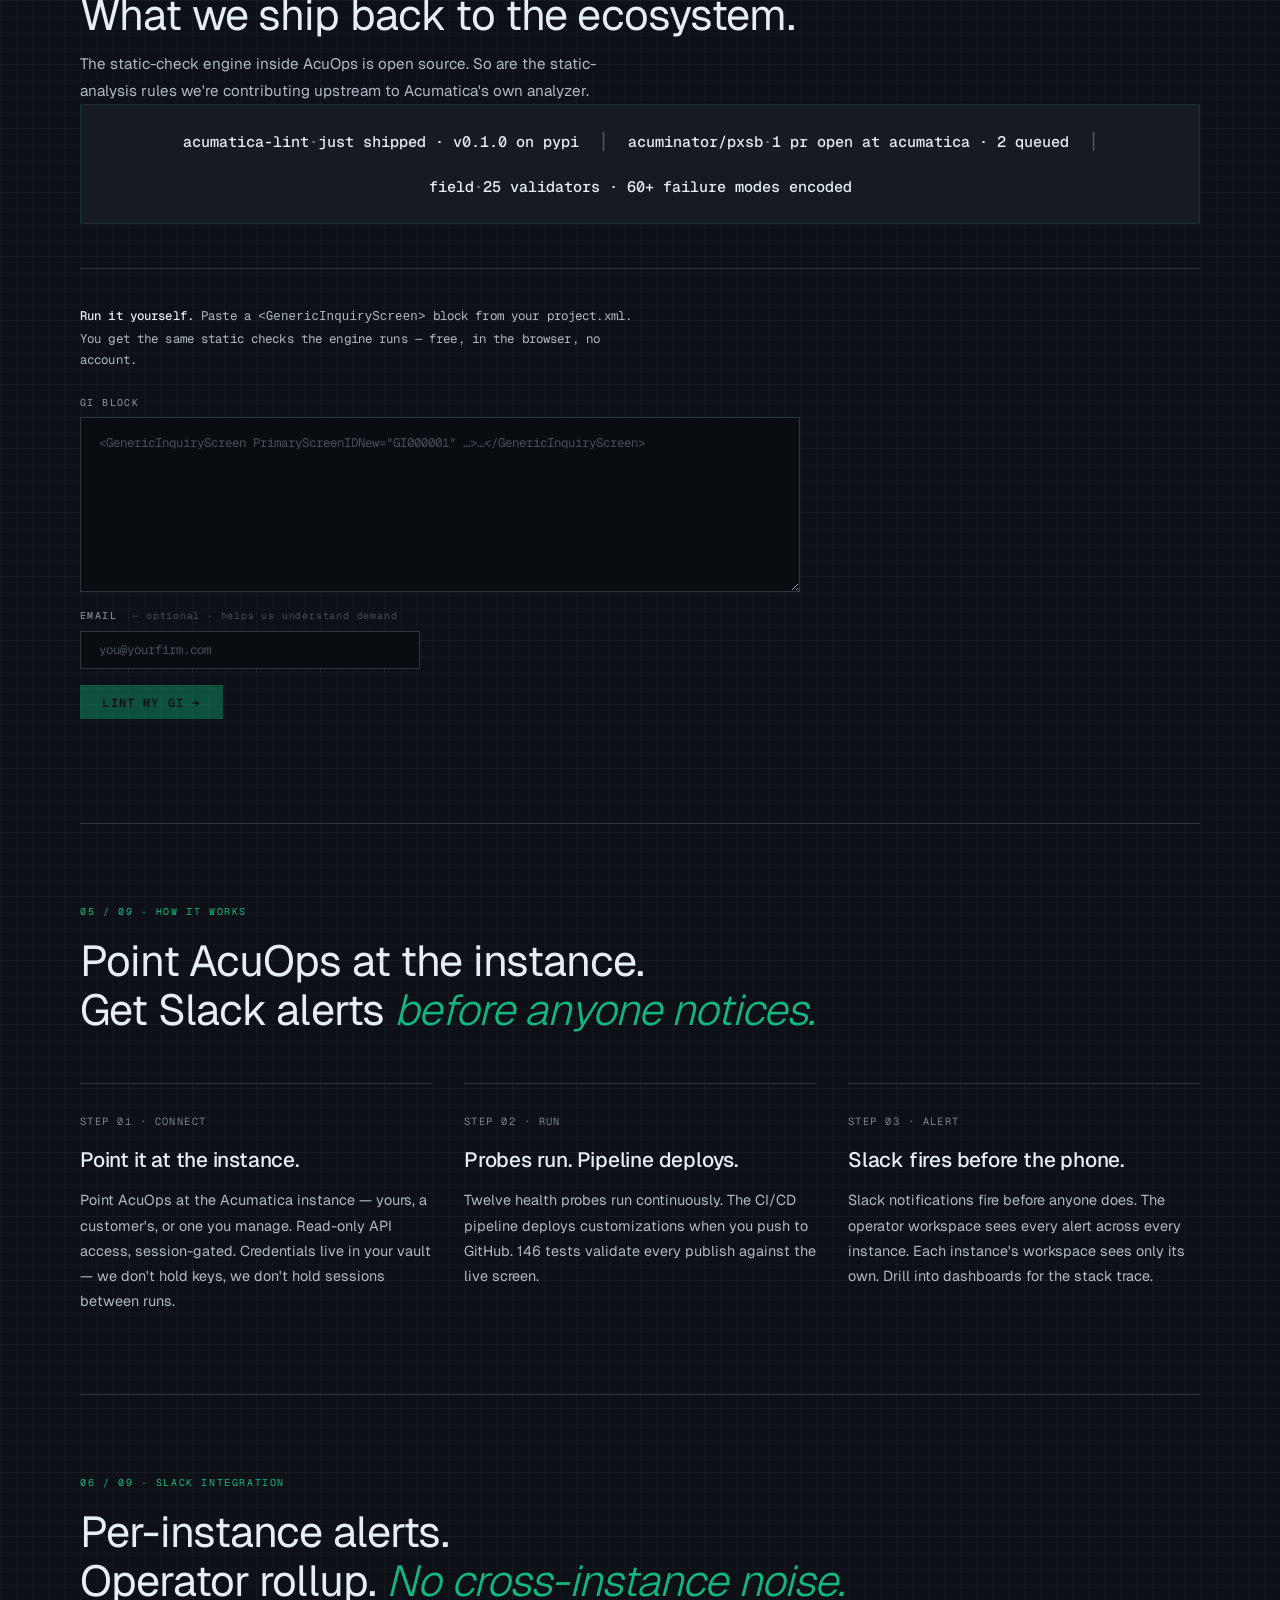
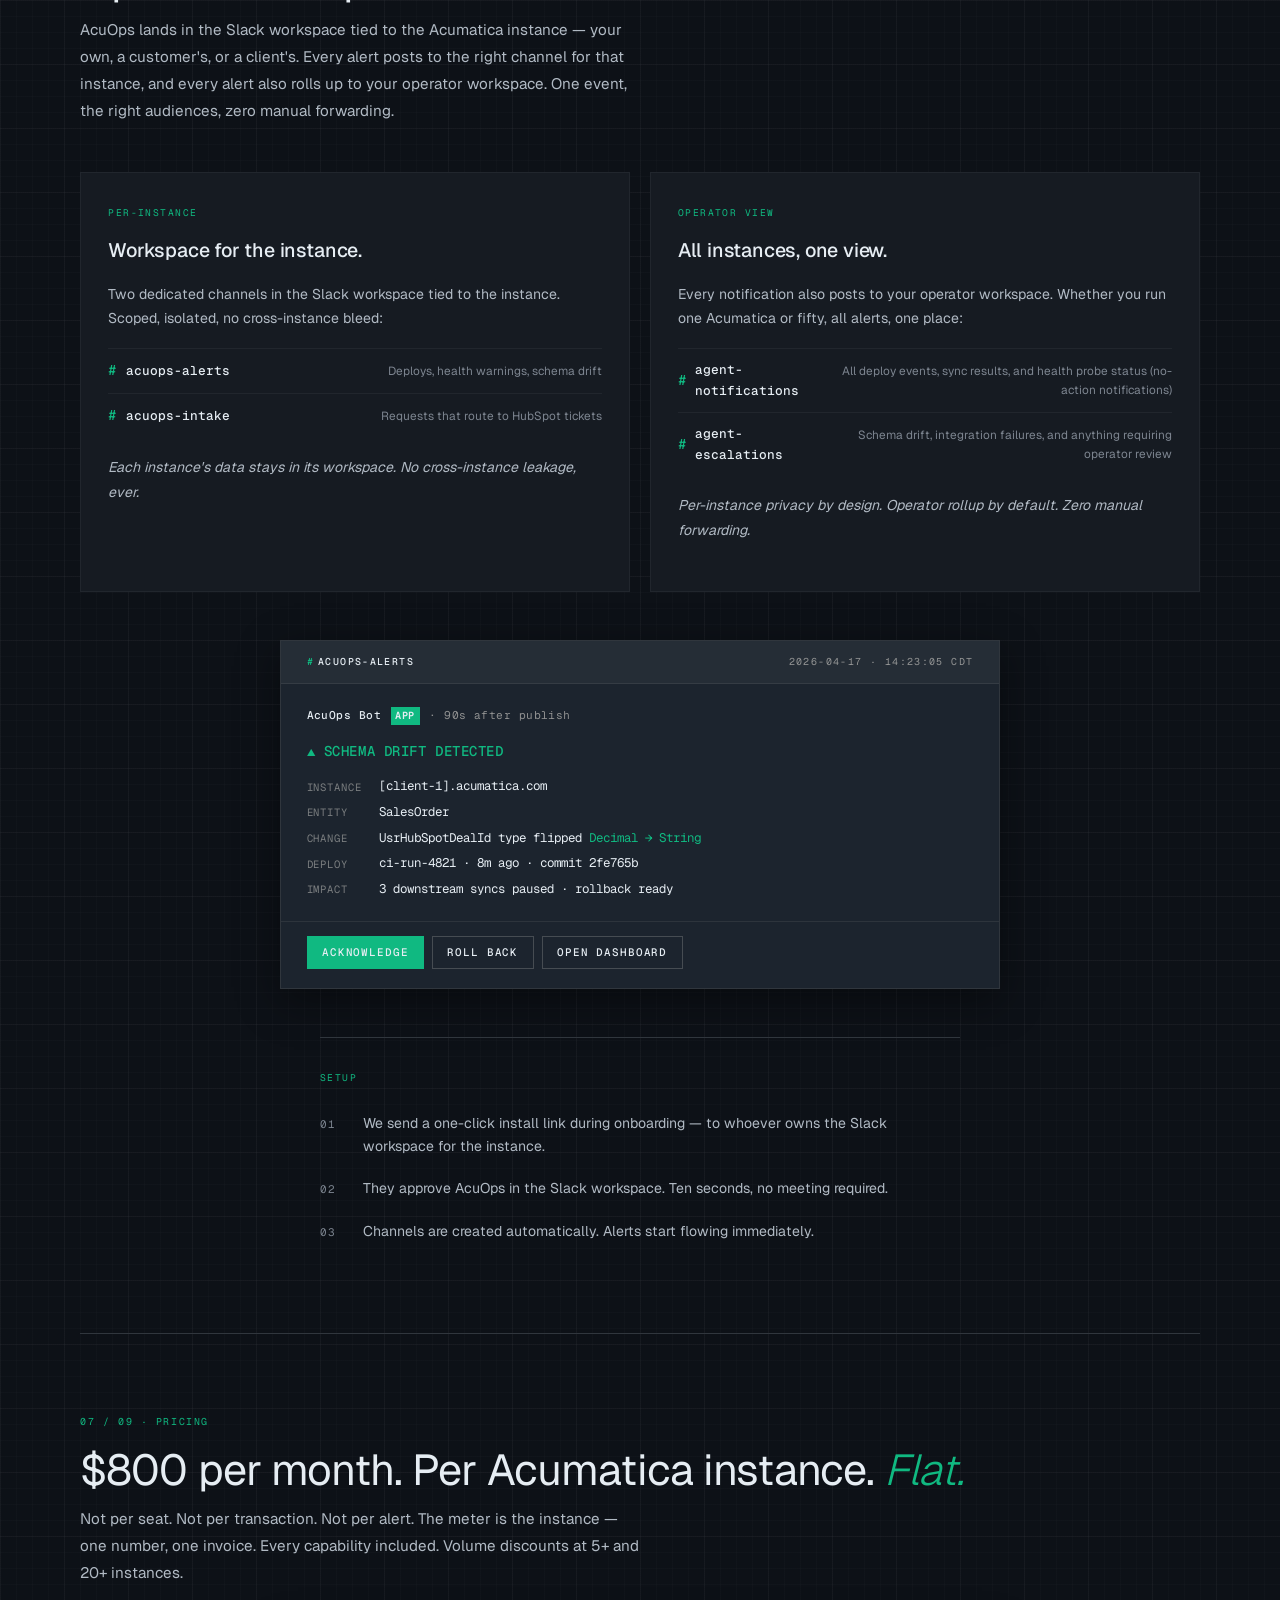
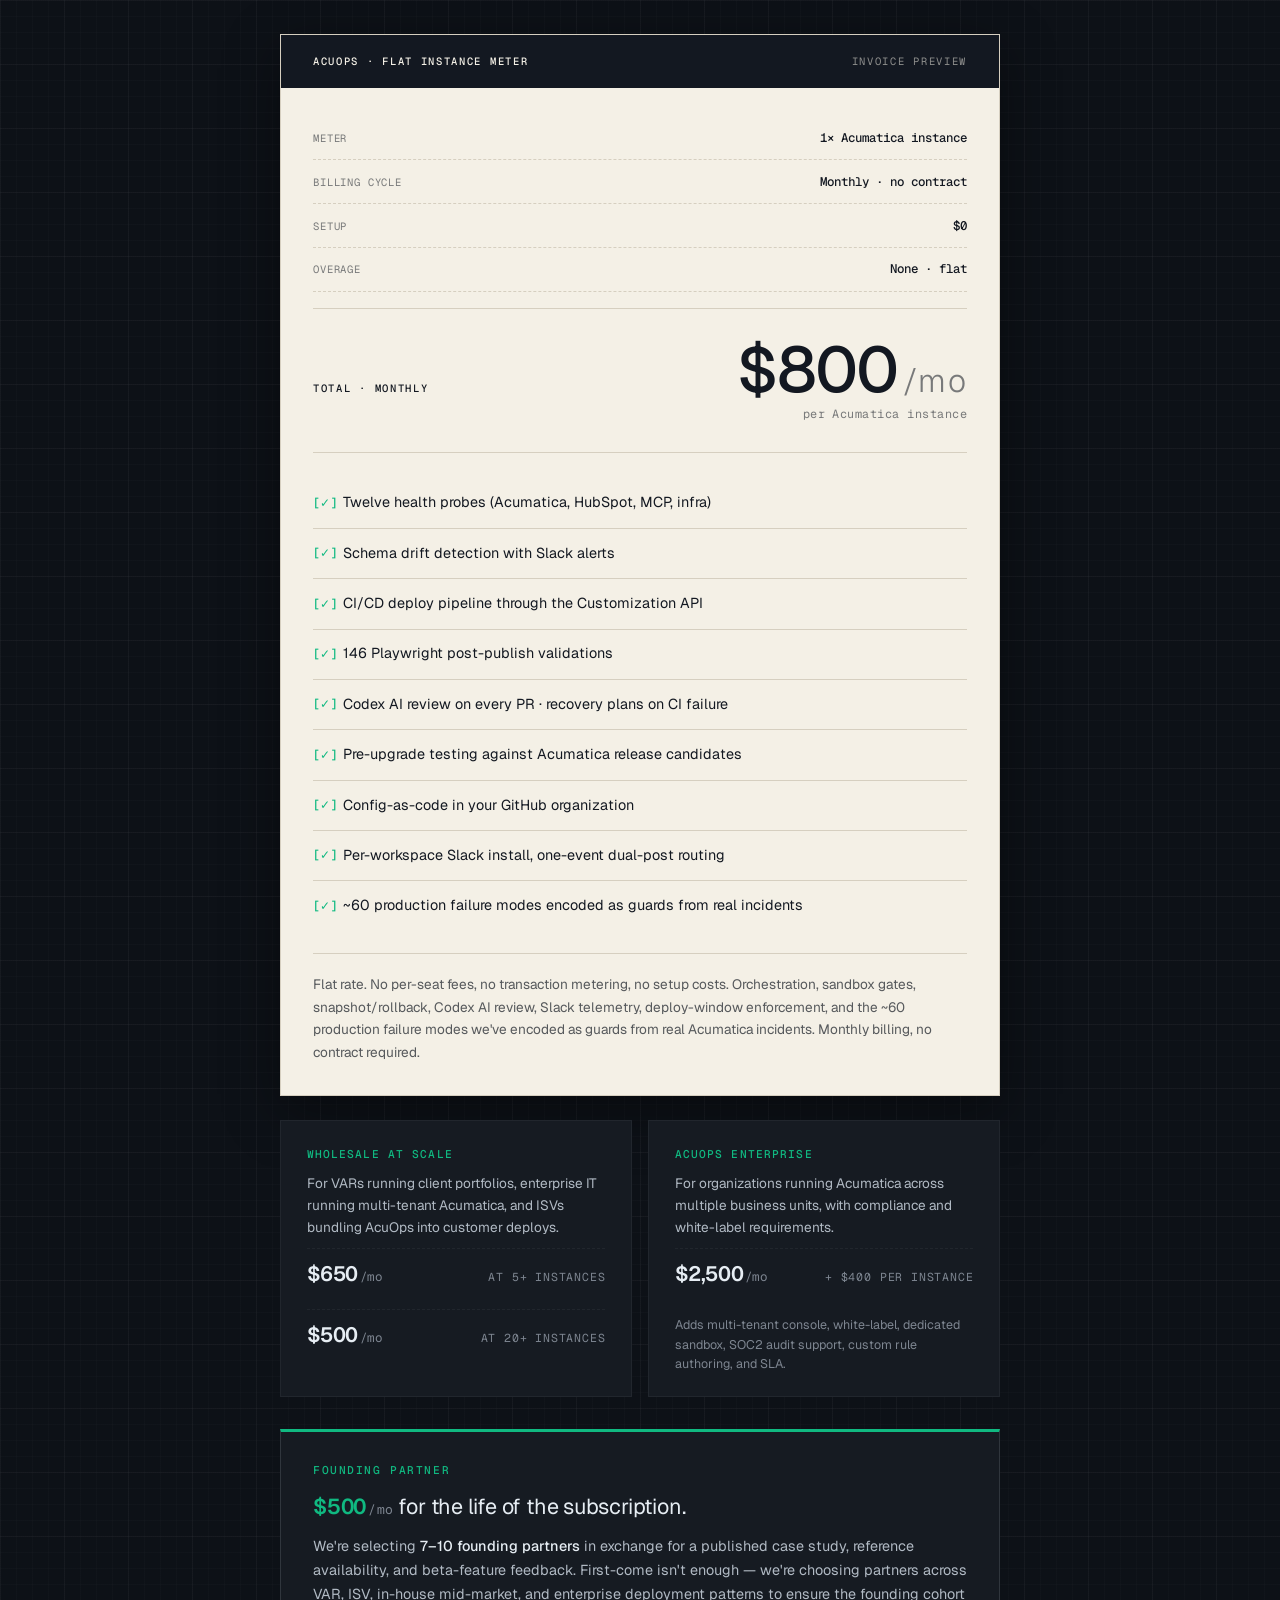
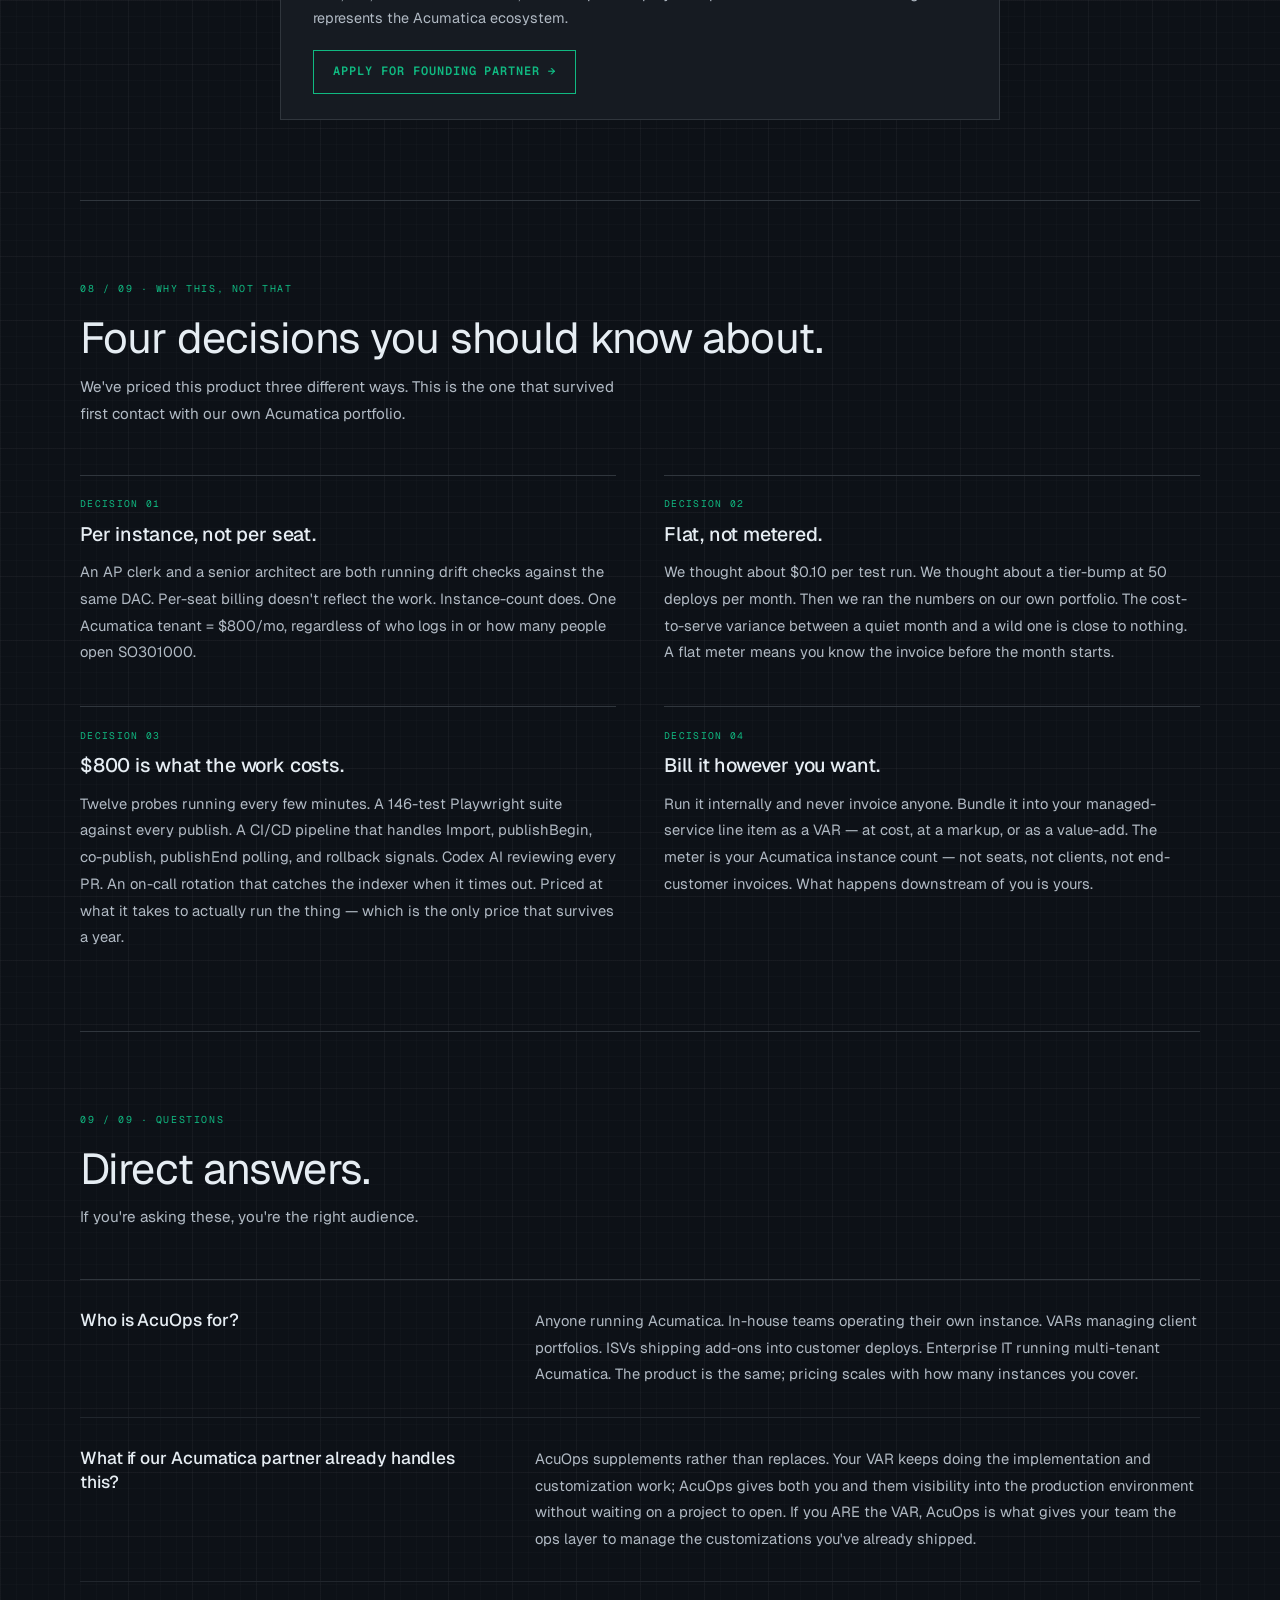
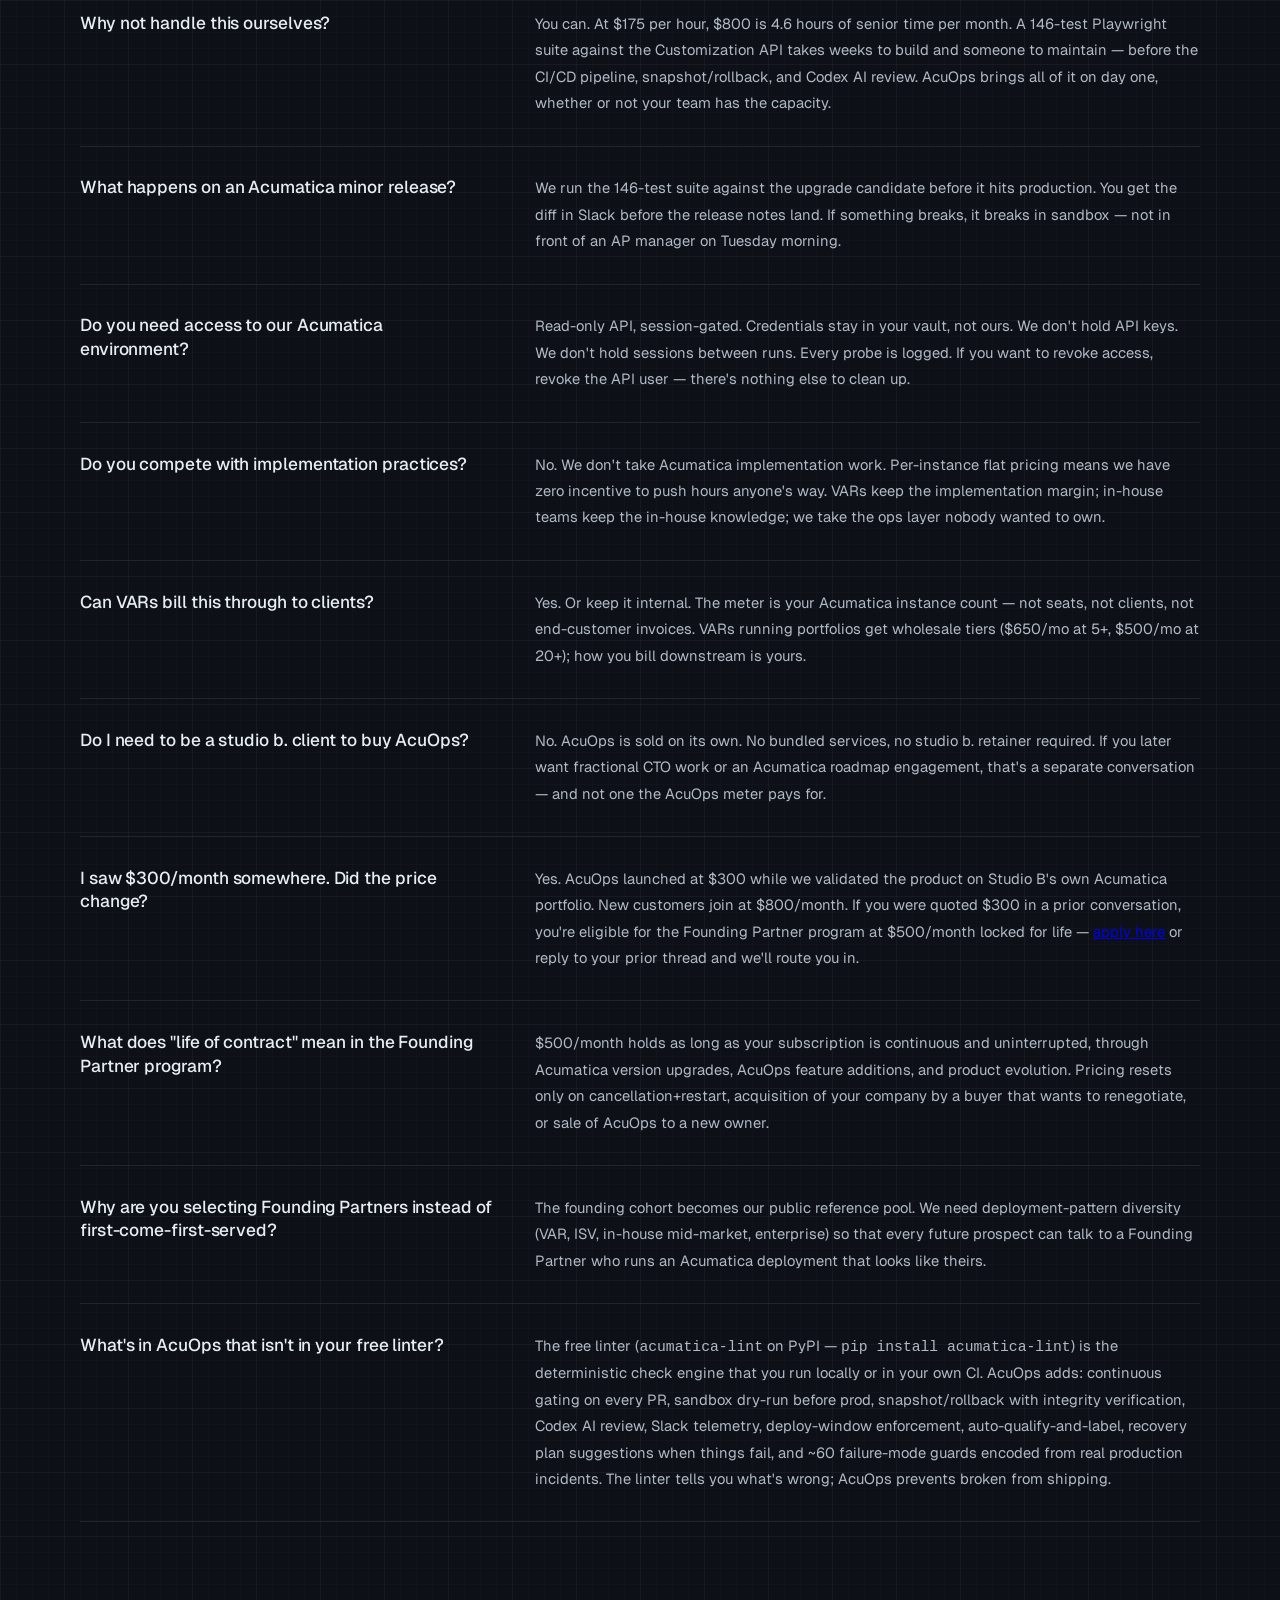
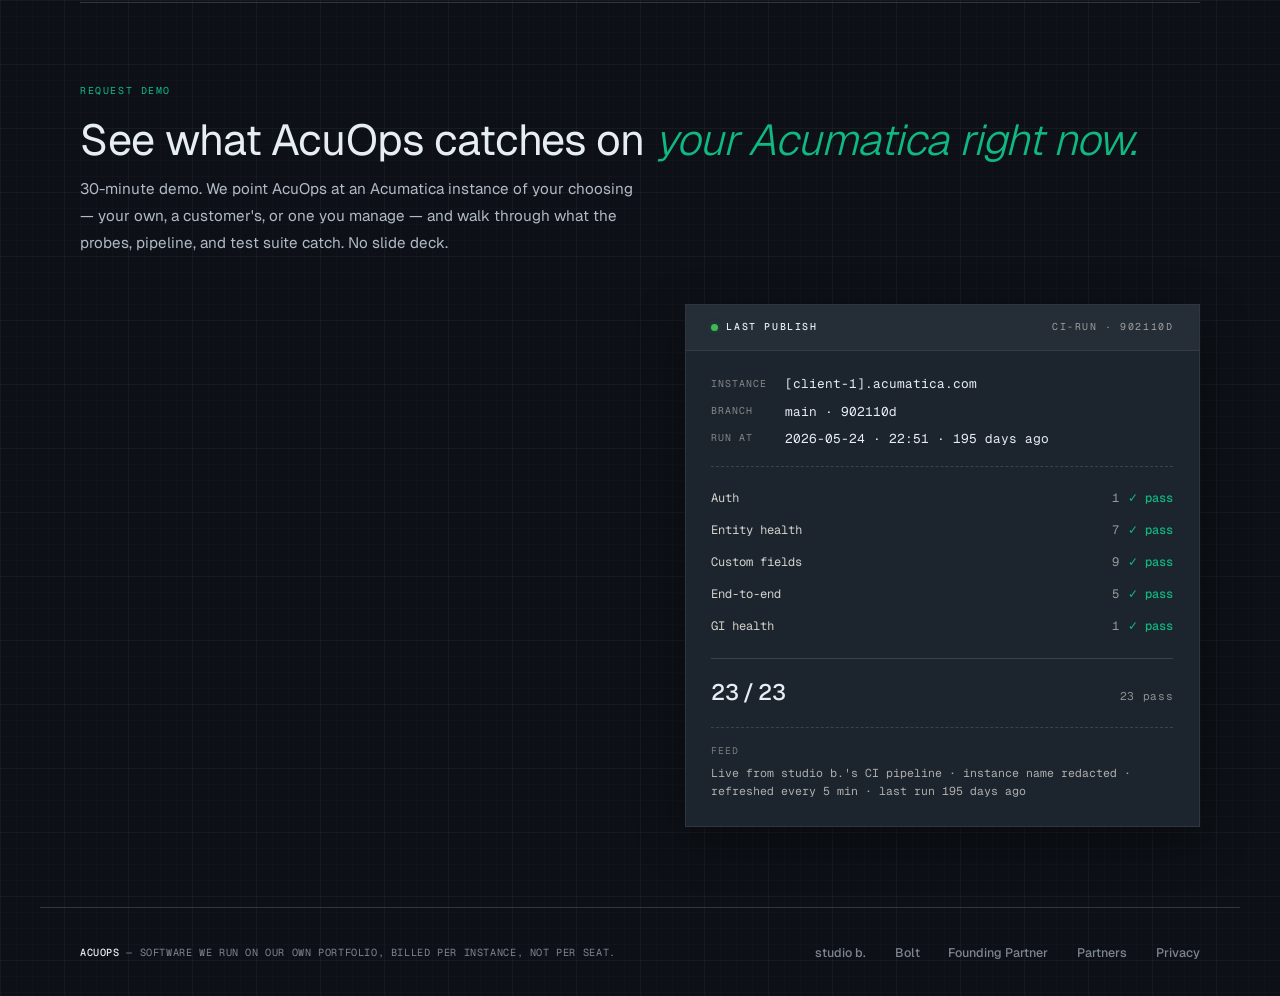
==== commit 709e547f: "feat(open-source): add interactive gi-lint form (Gate-1 demand experiment) Extends the existing #ope" ====
--- a/index.html
+++ b/index.html
@@ -1681,6 +1681,332 @@
   .oss-cell {
     transition: none;
   }
+}
+
+/* ── gi-lint form ─────────────────────────────────────────────────────────────
+ * Interactive GI-lint block inside #open-source.
+ * NEVER add validation/parsing logic here — server owns all logic.
+ * Scoped with gilint- prefix throughout.
+ * ────────────────────────────────────────────────────────────────────────── */
+
+.gilint-wrap {
+  margin-top: 2.75rem;
+  border-top: 1px solid var(--rule);
+  padding-top: 2.25rem;
+}
+
+.gilint-lead {
+  font-family: 'Geist Mono', monospace;
+  font-size: 0.78rem;
+  color: var(--text-secondary);
+  letter-spacing: 0.01em;
+  margin-bottom: 1.5rem;
+  max-width: 580px;
+  line-height: 1.7;
+}
+
+.gilint-lead strong {
+  color: var(--text);
+  font-weight: 500;
+}
+
+.gilint-form {
+  display: flex;
+  flex-direction: column;
+  gap: 1rem;
+  max-width: 720px;
+}
+
+.gilint-field {
+  display: flex;
+  flex-direction: column;
+  gap: 0.4rem;
+}
+
+.gilint-label {
+  font-family: 'Geist Mono', monospace;
+  font-size: 0.62rem;
+  font-weight: 500;
+  letter-spacing: 0.14em;
+  text-transform: uppercase;
+  color: var(--text-tertiary);
+}
+
+.gilint-label .gilint-optional {
+  color: var(--text-dim);
+  font-weight: 400;
+  letter-spacing: 0.08em;
+  margin-left: 0.5rem;
+  text-transform: none;
+}
+
+.gilint-textarea {
+  background: var(--console);
+  border: 1px solid var(--rule);
+  color: var(--text);
+  font-family: 'Geist Mono', monospace;
+  font-size: 0.78rem;
+  line-height: 1.65;
+  padding: 0.9rem 1.1rem;
+  resize: vertical;
+  min-height: 140px;
+  width: 100%;
+  border-radius: 0;
+  transition: border-color 150ms ease-out;
+  outline: none;
+  -webkit-font-smoothing: antialiased;
+}
+
+.gilint-textarea::placeholder {
+  color: var(--text-dim);
+}
+
+.gilint-textarea:focus {
+  border-color: var(--signal);
+}
+
+.gilint-email {
+  background: var(--console);
+  border: 1px solid var(--rule);
+  color: var(--text);
+  font-family: 'Geist Mono', monospace;
+  font-size: 0.78rem;
+  padding: 0.6rem 1.1rem;
+  width: 100%;
+  max-width: 340px;
+  border-radius: 0;
+  transition: border-color 150ms ease-out;
+  outline: none;
+  -webkit-font-smoothing: antialiased;
+}
+
+.gilint-email::placeholder {
+  color: var(--text-dim);
+}
+
+.gilint-email:focus {
+  border-color: var(--signal);
+}
+
+.gilint-submit {
+  align-self: flex-start;
+  background: var(--signal);
+  color: var(--bg);
+  border: none;
+  font-family: 'Geist Mono', monospace;
+  font-size: 0.74rem;
+  font-weight: 600;
+  letter-spacing: 0.1em;
+  text-transform: uppercase;
+  padding: 0.6rem 1.4rem;
+  cursor: pointer;
+  border-radius: 0;
+  transition: background 200ms ease-out, color 200ms ease-out, opacity 150ms ease-out;
+}
+
+.gilint-submit:hover:not(:disabled) {
+  background: var(--signal-hover);
+}
+
+.gilint-submit:disabled {
+  opacity: 0.38;
+  cursor: not-allowed;
+}
+
+.gilint-submit.gilint-loading {
+  opacity: 0.7;
+  cursor: wait;
+}
+
+.gilint-results {
+  margin-top: 1.5rem;
+  max-width: 720px;
+}
+
+/* Notice — shown for error responses (e.g. NO_GI_BLOCK) */
+.gilint-notice {
+  background: var(--surface);
+  border: 1px solid var(--rule);
+  border-left: 3px solid var(--text-tertiary);
+  font-family: 'Geist Mono', monospace;
+  font-size: 0.78rem;
+  color: var(--text-secondary);
+  padding: 0.85rem 1.1rem;
+  line-height: 1.65;
+}
+
+/* Findings list */
+.gilint-findings-list {
+  display: flex;
+  flex-direction: column;
+  gap: 0.75rem;
+}
+
+.gilint-finding {
+  background: var(--surface);
+  border: 1px solid var(--rule);
+  padding: 0.85rem 1.1rem;
+  display: grid;
+  grid-template-columns: max-content 1fr;
+  gap: 0.6rem 1rem;
+  align-items: baseline;
+}
+
+.gilint-badge {
+  font-family: 'Geist Mono', monospace;
+  font-size: 0.6rem;
+  font-weight: 600;
+  letter-spacing: 0.14em;
+  text-transform: uppercase;
+  padding: 0.2rem 0.45rem;
+  border-radius: 0;
+  white-space: nowrap;
+}
+
+.gilint-badge-error {
+  background: rgba(248, 81, 73, 0.15);
+  color: var(--alert);
+  border: 1px solid rgba(248, 81, 73, 0.3);
+}
+
+.gilint-badge-review {
+  background: rgba(16, 185, 129, 0.1);
+  color: var(--signal);
+  border: 1px solid var(--signal-dim);
+}
+
+.gilint-finding-body {
+  grid-column: 2 / -1;
+}
+
+.gilint-finding-msg {
+  font-family: 'Geist Mono', monospace;
+  font-size: 0.78rem;
+  color: var(--text-secondary);
+  line-height: 1.65;
+  white-space: pre-wrap;
+  word-break: break-word;
+}
+
+.gilint-rule-badge {
+  display: inline-block;
+  margin-top: 0.4rem;
+  font-family: 'Geist Mono', monospace;
+  font-size: 0.62rem;
+  font-weight: 500;
+  letter-spacing: 0.08em;
+  color: var(--text-tertiary);
+  background: var(--surface-2);
+  border: 1px solid var(--rule);
+  padding: 0.18rem 0.45rem;
+}
+
+/* Clean state */
+.gilint-clean {
+  background: var(--surface);
+  border: 1px solid var(--signal-dim);
+  border-left: 3px solid var(--signal);
+  font-family: 'Geist Mono', monospace;
+  font-size: 0.78rem;
+  color: var(--signal);
+  padding: 0.85rem 1.1rem;
+  display: flex;
+  align-items: center;
+  gap: 0.6rem;
+}
+
+.gilint-clean::before {
+  content: '[✓]';
+  font-weight: 600;
+}
+
+/* Upsell panel */
+.gilint-upsell {
+  margin-top: 1.25rem;
+  background: var(--surface-2);
+  border: 1px solid var(--rule);
+  border-top: 2px solid var(--signal);
+  padding: 1.25rem 1.4rem 1.1rem;
+}
+
+.gilint-upsell-label {
+  font-family: 'Geist Mono', monospace;
+  font-size: 0.6rem;
+  font-weight: 500;
+  letter-spacing: 0.16em;
+  text-transform: uppercase;
+  color: var(--text-tertiary);
+  margin-bottom: 0.65rem;
+}
+
+.gilint-upsell-text {
+  font-family: 'Geist', sans-serif;
+  font-size: 0.88rem;
+  color: var(--text-secondary);
+  line-height: 1.72;
+  margin-bottom: 1.1rem;
+  max-width: 560px;
+}
+
+.gilint-upsell-actions {
+  display: flex;
+  align-items: center;
+  flex-wrap: wrap;
+  gap: 1rem;
+}
+
+.gilint-upsell-cta {
+  background: var(--signal);
+  color: var(--bg);
+  border: none;
+  font-family: 'Geist Mono', monospace;
+  font-size: 0.74rem;
+  font-weight: 600;
+  letter-spacing: 0.1em;
+  text-transform: uppercase;
+  padding: 0.6rem 1.4rem;
+  cursor: pointer;
+  border-radius: 0;
+  text-decoration: none;
+  display: inline-block;
+  transition: background 200ms ease-out;
+}
+
+.gilint-upsell-cta:hover {
+  background: var(--signal-hover);
+}
+
+.gilint-upsell-secondary {
+  font-family: 'Geist Mono', monospace;
+  font-size: 0.72rem;
+  color: var(--text-tertiary);
+  letter-spacing: 0.04em;
+  text-decoration: none;
+  border-bottom: 1px solid var(--rule);
+  transition: color 200ms, border-color 200ms;
+}
+
+.gilint-upsell-secondary:hover {
+  color: var(--text);
+  border-bottom-color: var(--text);
+}
+
+@media (max-width: 640px) {
+  .gilint-textarea { min-height: 110px; }
+  .gilint-email { max-width: 100%; }
+  .gilint-finding {
+    grid-template-columns: 1fr;
+    gap: 0.4rem;
+  }
+  .gilint-finding-body { grid-column: 1 / -1; }
+}
+
+@media (prefers-reduced-motion: reduce) {
+  .gilint-submit,
+  .gilint-textarea,
+  .gilint-email,
+  .gilint-upsell-cta,
+  .gilint-upsell-secondary { transition: none; }
 }
 </style>
 </head>
@@ -1918,7 +2244,184 @@
       <span class="oss-cell-label">field</span><span class="oss-cell-dot"> · </span><span class="oss-cell-value">25 validators · 60+ failure modes encoded</span>
     </a>
   </div>
+
+  <!-- ── gi-lint interactive form ── -->
+  <div class="gilint-wrap">
+    <p class="gilint-lead">
+      <strong>Run it yourself.</strong>
+      Paste a <code>&lt;GenericInquiryScreen&gt;</code> block from your project.xml.
+      You get the same static checks the engine runs — free, in the browser, no account.
+    </p>
+
+    <form class="gilint-form" id="gilint-form" novalidate>
+      <div class="gilint-field">
+        <label class="gilint-label" for="gilint-xml">GI block</label>
+        <textarea
+          class="gilint-textarea"
+          id="gilint-xml"
+          name="project_xml"
+          rows="7"
+          placeholder="&lt;GenericInquiryScreen PrimaryScreenIDNew=&quot;GI000001&quot; …&gt;…&lt;/GenericInquiryScreen&gt;"
+          aria-required="true"
+          spellcheck="false"
+          autocomplete="off"
+        ></textarea>
+      </div>
+
+      <div class="gilint-field">
+        <label class="gilint-label" for="gilint-email">
+          Email
+          <span class="gilint-optional">— optional · helps us understand demand</span>
+        </label>
+        <input
+          class="gilint-email"
+          type="email"
+          id="gilint-email"
+          name="email"
+          placeholder="you@yourfirm.com"
+          autocomplete="email"
+        >
+      </div>
+
+      <button
+        class="gilint-submit"
+        type="submit"
+        id="gilint-submit"
+        disabled
+      >Lint my GI →</button>
+    </form>
+
+    <div
+      class="gilint-results"
+      id="gilint-results"
+      aria-live="polite"
+      aria-atomic="true"
+    ></div>
+  </div>
 </section>
+
+<script>
+/* ── gi-lint form — client-side submit handler ────────────────────────────
+ * Zero logic. Server owns all findings, severity, upsell text.
+ * Client responsibilities only: disable on empty, in-flight state, render
+ * exactly what the server returns, fire upsell-click on CTA tap.
+ * ──────────────────────────────────────────────────────────────────────── */
+(function () {
+  var GI_LINT_URL  = 'https://gi-lint-production.up.railway.app/api/v1/acuops/gi-lint';
+  var UPSELL_URL   = 'https://gi-lint-production.up.railway.app/api/v1/acuops/gi-lint/upsell-click';
+
+  var form    = document.getElementById('gilint-form');
+  var textarea = document.getElementById('gilint-xml');
+  var emailEl  = document.getElementById('gilint-email');
+  var submitEl = document.getElementById('gilint-submit');
+  var results  = document.getElementById('gilint-results');
+
+  /* Disable submit while textarea is empty */
+  textarea.addEventListener('input', function () {
+    submitEl.disabled = textarea.value.trim() === '';
+  });
+
+  function escHtml(str) {
+    return String(str)
+      .replace(/&/g, '&amp;')
+      .replace(/</g, '&lt;')
+      .replace(/>/g, '&gt;')
+      .replace(/"/g, '&quot;');
+  }
+
+  function renderResults(data) {
+    var html = '';
+
+    if (data.error === true) {
+      /* Error envelope from server — guidance notice, not a findings list */
+      html = '<div class="gilint-notice">' + escHtml(data.message) + '</div>';
+    } else {
+      /* Success — render findings */
+      var findings = Array.isArray(data.findings) ? data.findings : [];
+
+      if (findings.length === 0) {
+        html += '<div class="gilint-clean">clean — no static issues found</div>';
+      } else {
+        html += '<div class="gilint-findings-list">';
+        for (var i = 0; i < findings.length; i++) {
+          var f = findings[i];
+          var badgeClass = f.severity === 'error' ? 'gilint-badge-error' : 'gilint-badge-review';
+          html += '<div class="gilint-finding">';
+          html += '<span class="gilint-badge ' + badgeClass + '">' + escHtml(f.severity) + '</span>';
+          html += '<div class="gilint-finding-body">';
+          html += '<div class="gilint-finding-msg">' + escHtml(f.message) + '</div>';
+          if (f.rule_badge) {
+            html += '<span class="gilint-rule-badge">' + escHtml(f.rule_badge) + '</span>';
+          }
+          html += '</div>';
+          html += '</div>';
+        }
+        html += '</div>';
+      }
+
+      /* Upsell panel — always rendered on success, verbatim server text */
+      if (data.upsell) {
+        html += '<div class="gilint-upsell">';
+        html += '<div class="gilint-upsell-label">What static analysis can\'t see</div>';
+        html += '<p class="gilint-upsell-text">' + escHtml(data.upsell) + '</p>';
+        html += '<div class="gilint-upsell-actions">';
+        html += '<button class="gilint-upsell-cta" id="gilint-upsell-cta" type="button">See the live diagnosis &#8594;</button>';
+        html += '<a class="gilint-upsell-secondary" href="/founding-partners">Founding partner pricing</a>';
+        html += '</div>';
+        html += '</div>';
+      }
+    }
+
+    results.innerHTML = html;
+
+    /* Wire upsell-click: fire beacon + scroll to #demo */
+    var ctaBtn = document.getElementById('gilint-upsell-cta');
+    if (ctaBtn) {
+      ctaBtn.addEventListener('click', function () {
+        /* Fire beacon — best-effort, no await */
+        fetch(UPSELL_URL, { method: 'POST' }).catch(function () {});
+        var demo = document.getElementById('demo');
+        if (demo) { demo.scrollIntoView({ behavior: 'smooth' }); }
+      });
+    }
+  }
+
+  form.addEventListener('submit', function (e) {
+    e.preventDefault();
+
+    var xml = textarea.value.trim();
+    if (!xml) return;
+
+    /* In-flight state */
+    submitEl.classList.add('gilint-loading');
+    submitEl.disabled = true;
+    submitEl.textContent = 'Linting…';
+    results.innerHTML = '';
+
+    var payload = { project_xml: xml };
+    var email = emailEl.value.trim();
+    if (email) { payload.email = email; }
+
+    fetch(GI_LINT_URL, {
+      method: 'POST',
+      headers: { 'Content-Type': 'application/json' },
+      body: JSON.stringify(payload)
+    })
+      .then(function (res) { return res.json(); })
+      .then(function (data) {
+        renderResults(data);
+      })
+      .catch(function (err) {
+        results.innerHTML = '<div class="gilint-notice">Request failed — check your connection and try again.</div>';
+      })
+      .finally(function () {
+        submitEl.classList.remove('gilint-loading');
+        submitEl.disabled = textarea.value.trim() === '';
+        submitEl.textContent = 'Lint my GI →';
+      });
+  });
+})();
+</script>
 
 <div class="section-rule"><hr></div>
 
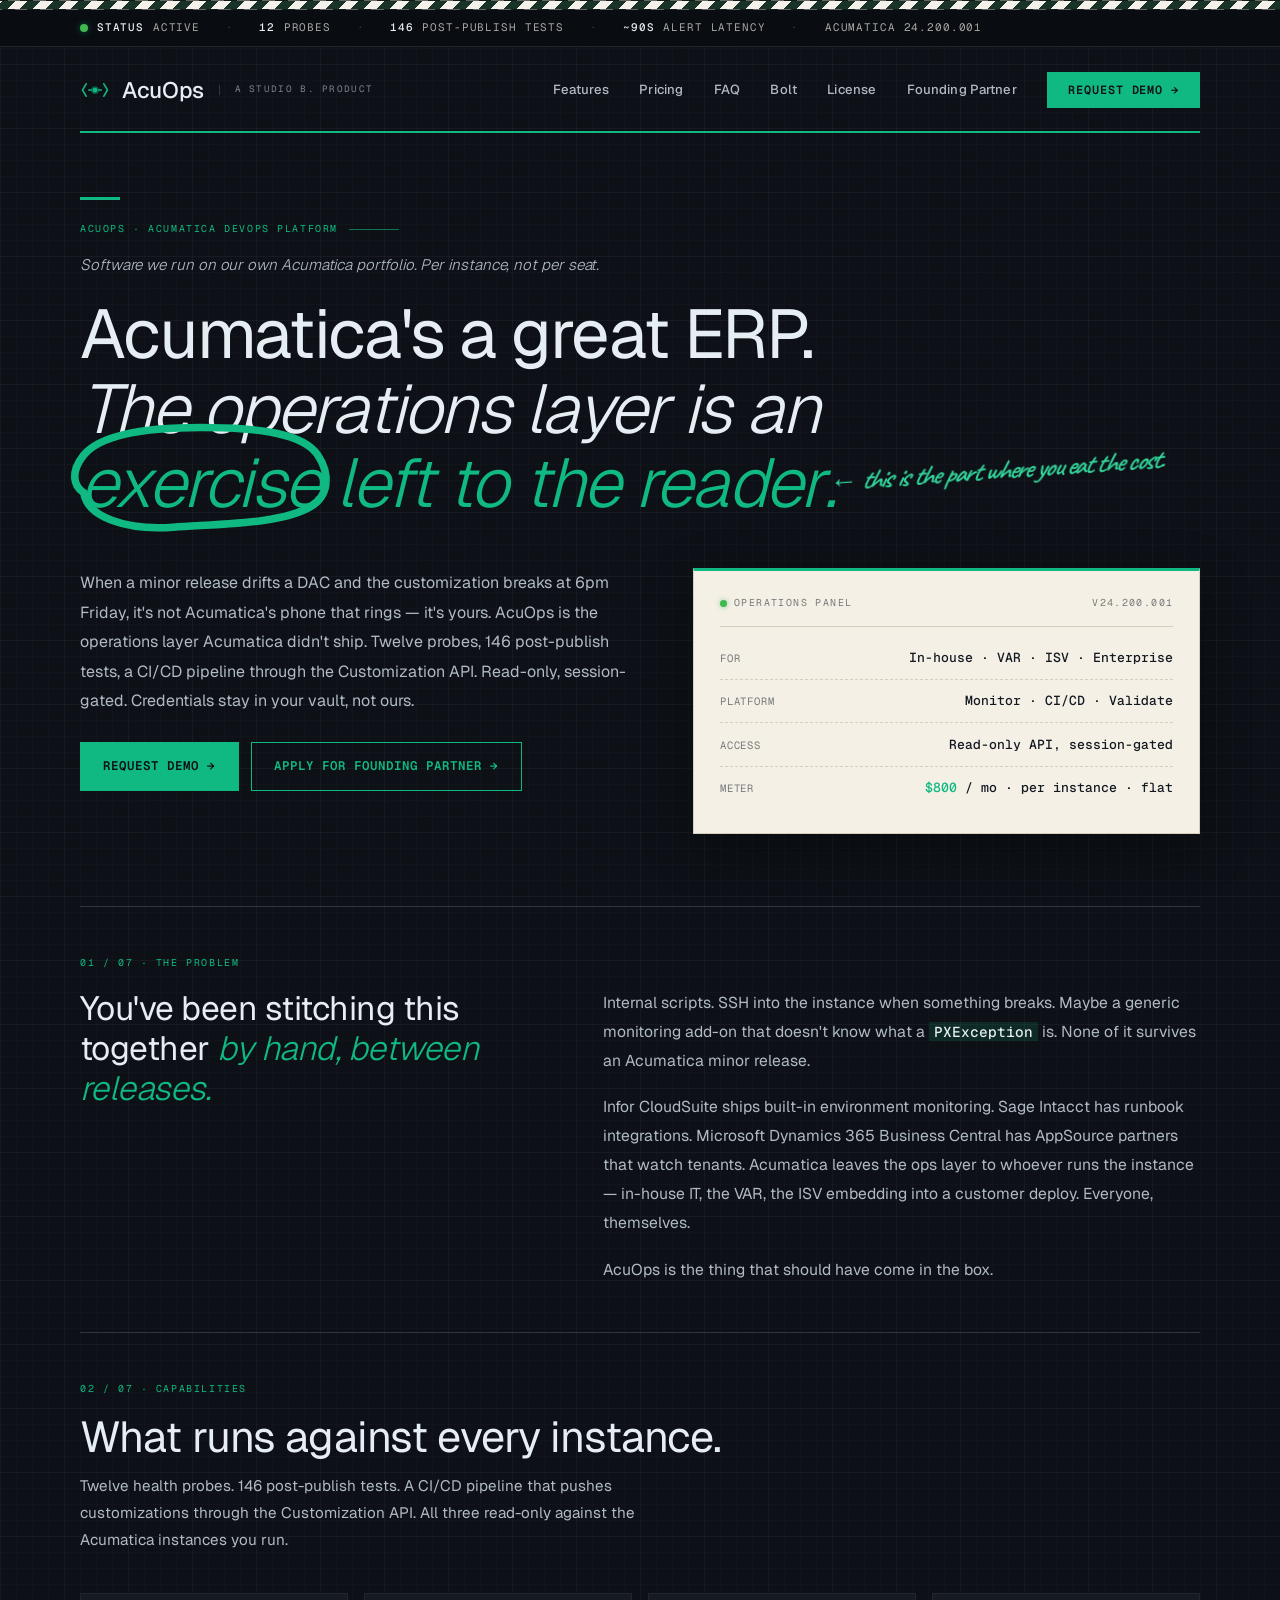
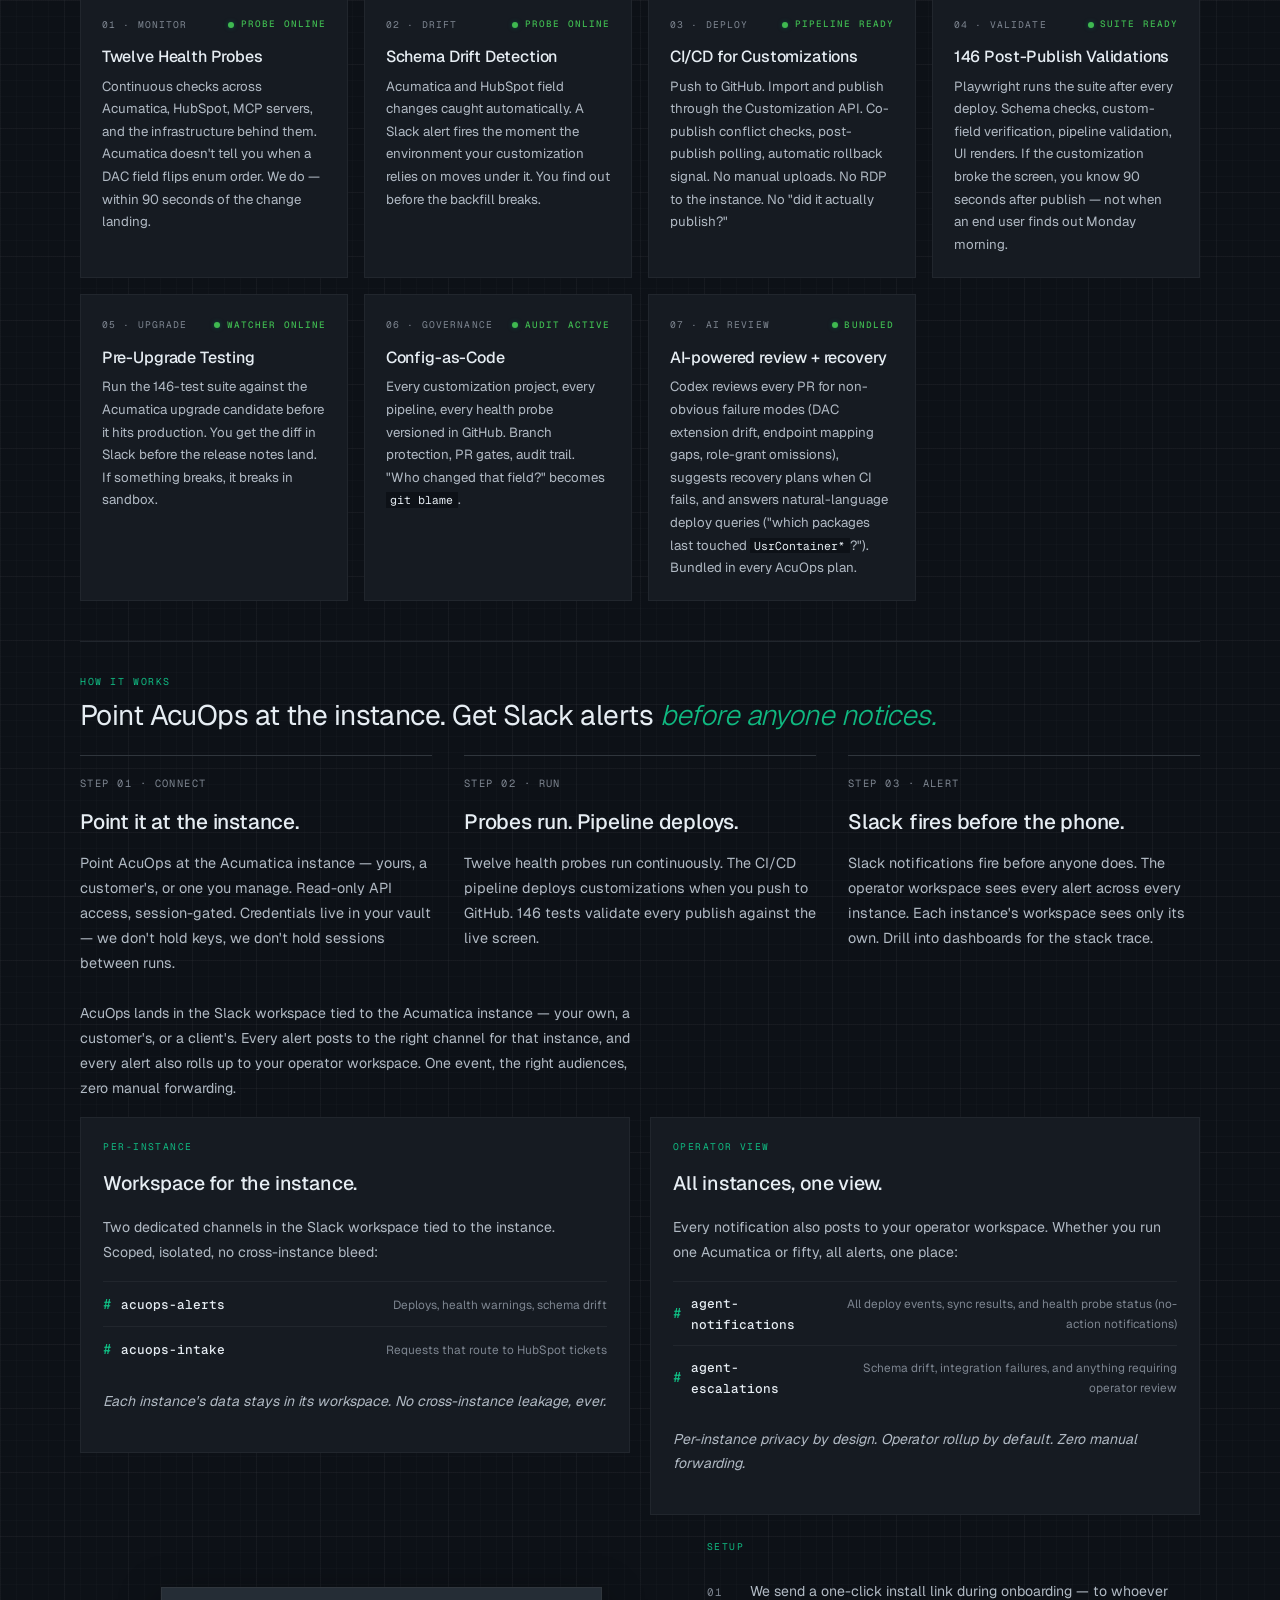
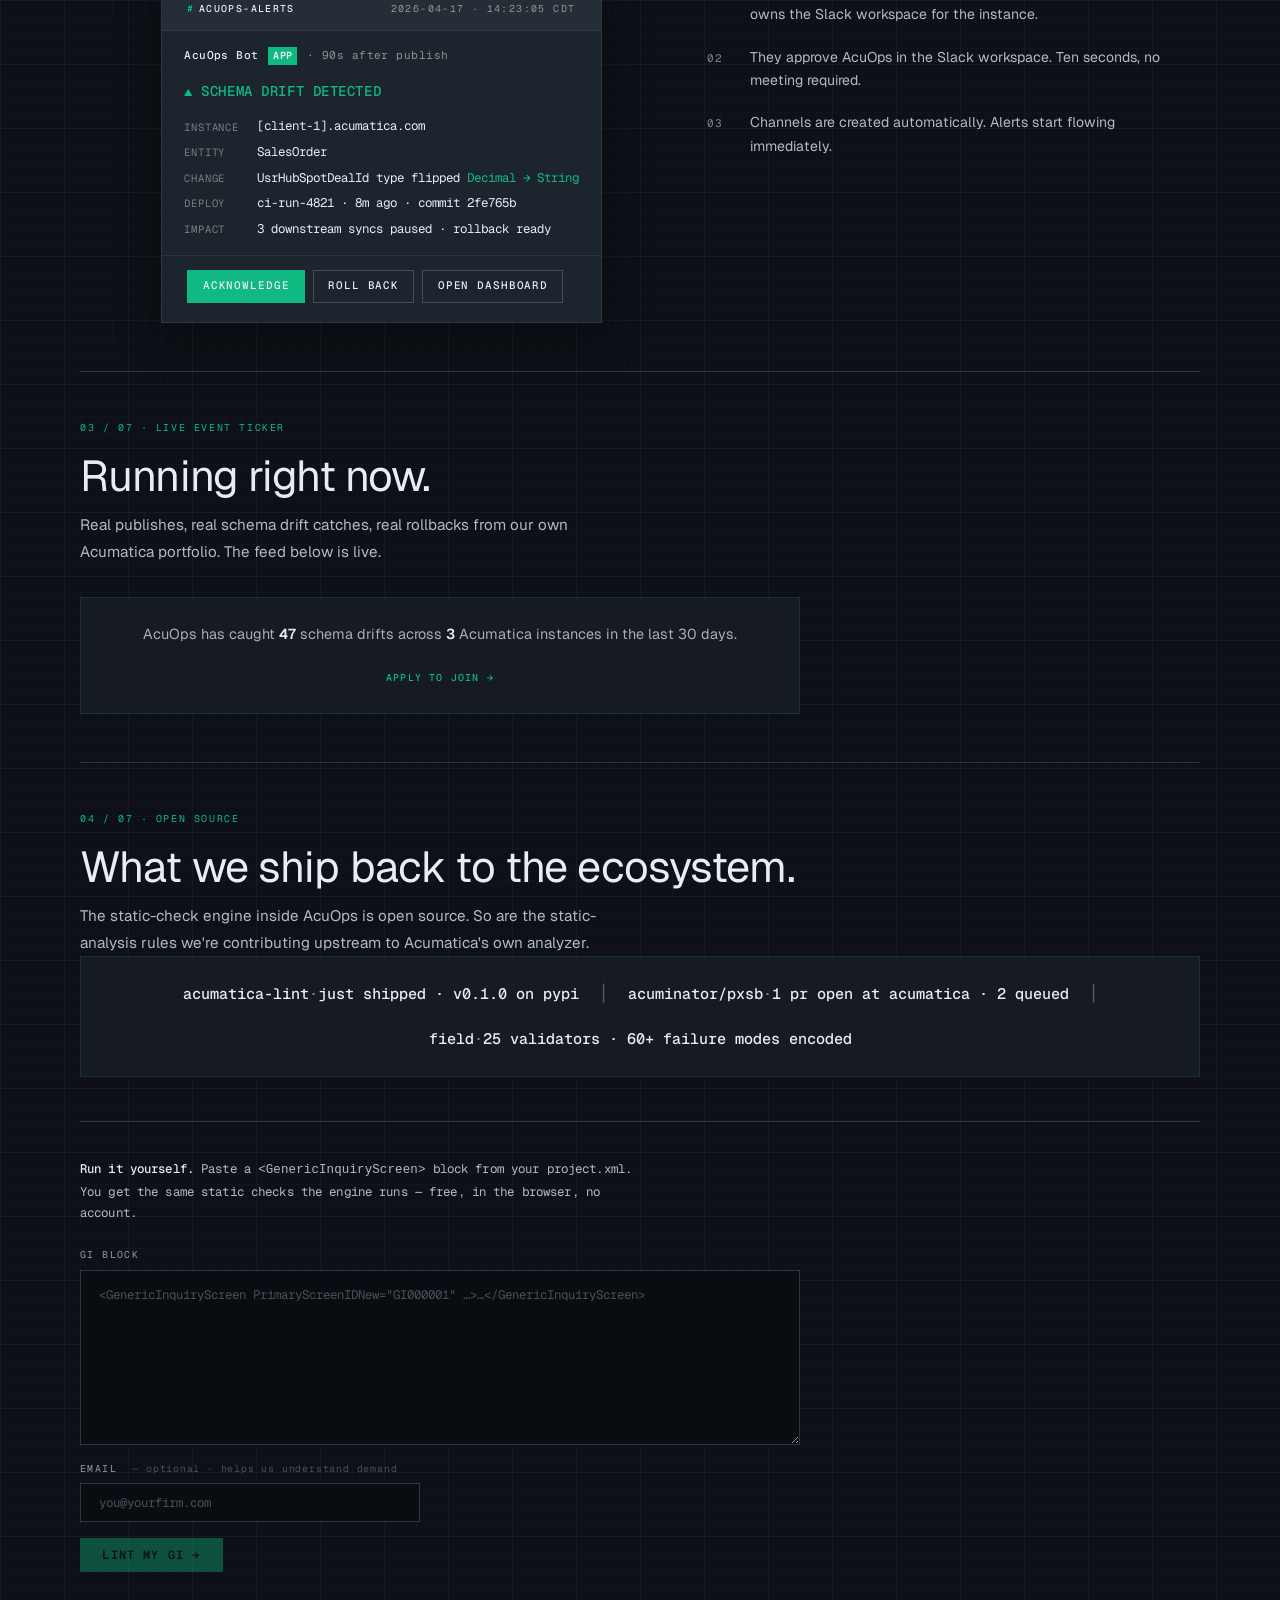
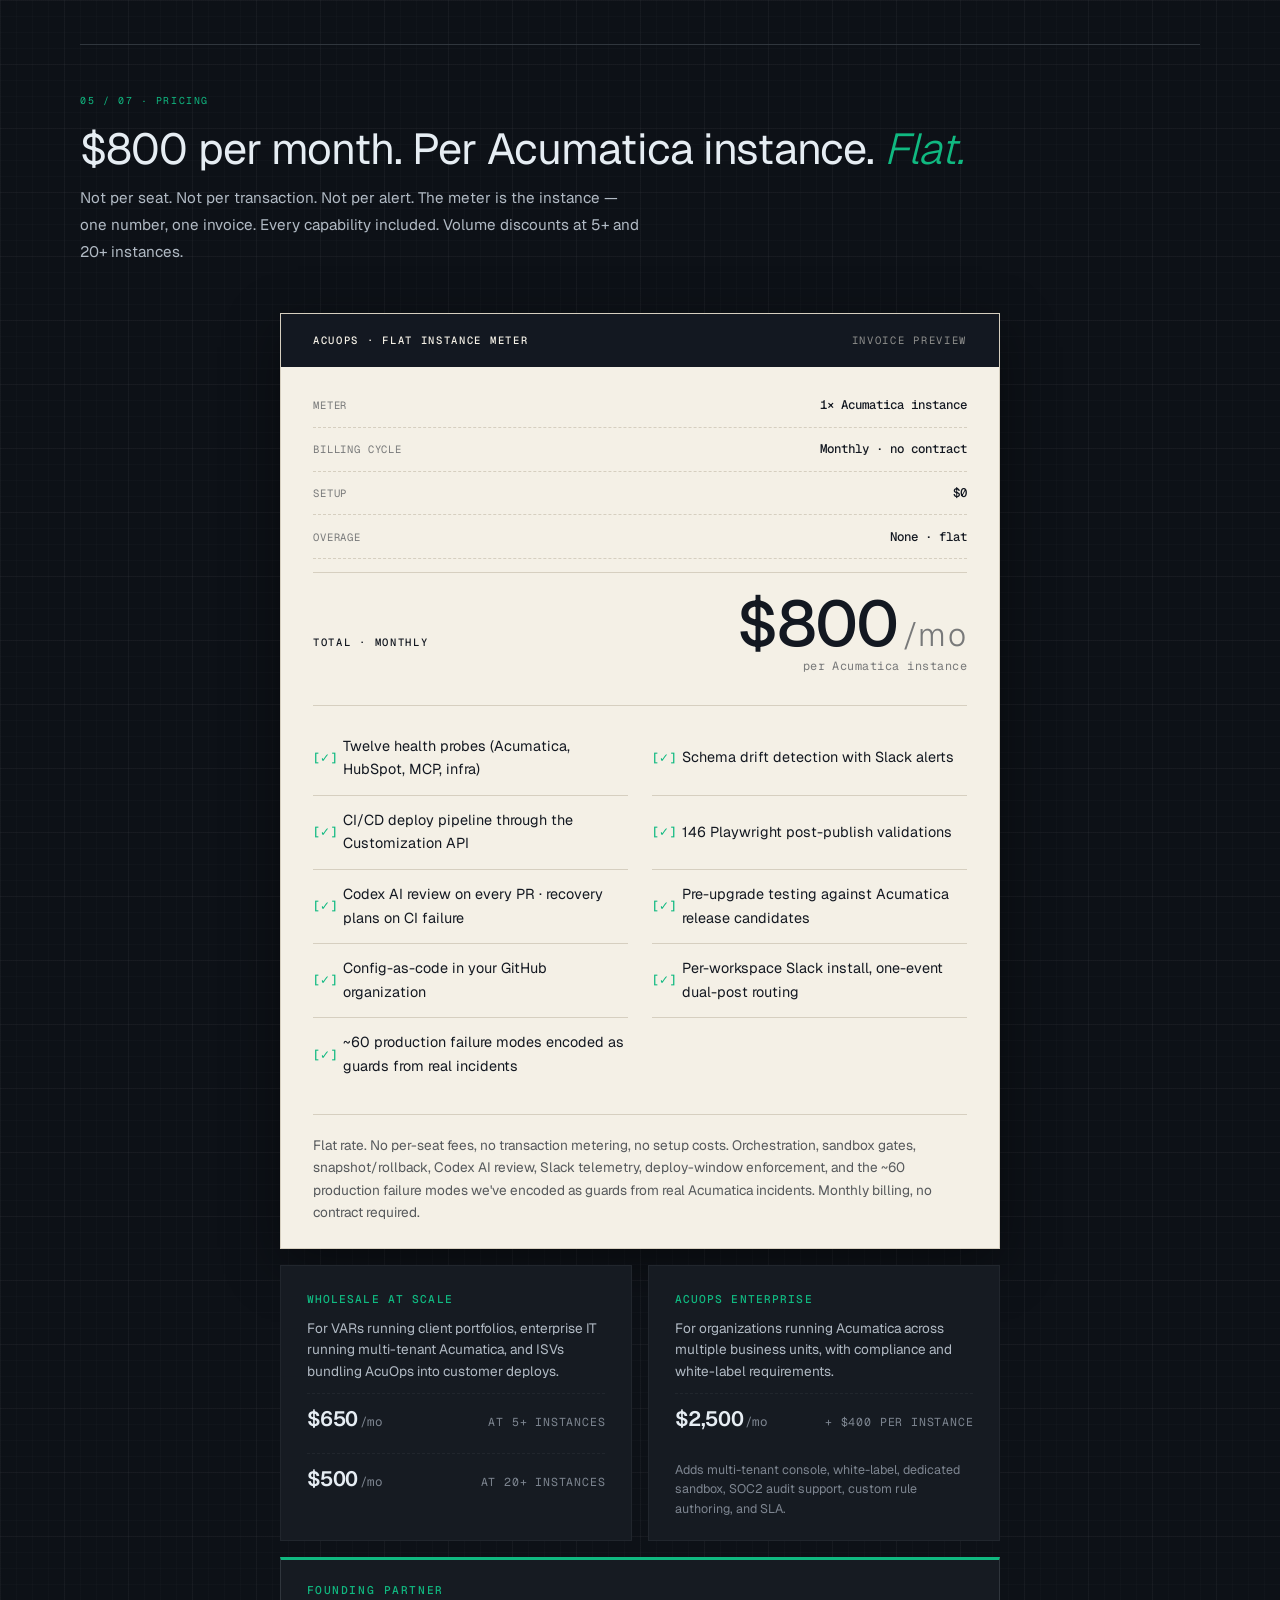
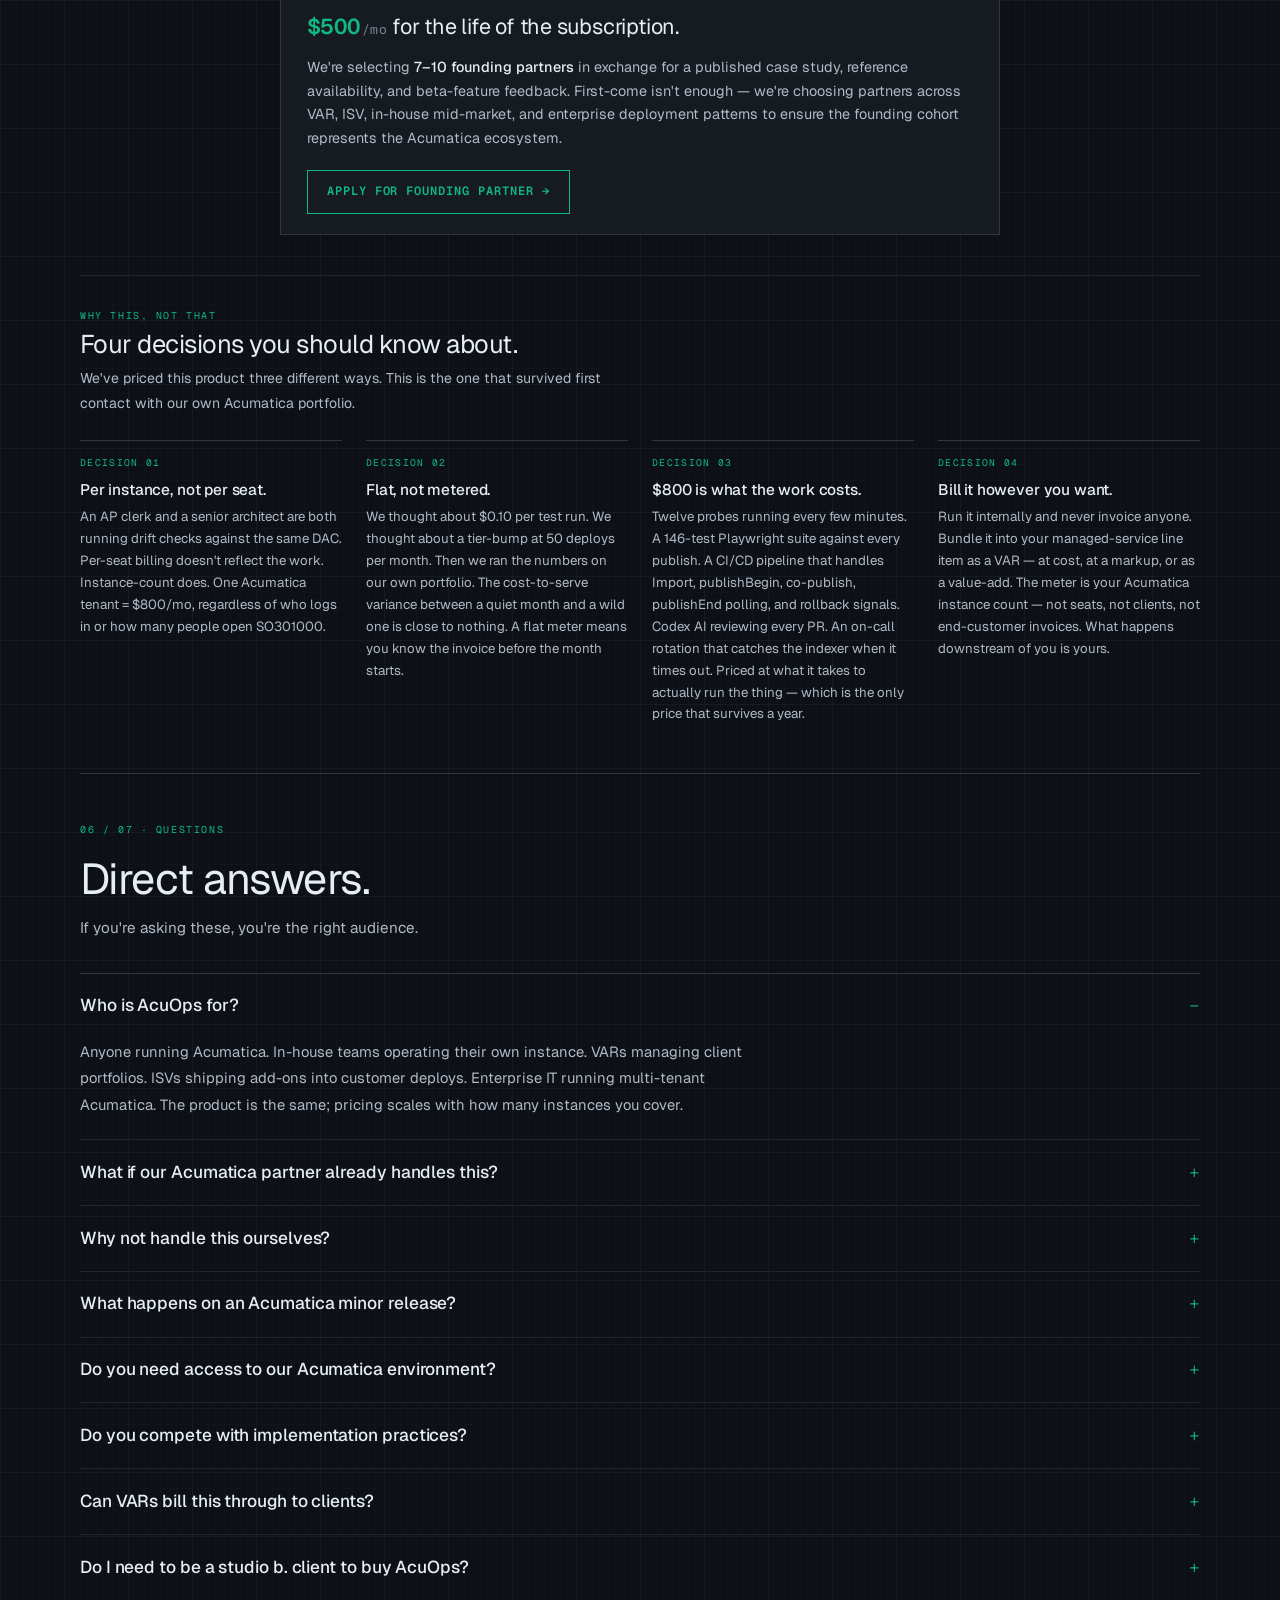
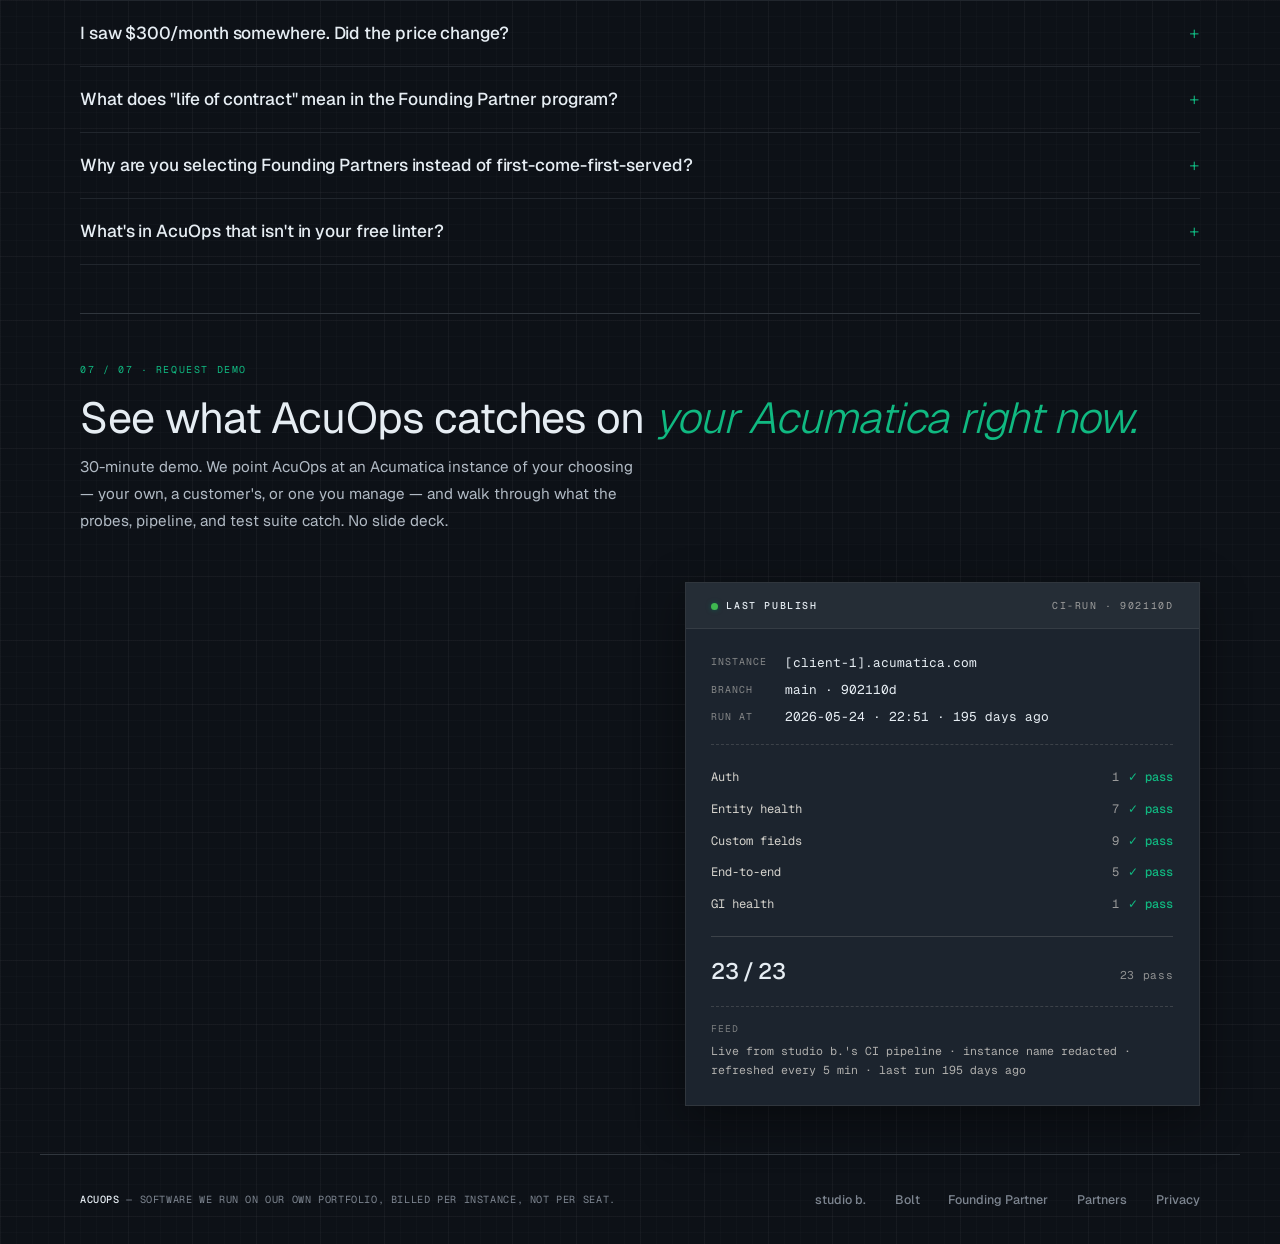
==== commit a1ef690f: "design: tighten acuops.com (15.7 → ~10.5 screens, no copy lost) Changes applied (A–F from spec): A. " ====
--- a/index.html
+++ b/index.html
@@ -463,7 +463,7 @@
 .section {
   max-width: 1200px;
   margin: 0 auto;
-  padding: 5rem 2.5rem;
+  padding: 3rem 2.5rem;
 }
 .section-rule {
   max-width: 1200px;
@@ -690,6 +690,72 @@
 .fade-in { opacity: 0; transform: translateY(24px); transition: opacity 0.8s cubic-bezier(0.16, 1, 0.3, 1), transform 0.8s cubic-bezier(0.16, 1, 0.3, 1); }
 .fade-in.visible { opacity: 1; transform: translateY(0); }
 
+/* ── Ticker: capped 3-event window with bottom fade ── */
+.ticker-events-window {
+  position: relative;
+  max-height: 320px;
+  overflow: hidden;
+}
+.ticker-events-window::after {
+  content: '';
+  position: absolute;
+  bottom: 0; left: 0; right: 0;
+  height: 80px;
+  background: linear-gradient(to bottom, transparent, var(--surface));
+  pointer-events: none;
+}
+
+/* ── FAQ accordion ── */
+.faq-list { margin-top: 2rem; border-top: 1px solid var(--rule); }
+details.faq-item {
+  border-bottom: 1px solid var(--rule-light);
+}
+details.faq-item summary {
+  list-style: none;
+  cursor: pointer;
+  padding: 1.3rem 0;
+  display: flex;
+  justify-content: space-between;
+  align-items: baseline;
+  gap: 1.5rem;
+}
+details.faq-item summary::-webkit-details-marker { display: none; }
+details.faq-item summary::after {
+  content: '+';
+  font-family: 'Geist Mono', monospace;
+  font-size: 1.1rem;
+  font-weight: 300;
+  color: var(--signal);
+  flex-shrink: 0;
+  transition: transform 0.2s;
+  line-height: 1;
+}
+details.faq-item[open] summary::after {
+  content: '−';
+}
+details.faq-item summary:hover .faq-q { color: var(--text); }
+.faq-answer-body {
+  padding: 0 0 1.3rem;
+  max-width: 680px;
+}
+
+/* ── 2-column pricing features list ── */
+.pricing-features {
+  display: grid;
+  grid-template-columns: 1fr 1fr;
+  gap: 0;
+  column-gap: 1.5rem;
+}
+.pricing-features li {
+  padding: 0.55rem 0;
+  font-size: 0.85rem;
+}
+
+@media (max-width: 900px) {
+  .features-grid { grid-template-columns: repeat(2, 1fr); }
+  .pricing-features { grid-template-columns: 1fr; }
+}
+
 /* ── Problem (two-column editorial) ── */
 .problem-grid {
   display: grid;
@@ -722,15 +788,15 @@
 /* ── Features: rack-style cards with status dots ── */
 .features-grid {
   display: grid;
-  grid-template-columns: repeat(3, 1fr);
-  gap: 1.2rem;
-  margin-top: 3rem;
+  grid-template-columns: repeat(4, 1fr);
+  gap: 1rem;
+  margin-top: 2.5rem;
 }
 .feature-card {
   background: var(--surface);
   border: 1px solid var(--rule-light);
   border-radius: 0;
-  padding: 1.9rem 1.7rem 1.7rem;
+  padding: 1.4rem 1.3rem 1.3rem;
   position: relative;
   overflow: hidden;
   transition: transform 0.35s cubic-bezier(0.16, 1, 0.3, 1), box-shadow 0.35s, border-color 0.35s;
@@ -788,14 +854,14 @@
 .feature-card h3 {
   font-family: 'Geist', sans-serif;
   font-weight: 500;
-  font-size: 1.18rem;
+  font-size: 1rem;
   letter-spacing: -0.01em;
   line-height: 1.25;
   color: var(--text);
-  margin-bottom: 0.75rem;
+  margin-bottom: 0.55rem;
 }
 .feature-card p {
-  font-size: 0.88rem;
+  font-size: 0.83rem;
   color: var(--text-secondary);
   line-height: 1.7;
 }
@@ -816,7 +882,7 @@
   gap: 2rem;
   margin-top: 3rem;
 }
-.step { padding: 1.8rem 0 0; border-top: 1px solid var(--rule); }
+.step { padding: 1.2rem 0 0; border-top: 1px solid var(--rule); }
 .step-number {
   font-family: 'Geist Mono', monospace;
   font-size: 0.65rem;
@@ -847,7 +913,7 @@
   background: var(--surface);
   border: 1px solid var(--rule-light);
   border-radius: 0;
-  padding: 2rem 1.7rem;
+  padding: 1.3rem 1.4rem;
 }
 .slack-panel-label {
   font-family: 'Geist Mono', monospace;
@@ -936,7 +1002,7 @@
   font-weight: 500;
   margin-right: 0.25rem;
 }
-.alert-sample-body { padding: 1.4rem 1.6rem; font-size: 0.82rem; line-height: 1.6; }
+.alert-sample-body { padding: 1rem 1.4rem; font-size: 0.82rem; line-height: 1.6; }
 .alert-sample-body .as-bot {
   display: flex;
   align-items: center;
@@ -1069,7 +1135,7 @@
   font-weight: 500;
 }
 .pricing-head .ph-meta { color: rgba(244, 240, 230, 0.55); font-weight: 400; }
-.pricing-body { padding: 2.5rem 2rem 2rem; }
+.pricing-body { padding: 1.75rem 2rem 1.5rem; }
 .pricing-row {
   display: flex;
   justify-content: space-between;
@@ -1092,9 +1158,9 @@
   display: flex;
   justify-content: space-between;
   align-items: baseline;
-  padding: 1.8rem 0 0.4rem;
+  padding: 1.2rem 0 0.3rem;
   border-top: 1px solid var(--rule);
-  margin-top: 1rem;
+  margin-top: 0.8rem;
 }
 .pricing-total-label {
   font-family: 'Geist Mono', monospace;
@@ -1129,7 +1195,7 @@
 }
 .pricing-features {
   list-style: none;
-  padding: 1.6rem 0 0;
+  padding: 1rem 0 0;
   margin: 0;
   border-top: 1px solid var(--printout-rule);
 }
@@ -1168,7 +1234,7 @@
    Audit H-2: split overstuffed pricing card into clearer decision paths. */
 .pricing-tiers-row {
   max-width: 720px;
-  margin: 1.5rem auto 0;
+  margin: 1rem auto 0;
   display: grid;
   grid-template-columns: 1fr 1fr;
   gap: 1rem;
@@ -1237,11 +1303,11 @@
    Green top border accent signals "this is the most strategic offer." */
 .pricing-founding-band {
   max-width: 720px;
-  margin: 2rem auto 0;
+  margin: 1rem auto 0;
   background: var(--surface);
   border: 1px solid var(--rule);
   border-top: 3px solid var(--signal);
-  padding: 1.8rem 2rem 1.6rem;
+  padding: 1.3rem 1.6rem 1.2rem;
 }
 .pricing-founding-band .pfb-eyebrow {
   font-family: 'Geist Mono', monospace;
@@ -1334,16 +1400,8 @@
 }
 .reason-item p { font-size: 0.92rem; color: var(--text-secondary); line-height: 1.82; }
 
-/* ── FAQ: editorial list ── */
-.faq-list { margin-top: 3rem; border-top: 1px solid var(--rule); }
-.faq-item {
-  padding: 1.8rem 0;
-  border-bottom: 1px solid var(--rule-light);
-  display: grid;
-  grid-template-columns: 1fr 1.6fr;
-  gap: 2.5rem;
-  align-items: baseline;
-}
+/* ── FAQ: accordion (details/summary) ── */
+/* .faq-list border-top set in new accordion block above */
 .faq-q {
   font-family: 'Geist', sans-serif;
   font-weight: 500;
@@ -1503,15 +1561,15 @@
 @media (max-width: 900px) {
   .hero-lower { grid-template-columns: 1fr; gap: 2.2rem; }
   .problem-grid { grid-template-columns: 1fr; gap: 2rem; }
-  .features-grid { grid-template-columns: 1fr; }
+  .features-grid { grid-template-columns: repeat(2, 1fr); }
   .steps { grid-template-columns: 1fr; gap: 1.4rem; }
   .slack-panels { grid-template-columns: 1fr; }
   .reasoning-grid { grid-template-columns: 1fr; }
-  .faq-item { grid-template-columns: 1fr; gap: 0.8rem; }
   .cta-grid { grid-template-columns: 1fr; gap: 2.5rem; }
   .slack-channel-desc { display: none; }
   .dispatch-inner { padding: 0.55rem 1.5rem; gap: 1rem; font-size: 0.62rem; }
   .dispatch-inner > span:nth-child(n+4) { display: none; }
+  .pricing-features { grid-template-columns: 1fr; }
 }
 
 @media (max-width: 640px) {
@@ -2118,7 +2176,7 @@
 
 <!-- ── Problem ── -->
 <section class="section fade-in">
-  <div class="section-eyebrow">01 / 09 · The problem</div>
+  <div class="section-eyebrow">01 / 07 · The problem</div>
   <div class="problem-grid">
     <!-- Problem title — paired -->
     <h2 class="problem-title">You've been stitching this together <em>by hand, between releases.</em></h2>
@@ -2133,9 +2191,9 @@
 
 <div class="section-rule"><hr></div>
 
-<!-- ── Features ── -->
+<!-- ── Features + How It Works (consolidated) ── -->
 <section class="section fade-in" id="features">
-  <div class="section-eyebrow">02 / 09 · Capabilities</div>
+  <div class="section-eyebrow">02 / 07 · Capabilities</div>
   <div class="section-title">What runs against every instance.</div>
   <!-- Capabilities intro — paired (one phrase differs) -->
   <p class="section-intro">Twelve health probes. 146 post-publish tests. A CI/CD pipeline that pushes customizations through the Customization API. All three read-only against the Acumatica instances you run.</p>
@@ -2206,13 +2264,125 @@
     </div>
 
   </div>
+
+  <!-- How it works + Slack — merged subsection -->
+  <div style="margin-top:2.5rem; padding-top:2rem; border-top:1px solid var(--rule-light);">
+    <div class="section-eyebrow" style="margin-bottom:0.5rem;">How it works</div>
+    <div class="section-title" style="font-size:clamp(1.4rem,2.2vw,1.9rem); margin-bottom:1.5rem;">Point AcuOps at the instance. Get Slack alerts <em>before anyone notices.</em></div>
+
+    <div class="steps" style="margin-top:0;">
+      <div class="step">
+        <div class="step-number">STEP 01 · Connect</div>
+        <h3>Point it at the instance.</h3>
+        <p>Point AcuOps at the Acumatica instance &mdash; yours, a customer's, or one you manage. Read-only API access, session-gated. Credentials live in your vault &mdash; we don't hold keys, we don't hold sessions between runs.</p>
+      </div>
+      <div class="step">
+        <div class="step-number">STEP 02 · Run</div>
+        <h3>Probes run. Pipeline deploys.</h3>
+        <p>Twelve health probes run continuously. The CI/CD pipeline deploys customizations when you push to GitHub. 146 tests validate every publish against the live screen.</p>
+      </div>
+      <div class="step">
+        <div class="step-number">STEP 03 · Alert</div>
+        <h3>Slack fires before the phone.</h3>
+        <p>Slack notifications fire before anyone does. The operator workspace sees every alert across every instance. Each instance's workspace sees only its own. Drill into dashboards for the stack trace.</p>
+      </div>
+    </div>
+
+    <!-- Slack channel layout — compact 2-col with alert sample inline -->
+    <p class="section-intro" style="margin:1.5rem 0 1rem; font-size:0.88rem;">AcuOps lands in the Slack workspace tied to the Acumatica instance &mdash; your own, a customer's, or a client's. Every alert posts to the right channel for that instance, and every alert also rolls up to your operator workspace. One event, the right audiences, zero manual forwarding.</p>
+    <div style="display:grid; grid-template-columns:1fr 1fr; gap:1.2rem; align-items:start;">
+      <div>
+        <div class="slack-panel" style="height:100%;">
+          <div class="slack-panel-label">Per-instance</div>
+          <h3>Workspace for the instance.</h3>
+          <p>Two dedicated channels in the Slack workspace tied to the instance. Scoped, isolated, no cross-instance bleed:</p>
+          <div class="slack-channel">
+            <span class="slack-channel-icon">#</span>
+            <span class="slack-channel-name">acuops-alerts</span>
+            <span class="slack-channel-desc">Deploys, health warnings, schema drift</span>
+          </div>
+          <div class="slack-channel">
+            <span class="slack-channel-icon">#</span>
+            <span class="slack-channel-name">acuops-intake</span>
+            <span class="slack-channel-desc">Requests that route to HubSpot tickets</span>
+          </div>
+          <p class="slack-footnote">Each instance's data stays in its workspace. No cross-instance leakage, ever.</p>
+        </div>
+      </div>
+      <div>
+        <div class="slack-panel" style="height:100%;">
+          <div class="slack-panel-label">Operator view</div>
+          <h3>All instances, one view.</h3>
+          <p>Every notification also posts to your operator workspace. Whether you run one Acumatica or fifty, all alerts, one place:</p>
+          <div class="slack-channel">
+            <span class="slack-channel-icon">#</span>
+            <span class="slack-channel-name">agent-notifications</span>
+            <span class="slack-channel-desc">All deploy events, sync results, and health probe status (no-action notifications)</span>
+          </div>
+          <div class="slack-channel">
+            <span class="slack-channel-icon">#</span>
+            <span class="slack-channel-name">agent-escalations</span>
+            <span class="slack-channel-desc">Schema drift, integration failures, and anything requiring operator review</span>
+          </div>
+          <p class="slack-footnote">Per-instance privacy by design. Operator rollup by default. Zero manual forwarding.</p>
+        </div>
+      </div>
+    </div>
+
+    <!-- Sample alert + setup steps side by side -->
+    <div style="margin-top:1.5rem; display:grid; grid-template-columns:1.1fr 0.9fr; gap:1.5rem; align-items:start;">
+      <div class="alert-sample" role="figure" aria-label="Sample Slack alert preview">
+        <div class="alert-sample-head">
+          <span class="as-channel">acuops-alerts</span>
+          <span>2026-04-17 · 14:23:05 CDT</span>
+        </div>
+        <div class="alert-sample-body">
+          <div class="as-bot">
+            <strong>AcuOps Bot</strong>
+            <span class="as-badge">APP</span>
+            <span>· 90s after publish</span>
+          </div>
+          <div class="as-title">SCHEMA DRIFT DETECTED</div>
+          <dl>
+            <dt>instance</dt><dd>[client-1].acumatica.com</dd>
+            <dt>entity</dt><dd>SalesOrder</dd>
+            <dt>change</dt><dd>UsrHubSpotDealId type flipped <em>Decimal &rarr; String</em></dd>
+            <dt>deploy</dt><dd>ci-run-4821 &middot; 8m ago &middot; commit 2fe765b</dd>
+            <dt>impact</dt><dd>3 downstream syncs paused &middot; rollback ready</dd>
+          </dl>
+        </div>
+        <div class="alert-sample-actions" aria-hidden="true">
+          <span class="as-action">Acknowledge</span>
+          <span class="as-action">Roll back</span>
+          <span class="as-action">Open dashboard</span>
+        </div>
+      </div>
+      <div class="slack-onboard" style="margin:0; border-top:none; padding-top:0;">
+        <div class="slack-panel-label">Setup</div>
+        <div>
+          <div class="slack-onboard-step">
+            <span class="slack-onboard-step-num">01</span>
+            <p>We send a one-click install link during onboarding &mdash; to whoever owns the Slack workspace for the instance.</p>
+          </div>
+          <div class="slack-onboard-step">
+            <span class="slack-onboard-step-num">02</span>
+            <p>They approve AcuOps in the Slack workspace. Ten seconds, no meeting required.</p>
+          </div>
+          <div class="slack-onboard-step">
+            <span class="slack-onboard-step-num">03</span>
+            <p>Channels are created automatically. Alerts start flowing immediately.</p>
+          </div>
+        </div>
+      </div>
+    </div>
+  </div>
 </section>
 
 <div class="section-rule"><hr></div>
 
 <!-- ── Live Event Ticker ── -->
 <section class="section fade-in" id="ticker">
-  <div class="section-eyebrow">03 / 09 · Live event ticker</div>
+  <div class="section-eyebrow">03 / 07 · Live event ticker</div>
   <div class="section-title">Running right now.</div>
   <p class="section-intro">Real publishes, real schema drift catches, real rollbacks from our own Acumatica portfolio. The feed below is live.</p>
   <div class="ticker-card" id="ticker-card" aria-live="polite" aria-label="Live event ticker">
@@ -2227,7 +2397,7 @@
 
 <!-- ── Open Source ── -->
 <section class="section fade-in" id="open-source">
-  <div class="section-eyebrow">04 / 09 · Open source</div>
+  <div class="section-eyebrow">04 / 07 · Open source</div>
   <div class="section-title">What we ship back to the ecosystem.</div>
   <p class="section-intro">The static-check engine inside AcuOps is open source. So are the static-analysis rules we're contributing upstream to Acumatica's own analyzer.</p>
 
@@ -2315,10 +2485,13 @@
   var emailEl  = document.getElementById('gilint-email');
   var submitEl = document.getElementById('gilint-submit');
   var results  = document.getElementById('gilint-results');
-
-  /* Disable submit while textarea is empty */
+  var loading  = false; /* true while a request is in flight */
+
+  /* Disable submit while textarea is empty OR a request is in flight */
   textarea.addEventListener('input', function () {
-    submitEl.disabled = textarea.value.trim() === '';
+    if (!loading) {
+      submitEl.disabled = textarea.value.trim() === '';
+    }
   });
 
   function escHtml(str) {
@@ -2393,6 +2566,7 @@
     if (!xml) return;
 
     /* In-flight state */
+    loading = true;
     submitEl.classList.add('gilint-loading');
     submitEl.disabled = true;
     submitEl.textContent = 'Linting…';
@@ -2415,6 +2589,7 @@
         results.innerHTML = '<div class="gilint-notice">Request failed — check your connection and try again.</div>';
       })
       .finally(function () {
+        loading = false;
         submitEl.classList.remove('gilint-loading');
         submitEl.disabled = textarea.value.trim() === '';
         submitEl.textContent = 'Lint my GI →';
@@ -2425,140 +2600,9 @@
 
 <div class="section-rule"><hr></div>
 
-<!-- ── How It Works ── -->
-<section class="section fade-in">
-  <div class="section-eyebrow">05 / 09 · How it works</div>
-  <!-- How it works title — paired -->
-  <div class="section-title">Point AcuOps at the instance.<br>Get Slack alerts <em>before anyone notices.</em></div>
-
-  <div class="steps">
-    <!-- Step 01 — paired -->
-    <div class="step">
-      <div class="step-number">STEP 01 · Connect</div>
-      <h3>Point it at the instance.</h3>
-      <p>Point AcuOps at the Acumatica instance &mdash; yours, a customer's, or one you manage. Read-only API access, session-gated. Credentials live in your vault &mdash; we don't hold keys, we don't hold sessions between runs.</p>
-    </div>
-    <!-- Step 02 — unchanged -->
-    <div class="step">
-      <div class="step-number">STEP 02 · Run</div>
-      <h3>Probes run. Pipeline deploys.</h3>
-      <p>Twelve health probes run continuously. The CI/CD pipeline deploys customizations when you push to GitHub. 146 tests validate every publish against the live screen.</p>
-    </div>
-    <!-- Step 03 — paired -->
-    <div class="step">
-      <div class="step-number">STEP 03 · Alert</div>
-      <h3>Slack fires before the phone.</h3>
-      <p>Slack notifications fire before anyone does. The operator workspace sees every alert across every instance. Each instance's workspace sees only its own. Drill into dashboards for the stack trace.</p>
-    </div>
-  </div>
-</section>
-
-<div class="section-rule"><hr></div>
-
-<!-- ── Slack Integration ── -->
-<section class="section fade-in">
-  <div class="section-eyebrow">06 / 09 · Slack integration</div>
-  <!-- Slack title — paired -->
-  <div class="section-title">Per-instance alerts.<br>Operator rollup. <em>No cross-instance noise.</em></div>
-  <!-- Slack intro — paired -->
-  <p class="section-intro">AcuOps lands in the Slack workspace tied to the Acumatica instance &mdash; your own, a customer's, or a client's. Every alert posts to the right channel for that instance, and every alert also rolls up to your operator workspace. One event, the right audiences, zero manual forwarding.</p>
-
-  <div class="slack-panels">
-
-    <!-- Left panel — paired labels, h3, body, footnote -->
-    <div class="slack-panel">
-      <div class="slack-panel-label">Per-instance</div>
-      <h3>Workspace for the instance.</h3>
-      <p>Two dedicated channels in the Slack workspace tied to the instance. Scoped, isolated, no cross-instance bleed:</p>
-      <div class="slack-channel">
-        <span class="slack-channel-icon">#</span>
-        <span class="slack-channel-name">acuops-alerts</span>
-        <span class="slack-channel-desc">Deploys, health warnings, schema drift</span>
-      </div>
-      <div class="slack-channel">
-        <span class="slack-channel-icon">#</span>
-        <span class="slack-channel-name">acuops-intake</span>
-        <span class="slack-channel-desc">Requests that route to HubSpot tickets</span>
-      </div>
-      <p class="slack-footnote">Each instance's data stays in its workspace. No cross-instance leakage, ever.</p>
-    </div>
-
-    <!-- Right panel — paired labels, h3, body, footnote -->
-    <div class="slack-panel">
-      <div class="slack-panel-label">Operator view</div>
-      <h3>All instances, one view.</h3>
-      <p>Every notification also posts to your operator workspace. Whether you run one Acumatica or fifty, all alerts, one place:</p>
-      <div class="slack-channel">
-        <span class="slack-channel-icon">#</span>
-        <span class="slack-channel-name">agent-notifications</span>
-        <span class="slack-channel-desc">All deploy events, sync results, and health probe status (no-action notifications)</span>
-      </div>
-      <div class="slack-channel">
-        <span class="slack-channel-icon">#</span>
-        <span class="slack-channel-name">agent-escalations</span>
-        <span class="slack-channel-desc">Schema drift, integration failures, and anything requiring operator review</span>
-      </div>
-      <p class="slack-footnote">Per-instance privacy by design. Operator rollup by default. Zero manual forwarding.</p>
-    </div>
-
-  </div>
-
-  <!-- Sample alert: spec-sheet moment showing what an AcuOps alert actually looks like.
-       role="figure" (not "img") so screen readers can still surface the sample buttons
-       as part of the figure's narrative; buttons rendered as <span> since they're
-       presentational, not interactive. -->
-  <div class="alert-sample" role="figure" aria-label="Sample Slack alert preview">
-    <div class="alert-sample-head">
-      <span class="as-channel">acuops-alerts</span>
-      <span>2026-04-17 · 14:23:05 CDT</span>
-    </div>
-    <div class="alert-sample-body">
-      <div class="as-bot">
-        <strong>AcuOps Bot</strong>
-        <span class="as-badge">APP</span>
-        <span>· 90s after publish</span>
-      </div>
-      <div class="as-title">SCHEMA DRIFT DETECTED</div>
-      <dl>
-        <dt>instance</dt><dd>[client-1].acumatica.com</dd>
-        <dt>entity</dt><dd>SalesOrder</dd>
-        <dt>change</dt><dd>UsrHubSpotDealId type flipped <em>Decimal &rarr; String</em></dd>
-        <dt>deploy</dt><dd>ci-run-4821 &middot; 8m ago &middot; commit 2fe765b</dd>
-        <dt>impact</dt><dd>3 downstream syncs paused &middot; rollback ready</dd>
-      </dl>
-    </div>
-    <div class="alert-sample-actions" aria-hidden="true">
-      <span class="as-action">Acknowledge</span>
-      <span class="as-action">Roll back</span>
-      <span class="as-action">Open dashboard</span>
-    </div>
-  </div>
-
-  <!-- Setup steps — paired -->
-  <div class="slack-onboard">
-    <div class="slack-panel-label">Setup</div>
-    <div>
-      <div class="slack-onboard-step">
-        <span class="slack-onboard-step-num">01</span>
-        <p>We send a one-click install link during onboarding &mdash; to whoever owns the Slack workspace for the instance.</p>
-      </div>
-      <div class="slack-onboard-step">
-        <span class="slack-onboard-step-num">02</span>
-        <p>They approve AcuOps in the Slack workspace. Ten seconds, no meeting required.</p>
-      </div>
-      <div class="slack-onboard-step">
-        <span class="slack-onboard-step-num">03</span>
-        <p>Channels are created automatically. Alerts start flowing immediately.</p>
-      </div>
-    </div>
-  </div>
-</section>
-
-<div class="section-rule"><hr></div>
-
 <!-- ── Pricing (receipt styling) ── -->
 <section class="section fade-in" id="pricing">
-  <div class="section-eyebrow">07 / 09 · Pricing</div>
+  <div class="section-eyebrow">05 / 07 · Pricing</div>
   <div class="section-title">$800 per month. Per Acumatica instance. <em>Flat.</em></div>
   <!-- Pricing intro — paired (volume line hidden on in-house) -->
   <p class="section-intro">Not per seat. Not per transaction. Not per alert. The meter is the instance — one number, one invoice. Every capability included. Volume discounts at 5+ and 20+ instances.</p>
@@ -2638,45 +2682,34 @@
     <p class="pfb-body">We're selecting <strong>7&ndash;10 founding partners</strong> in exchange for a published case study, reference availability, and beta-feature feedback. First-come isn't enough &mdash; we're choosing partners across VAR, ISV, in-house mid-market, and enterprise deployment patterns to ensure the founding cohort represents the Acumatica ecosystem.</p>
     <a href="/founding-partners" class="pfb-cta">Apply for Founding Partner &rarr;</a>
   </aside>
-</section>
-
-<div class="section-rule"><hr></div>
-
-<!-- ── Reasoning ── -->
-<section class="section fade-in">
-  <div class="section-eyebrow">08 / 09 · Why this, not that</div>
-  <div class="section-title">Four decisions you should know about.</div>
-  <!-- Reasoning intro — paired -->
-  <p class="section-intro">We've priced this product three different ways. This is the one that survived first contact with our own Acumatica portfolio.</p>
-
-  <div class="reasoning-grid">
-    <!-- Decision 01 — paired -->
-    <div class="reason-item">
-      <div class="r-num">Decision 01</div>
-      <h3>Per instance, not per seat.</h3>
-      <p>An AP clerk and a senior architect are both running drift checks against the same DAC. Per-seat billing doesn't reflect the work. Instance-count does. One Acumatica tenant = $800/mo, regardless of who logs in or how many people open SO301000.</p>
-    </div>
-    <!-- Decision 02 — paired -->
-    <div class="reason-item">
-      <div class="r-num">Decision 02</div>
-      <h3>Flat, not metered.</h3>
-      <p>We thought about $0.10 per test run. We thought about a tier-bump at 50 deploys per month. Then we ran the numbers on our own portfolio. The cost-to-serve variance between a quiet month and a wild one is close to nothing. A flat meter means you know the invoice before the month starts.</p>
-    </div>
-    <!-- Decision 03 — paired -->
-    <div class="reason-item">
-      <div class="r-num">Decision 03</div>
-      <h3>
-        $800 is what the work costs.
-      </h3>
-      <p>Twelve probes running every few minutes. A 146-test Playwright suite against every publish. A CI/CD pipeline that handles Import, publishBegin, co-publish, publishEnd polling, and rollback signals. Codex AI reviewing every PR. An on-call rotation that catches the indexer when it times out. Priced at what it takes to actually run the thing — which is the only price that survives a year.</p>
-    </div>
-    <!-- Decision 04 — paired -->
-    <div class="reason-item">
-      <div class="r-num">Decision 04</div>
-      <h3>
-        Bill it however you want.
-      </h3>
-      <p>Run it internally and never invoice anyone. Bundle it into your managed-service line item as a VAR &mdash; at cost, at a markup, or as a value-add. The meter is your Acumatica instance count &mdash; not seats, not clients, not end-customer invoices. What happens downstream of you is yours.</p>
+
+  <!-- Pricing rationale — merged from prior "Why this, not that" section -->
+  <div style="margin-top:2.5rem; padding-top:2rem; border-top:1px solid var(--rule-light);">
+    <div class="section-eyebrow" style="margin-bottom:0.4rem;">Why this, not that</div>
+    <div class="section-title" style="font-size:clamp(1.3rem,2vw,1.75rem); margin-bottom:0.4rem;">Four decisions you should know about.</div>
+    <p class="section-intro" style="margin-bottom:1.5rem; font-size:0.88rem;">We've priced this product three different ways. This is the one that survived first contact with our own Acumatica portfolio.</p>
+
+    <div style="display:grid; grid-template-columns:repeat(4,1fr); gap:1rem 1.5rem; margin-top:0;">
+      <div class="reason-item" style="padding-top:0.9rem;">
+        <div class="r-num">Decision 01</div>
+        <h3 style="font-size:0.96rem; margin-bottom:0.4rem;">Per instance, not per seat.</h3>
+        <p style="font-size:0.83rem; line-height:1.65;">An AP clerk and a senior architect are both running drift checks against the same DAC. Per-seat billing doesn't reflect the work. Instance-count does. One Acumatica tenant = $800/mo, regardless of who logs in or how many people open SO301000.</p>
+      </div>
+      <div class="reason-item" style="padding-top:0.9rem;">
+        <div class="r-num">Decision 02</div>
+        <h3 style="font-size:0.96rem; margin-bottom:0.4rem;">Flat, not metered.</h3>
+        <p style="font-size:0.83rem; line-height:1.65;">We thought about $0.10 per test run. We thought about a tier-bump at 50 deploys per month. Then we ran the numbers on our own portfolio. The cost-to-serve variance between a quiet month and a wild one is close to nothing. A flat meter means you know the invoice before the month starts.</p>
+      </div>
+      <div class="reason-item" style="padding-top:0.9rem;">
+        <div class="r-num">Decision 03</div>
+        <h3 style="font-size:0.96rem; margin-bottom:0.4rem;">$800 is what the work costs.</h3>
+        <p style="font-size:0.83rem; line-height:1.65;">Twelve probes running every few minutes. A 146-test Playwright suite against every publish. A CI/CD pipeline that handles Import, publishBegin, co-publish, publishEnd polling, and rollback signals. Codex AI reviewing every PR. An on-call rotation that catches the indexer when it times out. Priced at what it takes to actually run the thing — which is the only price that survives a year.</p>
+      </div>
+      <div class="reason-item" style="padding-top:0.9rem;">
+        <div class="r-num">Decision 04</div>
+        <h3 style="font-size:0.96rem; margin-bottom:0.4rem;">Bill it however you want.</h3>
+        <p style="font-size:0.83rem; line-height:1.65;">Run it internally and never invoice anyone. Bundle it into your managed-service line item as a VAR &mdash; at cost, at a markup, or as a value-add. The meter is your Acumatica instance count &mdash; not seats, not clients, not end-customer invoices. What happens downstream of you is yours.</p>
+      </div>
     </div>
   </div>
 </section>
@@ -2685,72 +2718,72 @@
 
 <!-- ── FAQ ── -->
 <section class="section fade-in" id="faq">
-  <div class="section-eyebrow">09 / 09 · Questions</div>
+  <div class="section-eyebrow">06 / 07 · Questions</div>
   <div class="section-title">Direct answers.</div>
   <p class="section-intro">If you're asking these, you're the right audience.</p>
 
   <!-- Reseller FAQ — visible variant. Universal questions covering in-house, VAR, ISV, enterprise. -->
   <div class="faq-list">
 
-    <div class="faq-item">
-      <div class="faq-q">Who is AcuOps for?</div>
-      <div class="faq-a">Anyone running Acumatica. In-house teams operating their own instance. VARs managing client portfolios. ISVs shipping add-ons into customer deploys. Enterprise IT running multi-tenant Acumatica. The product is the same; pricing scales with how many instances you cover.</div>
-    </div>
-
-    <div class="faq-item">
-      <div class="faq-q">What if our Acumatica partner already handles this?</div>
-      <div class="faq-a">AcuOps supplements rather than replaces. Your VAR keeps doing the implementation and customization work; AcuOps gives both you and them visibility into the production environment without waiting on a project to open. If you ARE the VAR, AcuOps is what gives your team the ops layer to manage the customizations you've already shipped.</div>
-    </div>
-
-    <div class="faq-item">
-      <div class="faq-q">Why not handle this ourselves?</div>
-      <div class="faq-a">You can. At $175 per hour, $800 is 4.6 hours of senior time per month. A 146-test Playwright suite against the Customization API takes weeks to build and someone to maintain &mdash; before the CI/CD pipeline, snapshot/rollback, and Codex AI review. AcuOps brings all of it on day one, whether or not your team has the capacity.</div>
-    </div>
-
-    <div class="faq-item">
-      <div class="faq-q">What happens on an Acumatica minor release?</div>
-      <div class="faq-a">We run the 146-test suite against the upgrade candidate before it hits production. You get the diff in Slack before the release notes land. If something breaks, it breaks in sandbox &mdash; not in front of an AP manager on Tuesday morning.</div>
-    </div>
-
-    <div class="faq-item">
-      <div class="faq-q">Do you need access to our Acumatica environment?</div>
-      <div class="faq-a">Read-only API, session-gated. Credentials stay in your vault, not ours. We don't hold API keys. We don't hold sessions between runs. Every probe is logged. If you want to revoke access, revoke the API user &mdash; there's nothing else to clean up.</div>
-    </div>
-
-    <div class="faq-item">
-      <div class="faq-q">Do you compete with implementation practices?</div>
-      <div class="faq-a">No. We don't take Acumatica implementation work. Per-instance flat pricing means we have zero incentive to push hours anyone's way. VARs keep the implementation margin; in-house teams keep the in-house knowledge; we take the ops layer nobody wanted to own.</div>
-    </div>
-
-    <div class="faq-item">
-      <div class="faq-q">Can VARs bill this through to clients?</div>
-      <div class="faq-a">Yes. Or keep it internal. The meter is your Acumatica instance count &mdash; not seats, not clients, not end-customer invoices. VARs running portfolios get wholesale tiers ($650/mo at 5+, $500/mo at 20+); how you bill downstream is yours.</div>
-    </div>
-
-    <div class="faq-item">
-      <div class="faq-q">Do I need to be a studio b. client to buy AcuOps?</div>
-      <div class="faq-a">No. AcuOps is sold on its own. No bundled services, no studio b. retainer required. If you later want fractional CTO work or an Acumatica roadmap engagement, that's a separate conversation &mdash; and not one the AcuOps meter pays for.</div>
-    </div>
-
-    <div class="faq-item">
-      <div class="faq-q">I saw $300/month somewhere. Did the price change?</div>
-      <div class="faq-a">Yes. AcuOps launched at $300 while we validated the product on Studio B's own Acumatica portfolio. New customers join at $800/month. If you were quoted $300 in a prior conversation, you're eligible for the Founding Partner program at $500/month locked for life &mdash; <a href="/founding-partners">apply here</a> or reply to your prior thread and we'll route you in.</div>
-    </div>
-
-    <div class="faq-item">
-      <div class="faq-q">What does "life of contract" mean in the Founding Partner program?</div>
-      <div class="faq-a">$500/month holds as long as your subscription is continuous and uninterrupted, through Acumatica version upgrades, AcuOps feature additions, and product evolution. Pricing resets only on cancellation+restart, acquisition of your company by a buyer that wants to renegotiate, or sale of AcuOps to a new owner.</div>
-    </div>
-
-    <div class="faq-item">
-      <div class="faq-q">Why are you selecting Founding Partners instead of first-come-first-served?</div>
-      <div class="faq-a">The founding cohort becomes our public reference pool. We need deployment-pattern diversity (VAR, ISV, in-house mid-market, enterprise) so that every future prospect can talk to a Founding Partner who runs an Acumatica deployment that looks like theirs.</div>
-    </div>
-
-    <div class="faq-item">
-      <div class="faq-q">What's in AcuOps that isn't in your free linter?</div>
-      <div class="faq-a">The free linter (<code>acumatica-lint</code> on PyPI &mdash; <code>pip install acumatica-lint</code>) is the deterministic check engine that you run locally or in your own CI. AcuOps adds: continuous gating on every PR, sandbox dry-run before prod, snapshot/rollback with integrity verification, Codex AI review, Slack telemetry, deploy-window enforcement, auto-qualify-and-label, recovery plan suggestions when things fail, and ~60 failure-mode guards encoded from real production incidents. The linter tells you what's wrong; AcuOps prevents broken from shipping.</div>
-    </div>
+    <details class="faq-item" open>
+      <summary><span class="faq-q">Who is AcuOps for?</span></summary>
+      <div class="faq-answer-body faq-a">Anyone running Acumatica. In-house teams operating their own instance. VARs managing client portfolios. ISVs shipping add-ons into customer deploys. Enterprise IT running multi-tenant Acumatica. The product is the same; pricing scales with how many instances you cover.</div>
+    </details>
+
+    <details class="faq-item">
+      <summary><span class="faq-q">What if our Acumatica partner already handles this?</span></summary>
+      <div class="faq-answer-body faq-a">AcuOps supplements rather than replaces. Your VAR keeps doing the implementation and customization work; AcuOps gives both you and them visibility into the production environment without waiting on a project to open. If you ARE the VAR, AcuOps is what gives your team the ops layer to manage the customizations you've already shipped.</div>
+    </details>
+
+    <details class="faq-item">
+      <summary><span class="faq-q">Why not handle this ourselves?</span></summary>
+      <div class="faq-answer-body faq-a">You can. At $175 per hour, $800 is 4.6 hours of senior time per month. A 146-test Playwright suite against the Customization API takes weeks to build and someone to maintain &mdash; before the CI/CD pipeline, snapshot/rollback, and Codex AI review. AcuOps brings all of it on day one, whether or not your team has the capacity.</div>
+    </details>
+
+    <details class="faq-item">
+      <summary><span class="faq-q">What happens on an Acumatica minor release?</span></summary>
+      <div class="faq-answer-body faq-a">We run the 146-test suite against the upgrade candidate before it hits production. You get the diff in Slack before the release notes land. If something breaks, it breaks in sandbox &mdash; not in front of an AP manager on Tuesday morning.</div>
+    </details>
+
+    <details class="faq-item">
+      <summary><span class="faq-q">Do you need access to our Acumatica environment?</span></summary>
+      <div class="faq-answer-body faq-a">Read-only API, session-gated. Credentials stay in your vault, not ours. We don't hold API keys. We don't hold sessions between runs. Every probe is logged. If you want to revoke access, revoke the API user &mdash; there's nothing else to clean up.</div>
+    </details>
+
+    <details class="faq-item">
+      <summary><span class="faq-q">Do you compete with implementation practices?</span></summary>
+      <div class="faq-answer-body faq-a">No. We don't take Acumatica implementation work. Per-instance flat pricing means we have zero incentive to push hours anyone's way. VARs keep the implementation margin; in-house teams keep the in-house knowledge; we take the ops layer nobody wanted to own.</div>
+    </details>
+
+    <details class="faq-item">
+      <summary><span class="faq-q">Can VARs bill this through to clients?</span></summary>
+      <div class="faq-answer-body faq-a">Yes. Or keep it internal. The meter is your Acumatica instance count &mdash; not seats, not clients, not end-customer invoices. VARs running portfolios get wholesale tiers ($650/mo at 5+, $500/mo at 20+); how you bill downstream is yours.</div>
+    </details>
+
+    <details class="faq-item">
+      <summary><span class="faq-q">Do I need to be a studio b. client to buy AcuOps?</span></summary>
+      <div class="faq-answer-body faq-a">No. AcuOps is sold on its own. No bundled services, no studio b. retainer required. If you later want fractional CTO work or an Acumatica roadmap engagement, that's a separate conversation &mdash; and not one the AcuOps meter pays for.</div>
+    </details>
+
+    <details class="faq-item">
+      <summary><span class="faq-q">I saw $300/month somewhere. Did the price change?</span></summary>
+      <div class="faq-answer-body faq-a">Yes. AcuOps launched at $300 while we validated the product on Studio B's own Acumatica portfolio. New customers join at $800/month. If you were quoted $300 in a prior conversation, you're eligible for the Founding Partner program at $500/month locked for life &mdash; <a href="/founding-partners">apply here</a> or reply to your prior thread and we'll route you in.</div>
+    </details>
+
+    <details class="faq-item">
+      <summary><span class="faq-q">What does "life of contract" mean in the Founding Partner program?</span></summary>
+      <div class="faq-answer-body faq-a">$500/month holds as long as your subscription is continuous and uninterrupted, through Acumatica version upgrades, AcuOps feature additions, and product evolution. Pricing resets only on cancellation+restart, acquisition of your company by a buyer that wants to renegotiate, or sale of AcuOps to a new owner.</div>
+    </details>
+
+    <details class="faq-item">
+      <summary><span class="faq-q">Why are you selecting Founding Partners instead of first-come-first-served?</span></summary>
+      <div class="faq-answer-body faq-a">The founding cohort becomes our public reference pool. We need deployment-pattern diversity (VAR, ISV, in-house mid-market, enterprise) so that every future prospect can talk to a Founding Partner who runs an Acumatica deployment that looks like theirs.</div>
+    </details>
+
+    <details class="faq-item">
+      <summary><span class="faq-q">What's in AcuOps that isn't in your free linter?</span></summary>
+      <div class="faq-answer-body faq-a">The free linter (<code>acumatica-lint</code> on PyPI &mdash; <code>pip install acumatica-lint</code>) is the deterministic check engine that you run locally or in your own CI. AcuOps adds: continuous gating on every PR, sandbox dry-run before prod, snapshot/rollback with integrity verification, Codex AI review, Slack telemetry, deploy-window enforcement, auto-qualify-and-label, recovery plan suggestions when things fail, and ~60 failure-mode guards encoded from real production incidents. The linter tells you what's wrong; AcuOps prevents broken from shipping.</div>
+    </details>
 
   </div>
 
@@ -2760,7 +2793,7 @@
 
 <!-- ── CTA / Demo Form ── -->
 <section class="section fade-in" id="demo">
-  <div class="section-eyebrow">Request demo</div>
+  <div class="section-eyebrow">07 / 07 · Request demo</div>
   <!-- CTA title — paired -->
   <div class="section-title">See what AcuOps catches on <em>your Acumatica right now.</em></div>
   <p class="section-intro">30-minute demo. We point AcuOps at an Acumatica instance of your choosing &mdash; your own, a customer's, or one you manage &mdash; and walk through what the probes, pipeline, and test suite catch. No slide deck.</p>
@@ -3125,13 +3158,13 @@
       return;
     }
 
-    var events = feed.events.slice(0, 10);
+    var events = feed.events.slice(0, 3);
     var header = '<div class="ticker-header">' +
       '<span class="ticker-channel"># ACUOPS-ALERTS</span>' +
       '<span class="ticker-updated">Last updated: ' + humanAgo(feed.lastUpdated) + ' ago</span>' +
     '</div>';
 
-    var eventsHtml = events.map(renderEvent).join('');
+    var eventsHtml = '<div class="ticker-events-window">' + events.map(renderEvent).join('') + '</div>';
 
     var cta = '<a href="/founding-partners" class="ticker-cta">Setup &rarr;</a>';
 
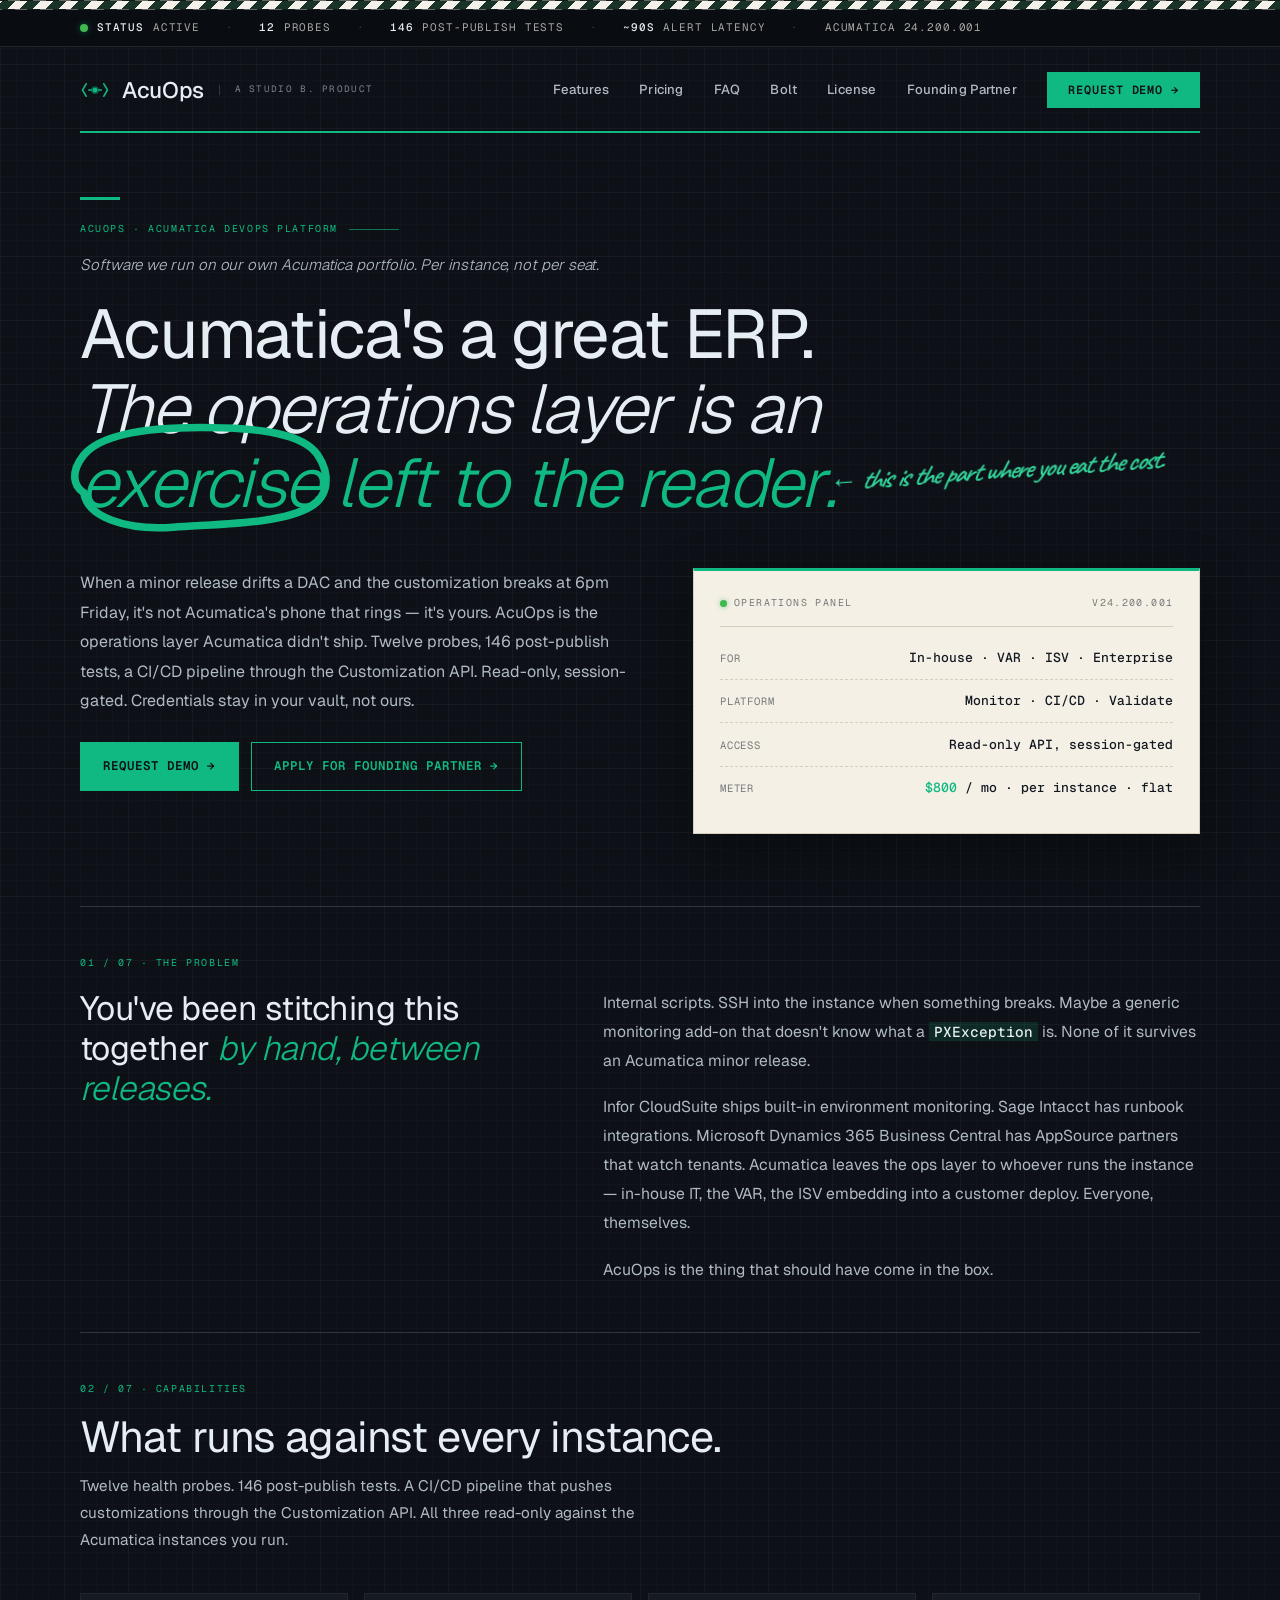
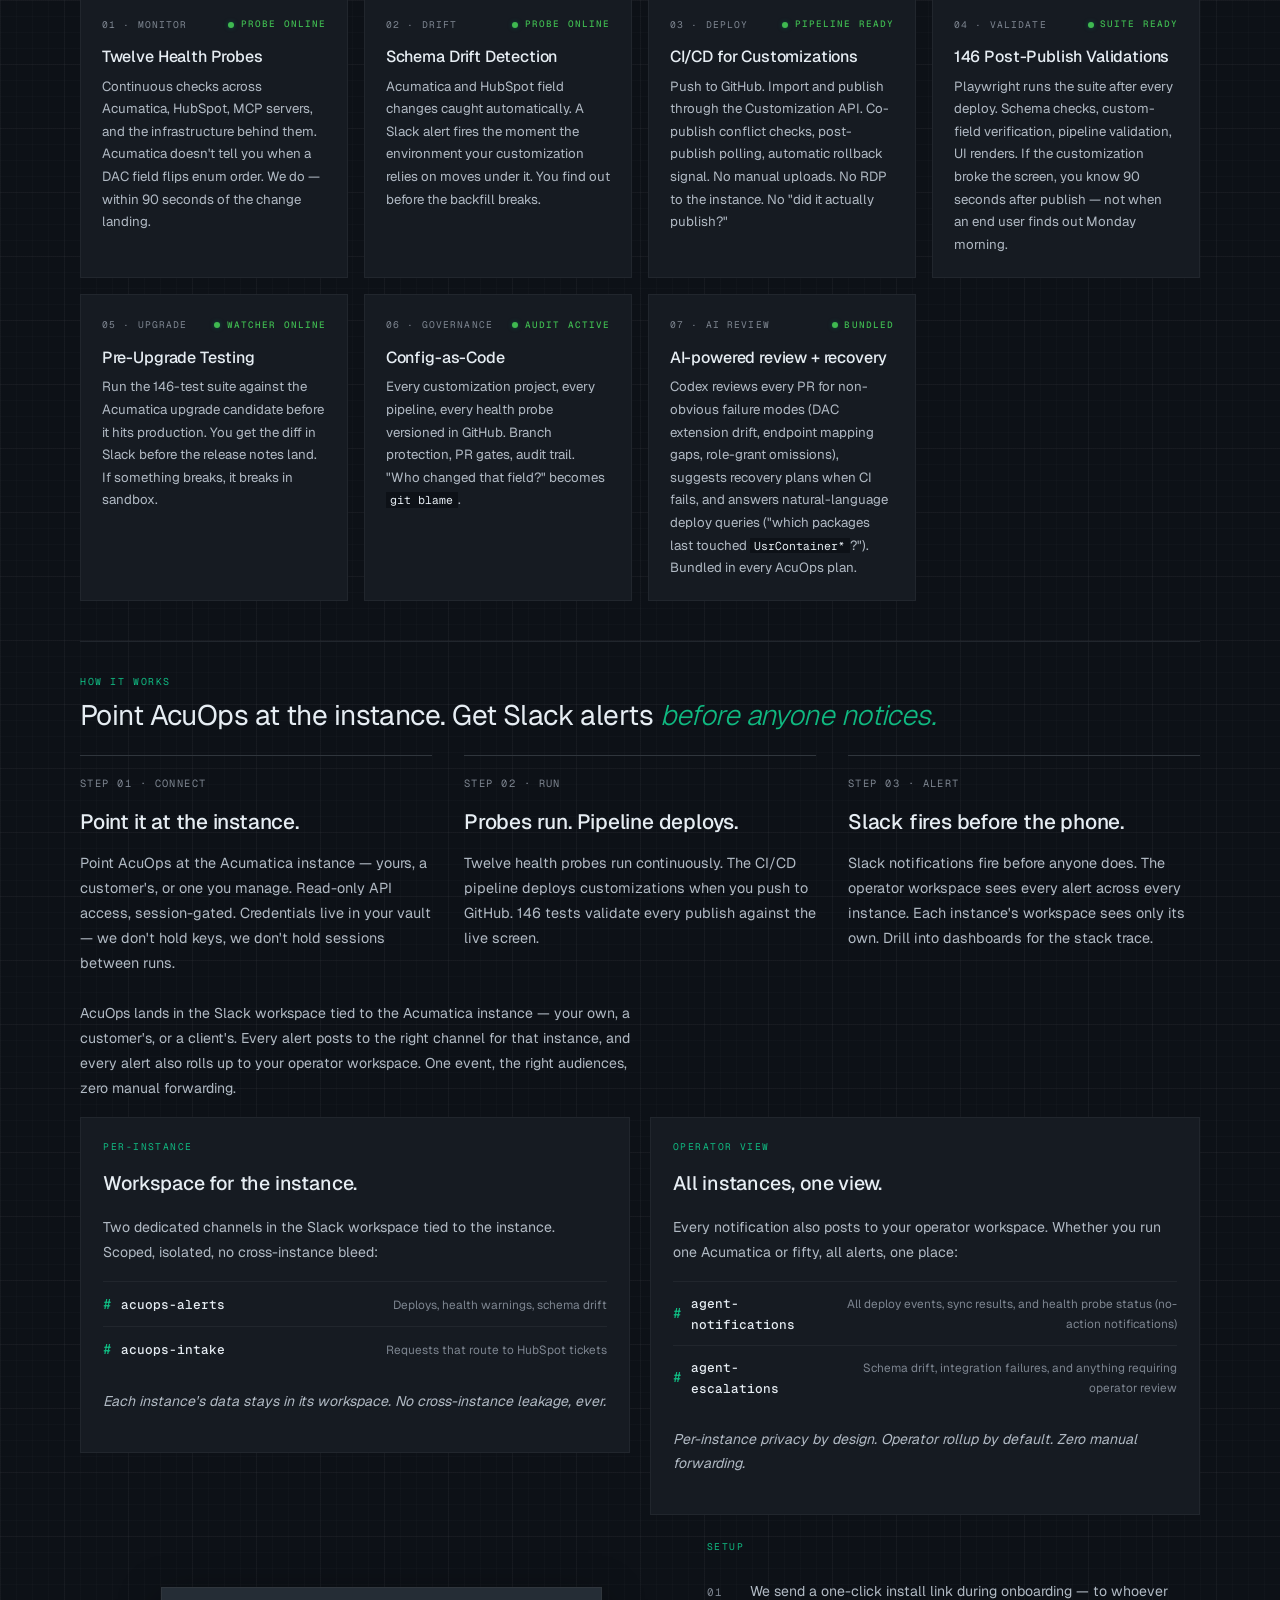
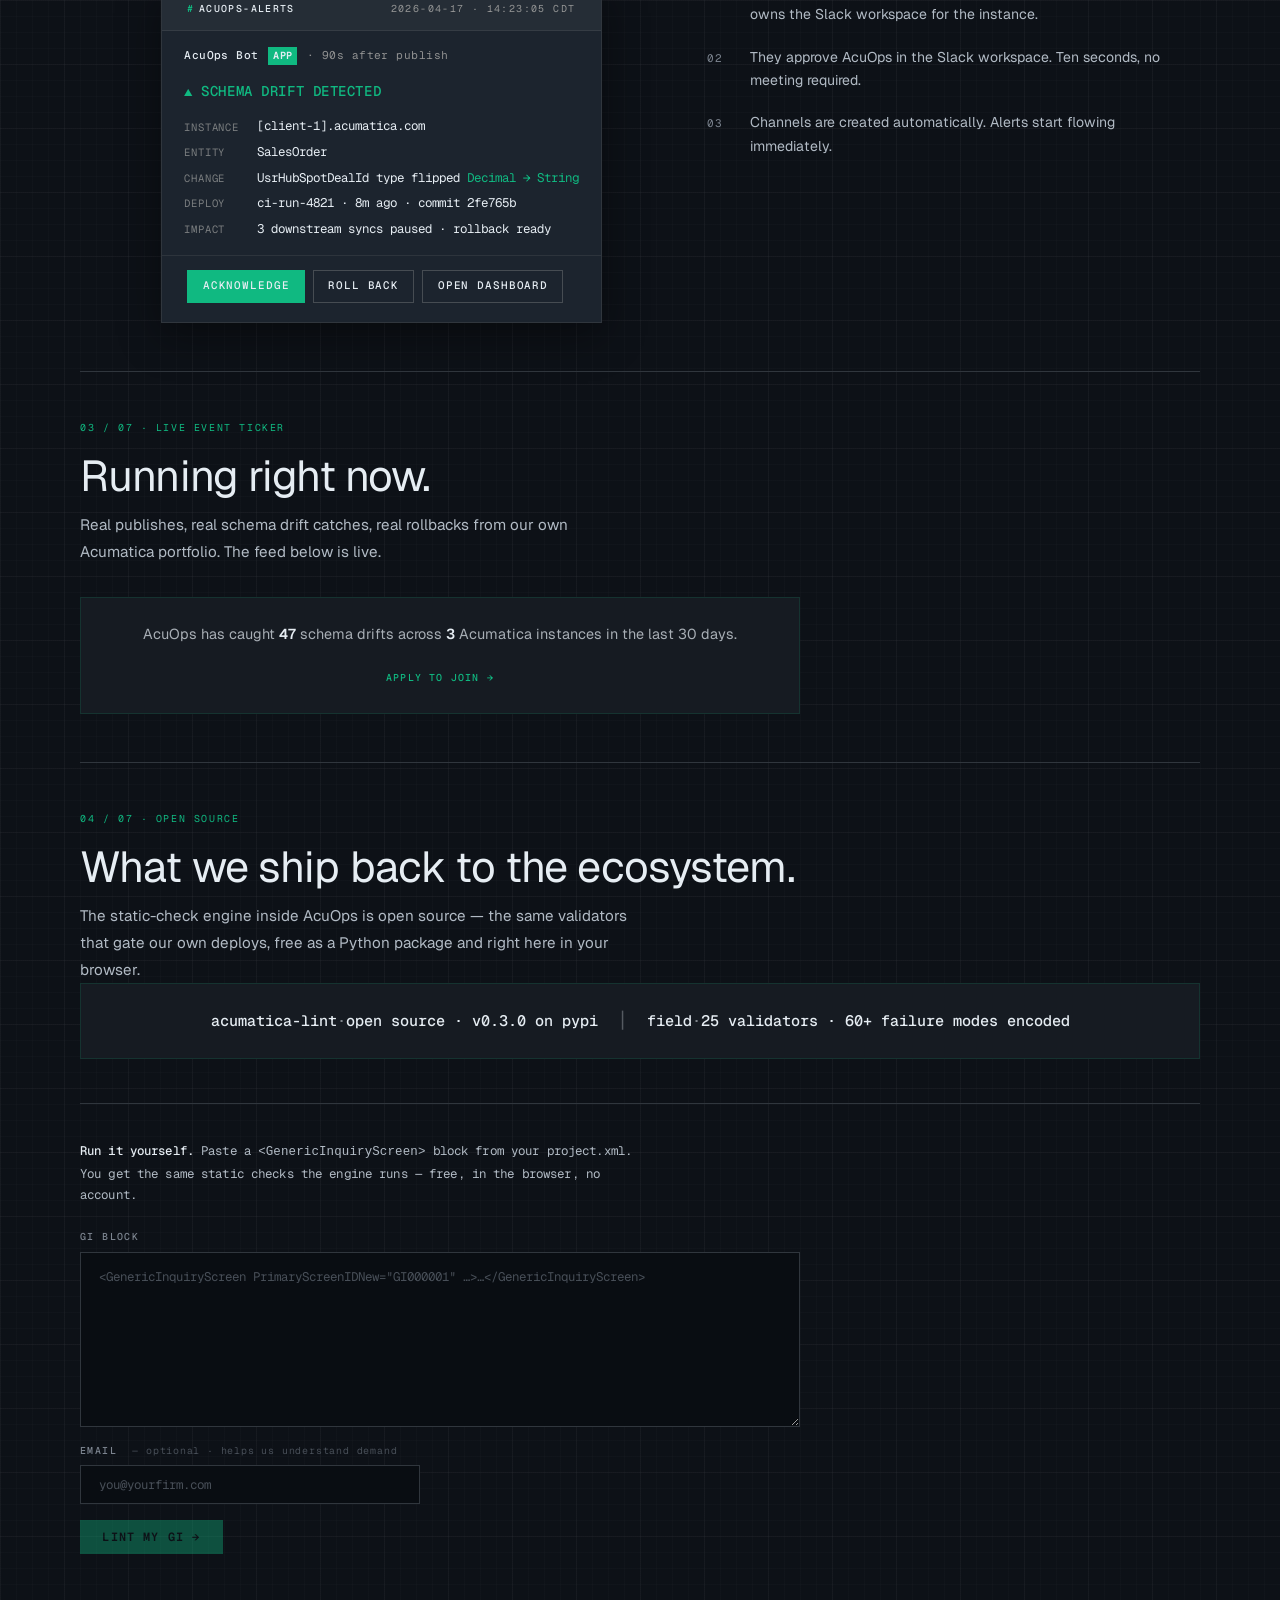
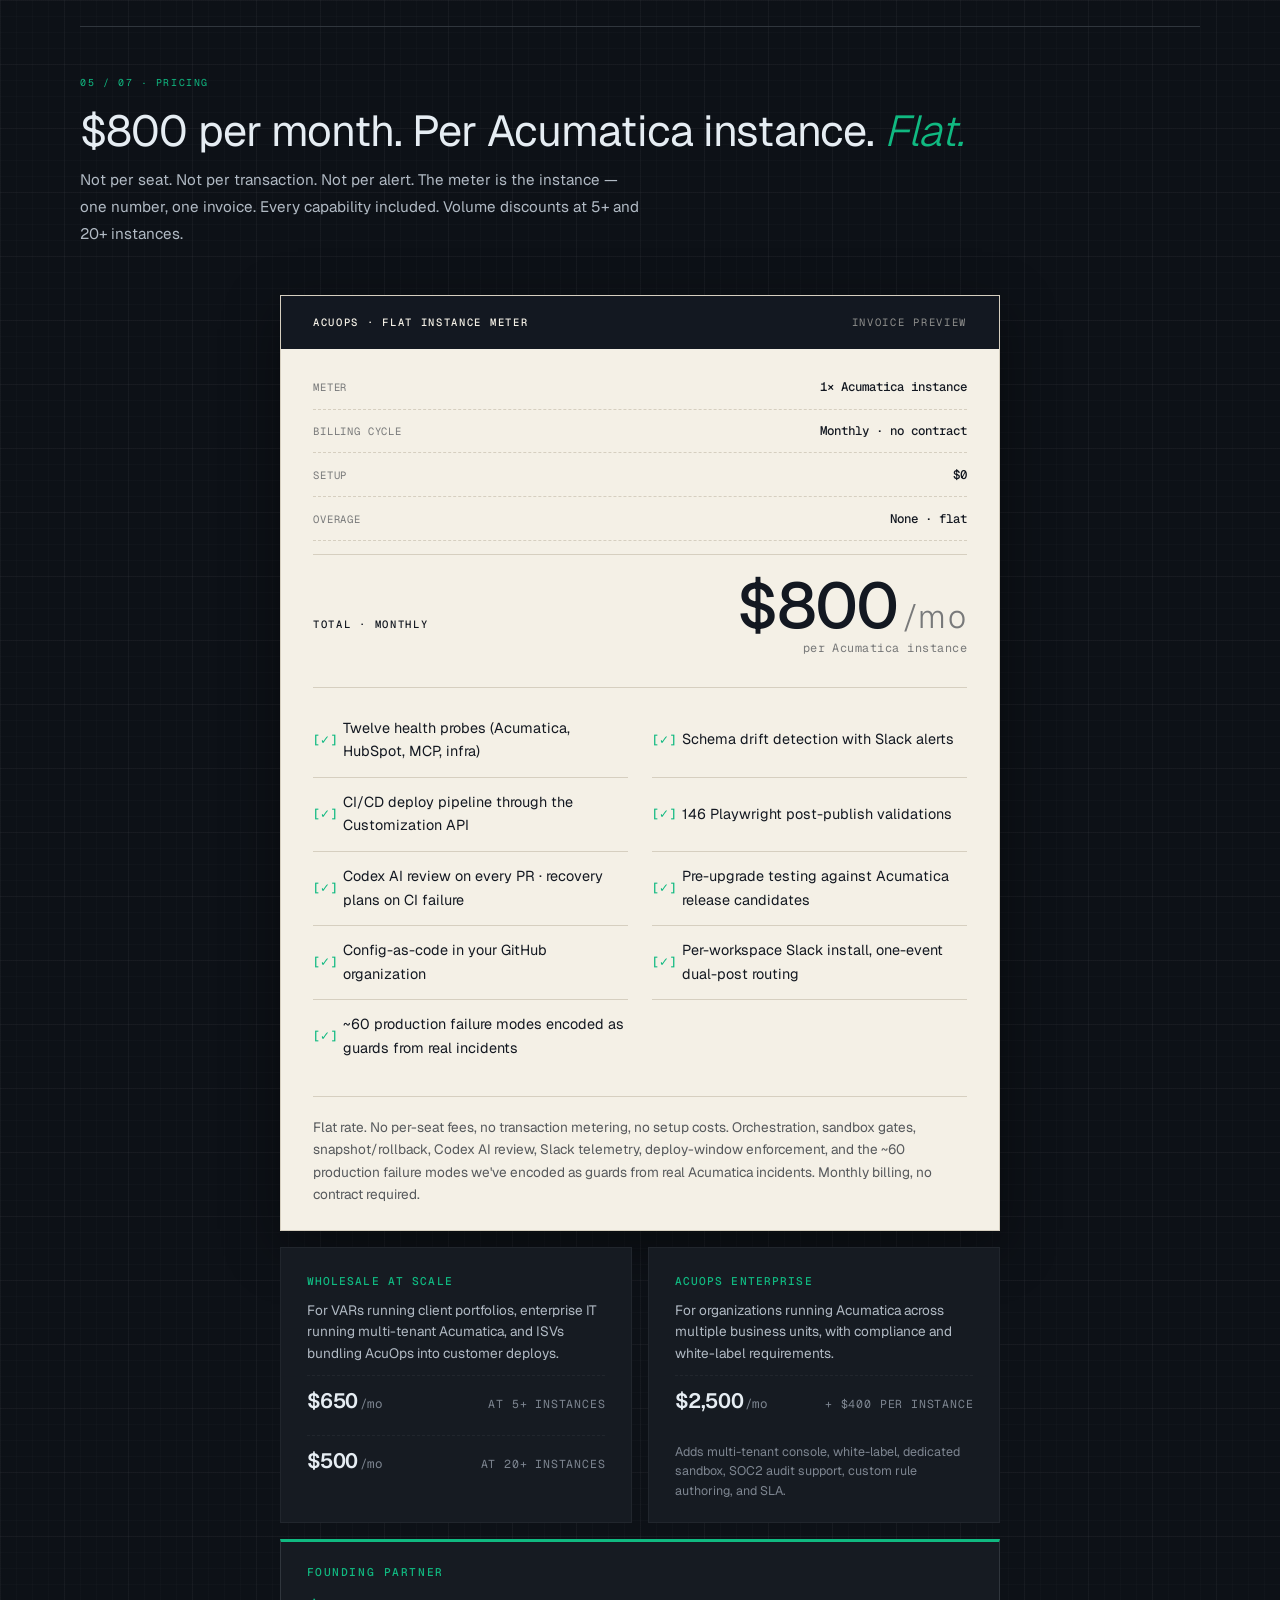
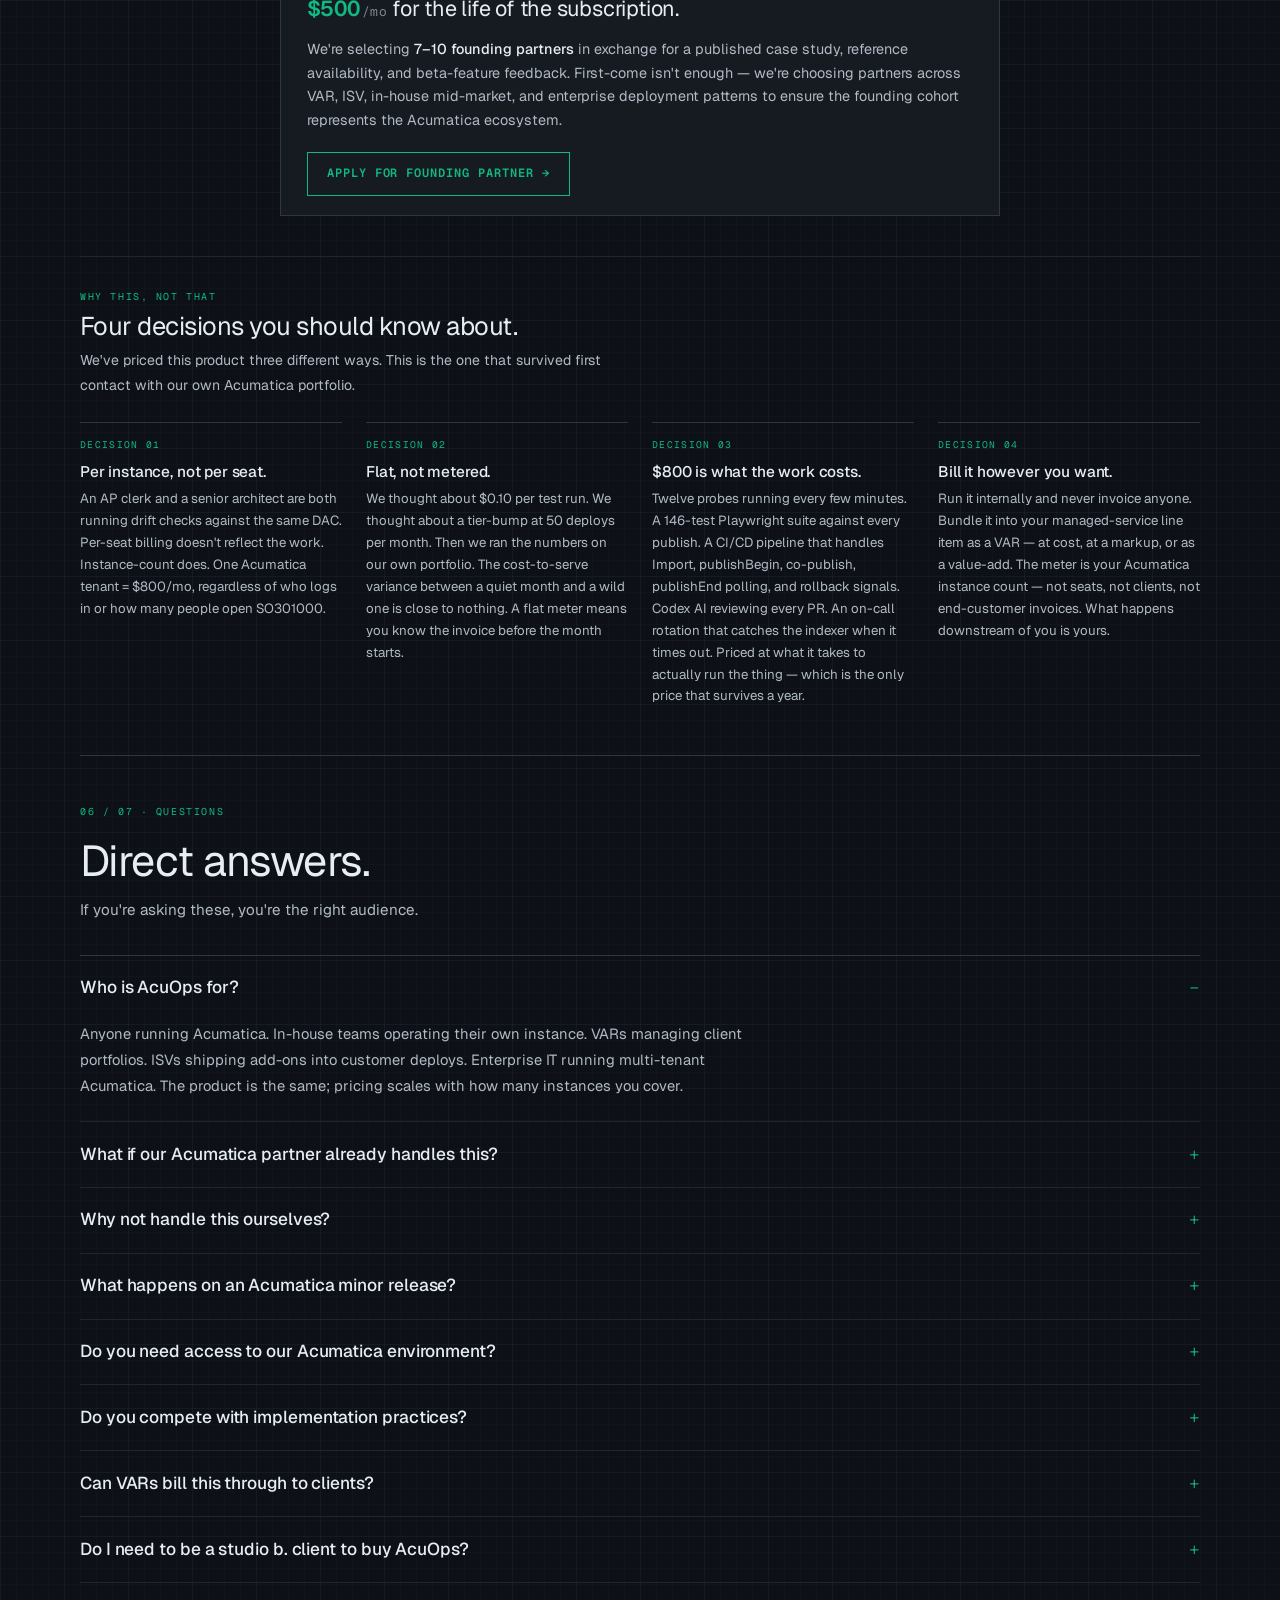
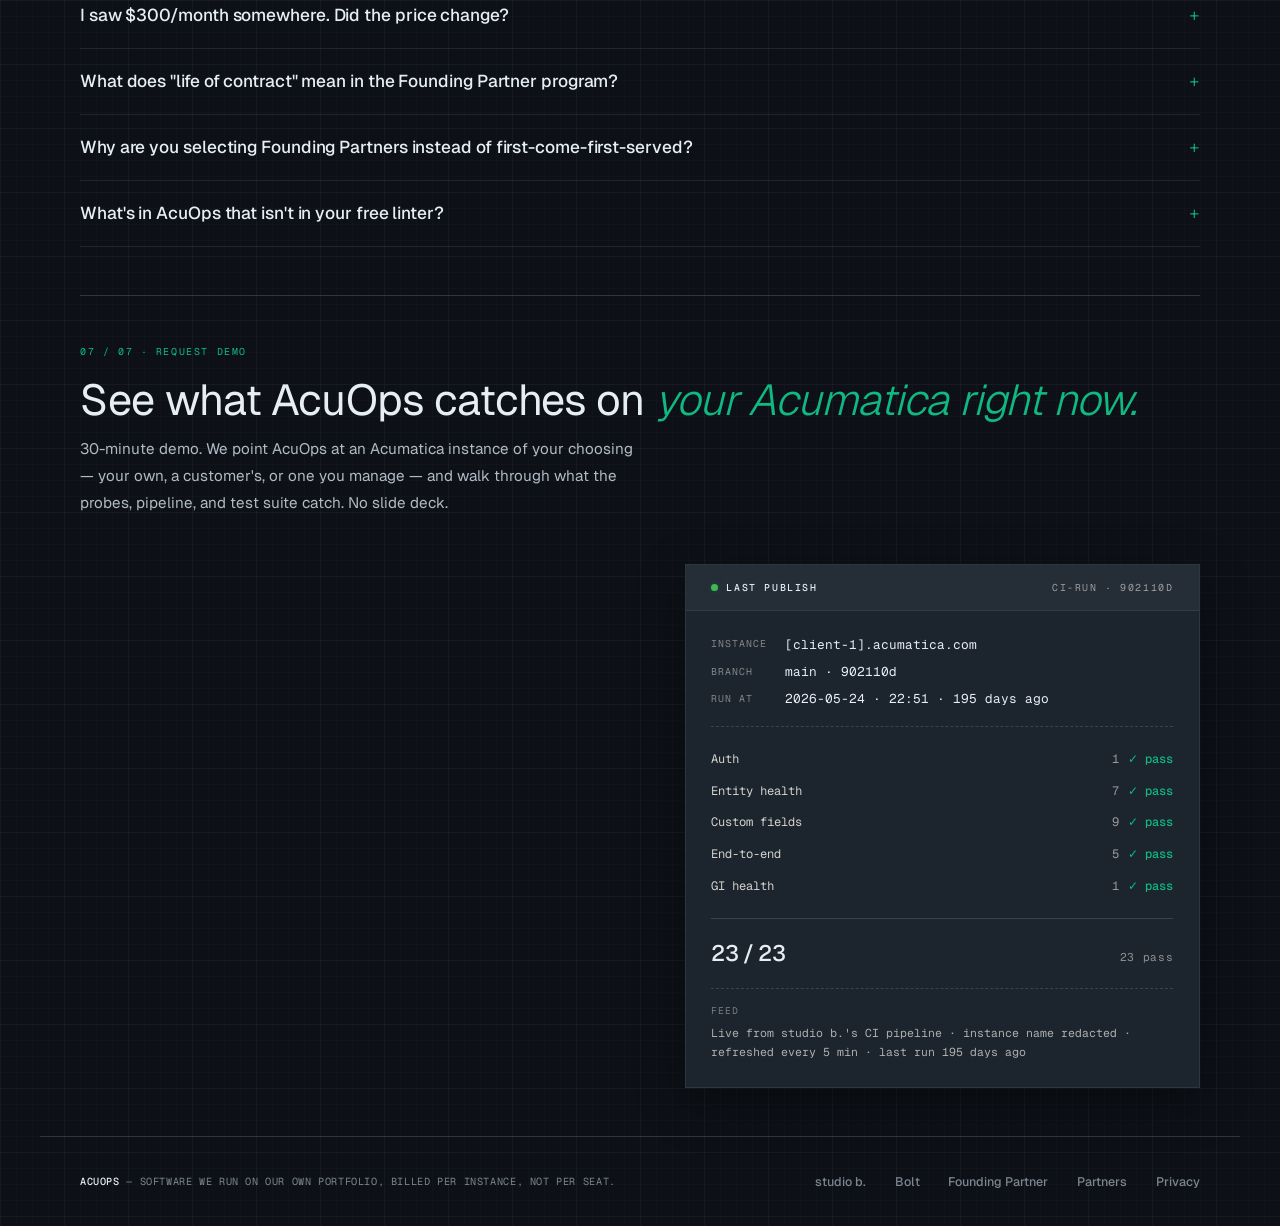
==== commit d05ac983: "fix(oss): pull closed Acuminator PR #671 from homepage; acumatica-lint v0.1.0→v0.3.0 PR #671 was clo" ====
--- a/index.html
+++ b/index.html
@@ -690,17 +690,21 @@
 .fade-in { opacity: 0; transform: translateY(24px); transition: opacity 0.8s cubic-bezier(0.16, 1, 0.3, 1), transform 0.8s cubic-bezier(0.16, 1, 0.3, 1); }
 .fade-in.visible { opacity: 1; transform: translateY(0); }
 
-/* ── Ticker: capped 3-event window with bottom fade ── */
+/* ── Ticker: capped 3-event window with scroll + bottom fade ── */
 .ticker-events-window {
   position: relative;
-  max-height: 320px;
-  overflow: hidden;
+  max-height: 380px;
+  overflow-y: auto;
+  scrollbar-width: thin;
+  scrollbar-color: var(--rule) transparent;
 }
 .ticker-events-window::after {
   content: '';
-  position: absolute;
-  bottom: 0; left: 0; right: 0;
-  height: 80px;
+  position: sticky;
+  bottom: 0;
+  display: block;
+  height: 60px;
+  margin-top: -60px;
   background: linear-gradient(to bottom, transparent, var(--surface));
   pointer-events: none;
 }
@@ -1570,6 +1574,14 @@
   .dispatch-inner { padding: 0.55rem 1.5rem; gap: 1rem; font-size: 0.62rem; }
   .dispatch-inner > span:nth-child(n+4) { display: none; }
   .pricing-features { grid-template-columns: 1fr; }
+  /* Responsive fixes for inline-grid merged sections */
+  .merged-slack-grid { grid-template-columns: 1fr !important; }
+  .merged-alert-setup-grid { grid-template-columns: 1fr !important; }
+  .merged-decisions-grid { grid-template-columns: repeat(2, 1fr) !important; }
+}
+@media (max-width: 640px) {
+  .merged-decisions-grid { grid-template-columns: 1fr !important; }
+  .features-grid { grid-template-columns: 1fr !important; }
 }
 
 @media (max-width: 640px) {
@@ -2290,7 +2302,7 @@
 
     <!-- Slack channel layout — compact 2-col with alert sample inline -->
     <p class="section-intro" style="margin:1.5rem 0 1rem; font-size:0.88rem;">AcuOps lands in the Slack workspace tied to the Acumatica instance &mdash; your own, a customer's, or a client's. Every alert posts to the right channel for that instance, and every alert also rolls up to your operator workspace. One event, the right audiences, zero manual forwarding.</p>
-    <div style="display:grid; grid-template-columns:1fr 1fr; gap:1.2rem; align-items:start;">
+    <div class="merged-slack-grid" style="display:grid; grid-template-columns:1fr 1fr; gap:1.2rem; align-items:start;">
       <div>
         <div class="slack-panel" style="height:100%;">
           <div class="slack-panel-label">Per-instance</div>
@@ -2330,7 +2342,7 @@
     </div>
 
     <!-- Sample alert + setup steps side by side -->
-    <div style="margin-top:1.5rem; display:grid; grid-template-columns:1.1fr 0.9fr; gap:1.5rem; align-items:start;">
+    <div class="merged-alert-setup-grid" style="margin-top:1.5rem; display:grid; grid-template-columns:1.1fr 0.9fr; gap:1.5rem; align-items:start;">
       <div class="alert-sample" role="figure" aria-label="Sample Slack alert preview">
         <div class="alert-sample-head">
           <span class="as-channel">acuops-alerts</span>
@@ -2399,15 +2411,11 @@
 <section class="section fade-in" id="open-source">
   <div class="section-eyebrow">04 / 07 · Open source</div>
   <div class="section-title">What we ship back to the ecosystem.</div>
-  <p class="section-intro">The static-check engine inside AcuOps is open source. So are the static-analysis rules we're contributing upstream to Acumatica's own analyzer.</p>
+  <p class="section-intro">The static-check engine inside AcuOps is open source — the same validators that gate our own deploys, free as a Python package and right here in your browser.</p>
 
   <div class="oss-data-strip" role="region" aria-label="Open source contributions">
     <a class="oss-cell" href="https://pypi.org/project/acumatica-lint/" target="_blank" rel="noopener" aria-label="acumatica-lint on PyPI">
-      <span class="oss-cell-label">acumatica-lint</span><span class="oss-cell-dot"> · </span><span class="oss-cell-value">just shipped · v0.1.0 on pypi</span>
-    </a>
-    <span class="oss-strip-divider" aria-hidden="true">│</span>
-    <a class="oss-cell" href="https://github.com/Acumatica/Acuminator/pull/671" target="_blank" rel="noopener" aria-label="Acuminator PR at Acumatica/Acuminator">
-      <span class="oss-cell-label">acuminator/pxsb</span><span class="oss-cell-dot"> · </span><span class="oss-cell-value">1 pr open at acumatica · 2 queued</span>
+      <span class="oss-cell-label">acumatica-lint</span><span class="oss-cell-dot"> · </span><span class="oss-cell-value">open source · v0.3.0 on pypi</span>
     </a>
     <span class="oss-strip-divider" aria-hidden="true">│</span>
     <a class="oss-cell" href="https://github.com/studio-b-ai/acumatica-lint#what-it-catches" target="_blank" rel="noopener" aria-label="What the linter catches">
@@ -2689,7 +2697,7 @@
     <div class="section-title" style="font-size:clamp(1.3rem,2vw,1.75rem); margin-bottom:0.4rem;">Four decisions you should know about.</div>
     <p class="section-intro" style="margin-bottom:1.5rem; font-size:0.88rem;">We've priced this product three different ways. This is the one that survived first contact with our own Acumatica portfolio.</p>
 
-    <div style="display:grid; grid-template-columns:repeat(4,1fr); gap:1rem 1.5rem; margin-top:0;">
+    <div class="merged-decisions-grid" style="display:grid; grid-template-columns:repeat(4,1fr); gap:1rem 1.5rem; margin-top:0;">
       <div class="reason-item" style="padding-top:0.9rem;">
         <div class="r-num">Decision 01</div>
         <h3 style="font-size:0.96rem; margin-bottom:0.4rem;">Per instance, not per seat.</h3>
